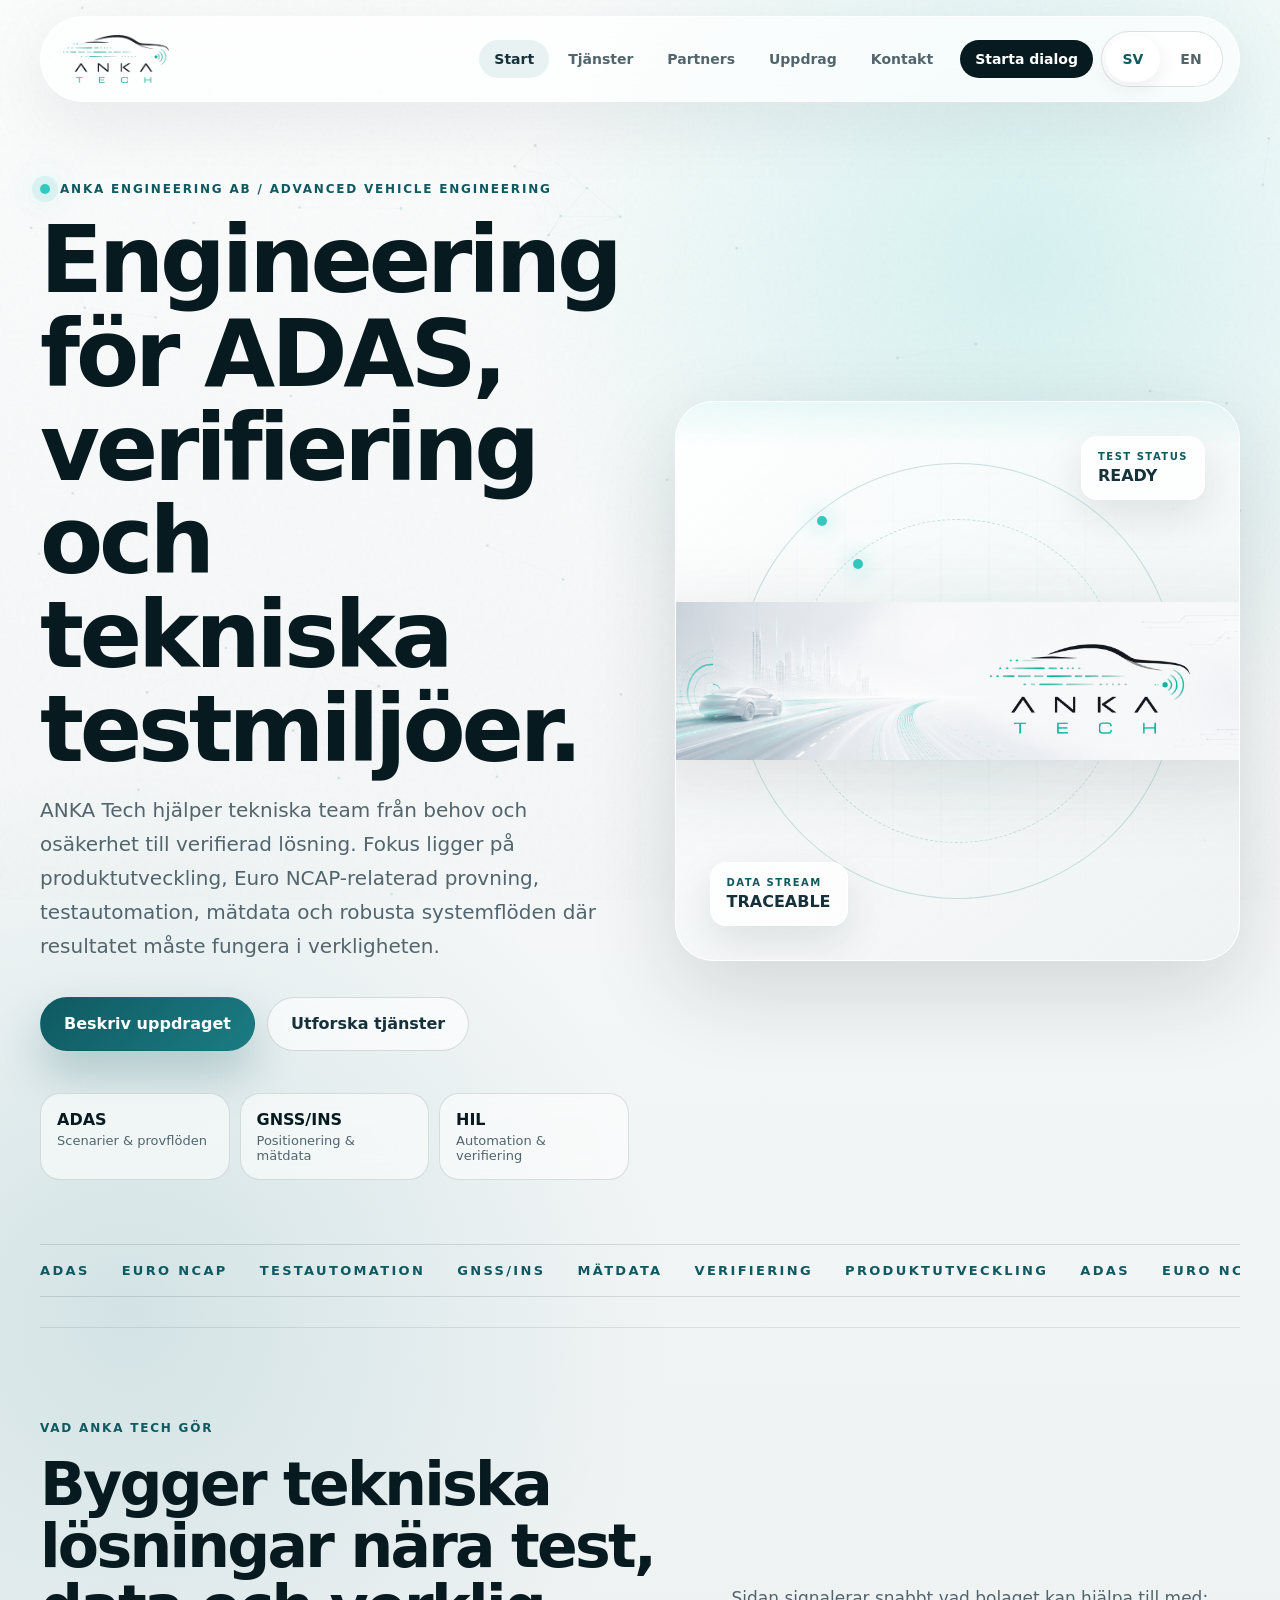
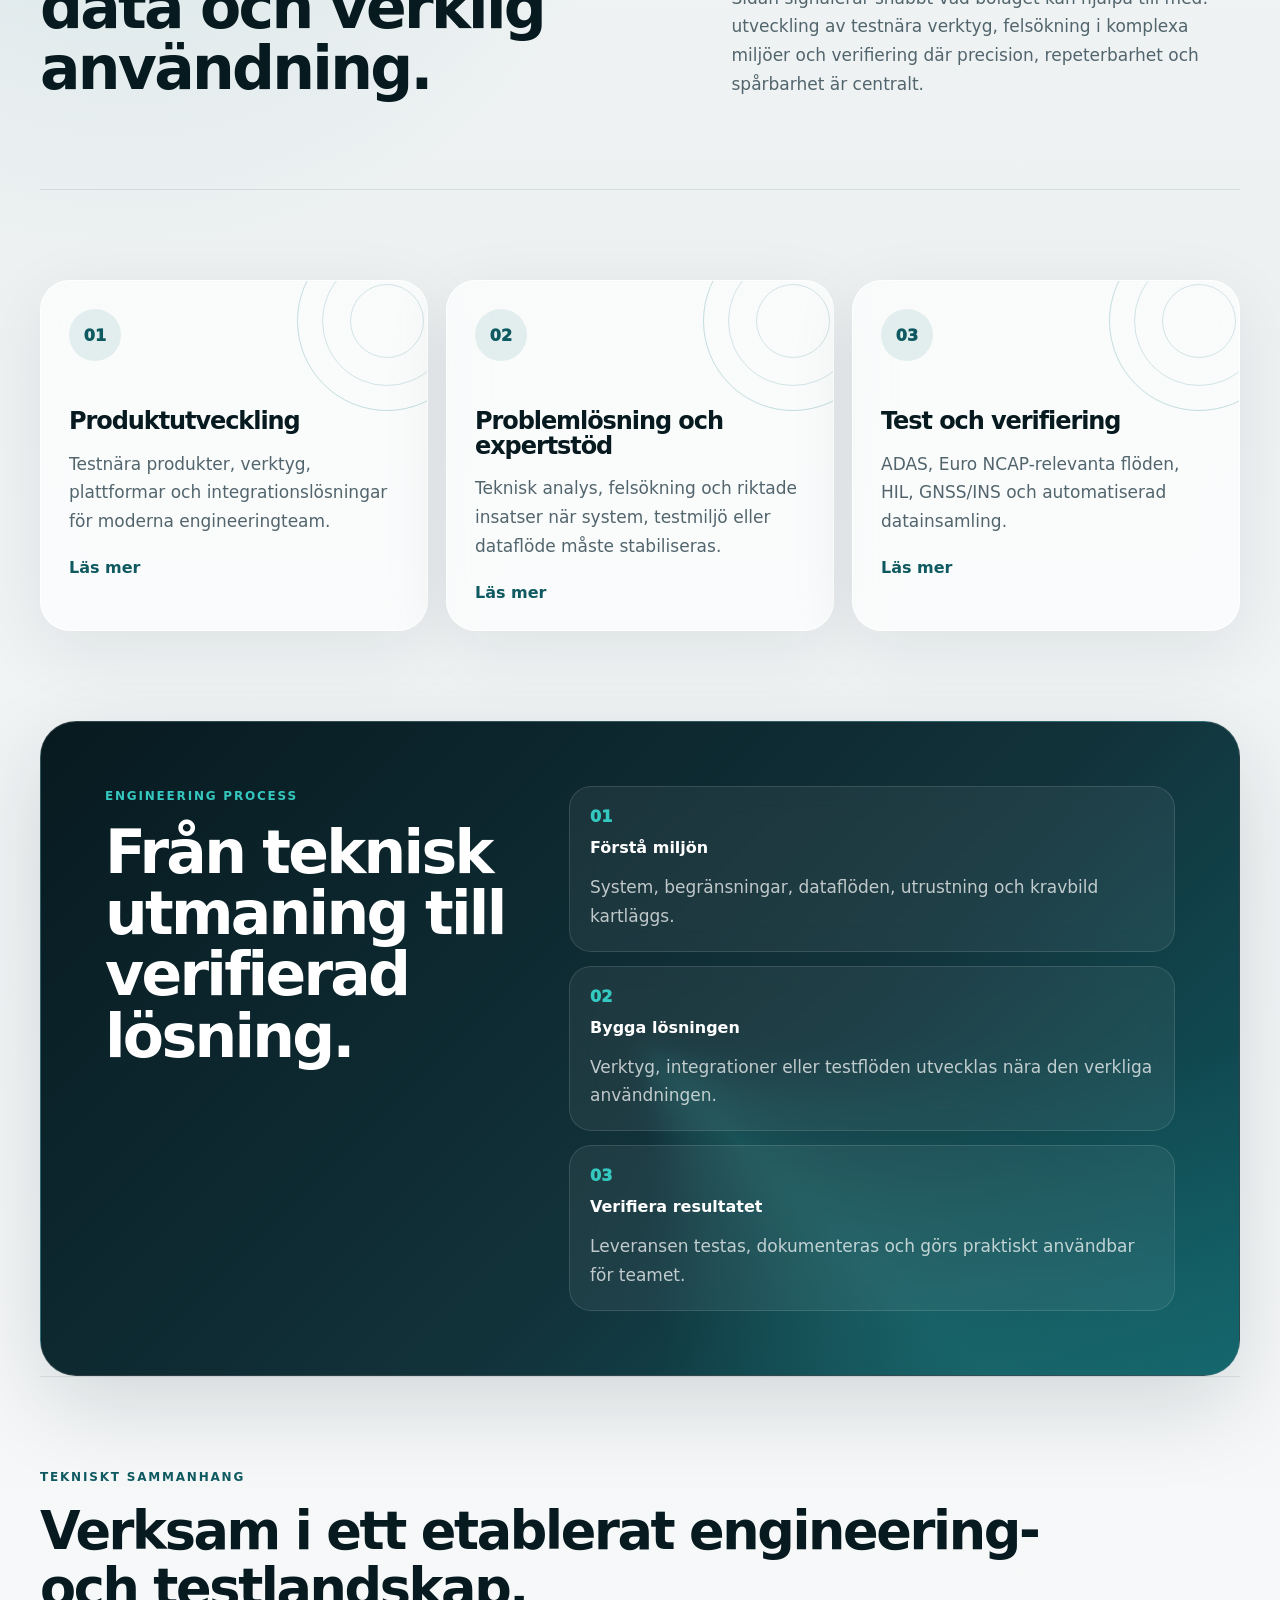
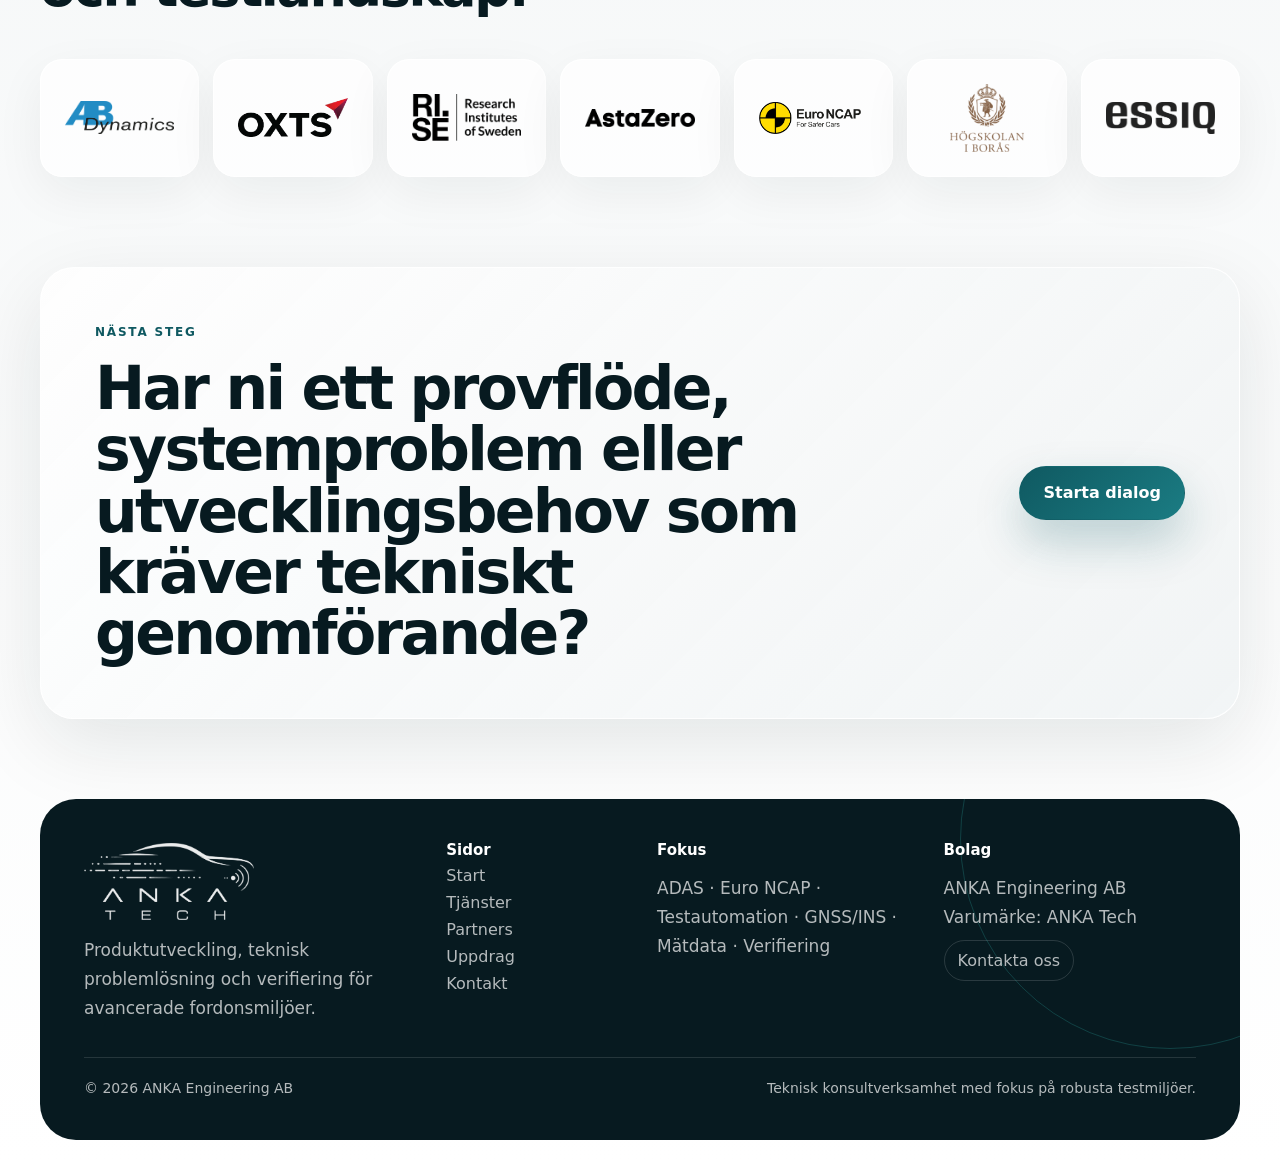
==== index.html @ 6c23ed36 "Add files via upload" ====
<!doctype html>
<html lang="sv">
<head>
  <meta charset="utf-8">
  <meta name="viewport" content="width=device-width, initial-scale=1">
  <title data-i18n-title="title.home">Start | ANKA Tech</title>
  <meta name="description" content="Modern teknisk webbplats för ANKA Tech inom ADAS, verifiering, testautomation och fordonsnära engineering.">
  <link rel="icon" href="anka-tech-mini-logo.png" type="image/png">
  <link rel="preload" href="anka-tech-wide.png" as="image">
  <link rel="stylesheet" href="styles.css">
</head>
<body>
<div class="noise" aria-hidden="true"></div>
<canvas id="tech-canvas" aria-hidden="true"></canvas>
<header class="site-header">
  <a class="brand" href="index.html" aria-label="ANKA Tech startsida">
    <img src="anka-tech-logo.png" alt="ANKA Tech">
  </a>
  <button class="menu-button" aria-label="Öppna meny" aria-expanded="false"><span></span><span></span><span></span></button>
  <nav class="site-nav" aria-label="Huvudmeny">
    <a class="nav-link active" href="index.html" data-i18n="nav.home">Start</a>
    <a class="nav-link " href="tjanster.html" data-i18n="nav.services">Tjänster</a>
    <a class="nav-link " href="partners.html" data-i18n="nav.partners">Partners</a>
    <a class="nav-link " href="uppdrag.html" data-i18n="nav.assignments">Uppdrag</a>
    <a class="nav-link " href="kontakt.html" data-i18n="nav.contact">Kontakt</a>
    <a class="nav-cta magnetic" href="kontakt.html" data-i18n="nav.cta">Starta dialog</a>
    <div class="lang-switch" aria-label="Language selector">
      <button class="lang-option" type="button" data-set-lang="sv" aria-label="Svenska">SV</button>
      <button class="lang-option" type="button" data-set-lang="en" aria-label="English">EN</button>
    </div>
  </nav>
</header>
<main>
<section class="hero">
  <div class="hero-copy reveal">
    <div class="kicker"><span></span><b data-i18n="home.kicker">ANKA Engineering AB / Advanced Vehicle Engineering</b></div>
    <h1 data-i18n="home.heroTitle">Engineering för ADAS, verifiering och tekniska testmiljöer.</h1>
    <p class="lead" data-i18n="home.heroLead">ANKA Tech hjälper tekniska team från behov och osäkerhet till verifierad lösning. Fokus ligger på produktutveckling, Euro NCAP-relaterad provning, testautomation, mätdata och robusta systemflöden där resultatet måste fungera i verkligheten.</p>
    <div class="hero-actions">
      <a class="button primary magnetic" href="kontakt.html" data-i18n="home.primaryCta">Beskriv uppdraget</a>
      <a class="button ghost" href="tjanster.html" data-i18n="home.secondaryCta">Utforska tjänster</a>
    </div>
    <div class="metric-strip">
      <div><strong>ADAS</strong><span data-i18n="home.metric1">Scenarier & provflöden</span></div>
      <div><strong>GNSS/INS</strong><span data-i18n="home.metric2">Positionering & mätdata</span></div>
      <div><strong>HIL</strong><span data-i18n="home.metric3">Automation & verifiering</span></div>
    </div>
  </div>
  <div class="hero-stage reveal delay-1">
    <div class="orbit orbit-a"></div>
    <div class="orbit orbit-b"></div>
    <div class="scanline"></div>
    <img src="anka-tech-wide.png" alt="ANKA Tech technical vehicle environment">
    <div class="hud-card hud-top"><span>TEST STATUS</span><strong>READY</strong></div>
    <div class="hud-card hud-bottom"><span>DATA STREAM</span><strong>TRACEABLE</strong></div>
  </div>
</section>

<section class="marquee" aria-label="Tekniska fokusområden">
  <div class="marquee-track">
    <span>ADAS</span><span>Euro NCAP</span><span>Testautomation</span><span>GNSS/INS</span><span>Mätdata</span><span>Verifiering</span><span>Produktutveckling</span>
    <span>ADAS</span><span>Euro NCAP</span><span>Testautomation</span><span>GNSS/INS</span><span>Mätdata</span><span>Verifiering</span><span>Produktutveckling</span>
  </div>
</section>

<section class="section intro-grid">
  <div class="section-copy reveal">
    <p class="eyebrow" data-i18n="home.whatEyebrow">Vad ANKA Tech gör</p>
    <h2 data-i18n="home.whatTitle">Bygger tekniska lösningar nära test, data och verklig användning.</h2>
  </div>
  <p class="reveal delay-1" data-i18n="home.whatText">Sidan signalerar snabbt vad bolaget kan hjälpa till med: utveckling av testnära verktyg, felsökning i komplexa miljöer och verifiering där precision, repeterbarhet och spårbarhet är centralt.</p>
</section>

<section class="section service-cards">
  <article class="tech-card reveal">
    <div class="card-signal"></div><span class="number">01</span>
    <h3 data-i18n="home.card1Title">Produktutveckling</h3>
    <p data-i18n="home.card1Text">Testnära produkter, verktyg, plattformar och integrationslösningar för moderna engineeringteam.</p>
    <a href="tjanster.html#produktutveckling" data-i18n="common.readMore">Läs mer</a>
  </article>
  <article class="tech-card reveal delay-1">
    <div class="card-signal"></div><span class="number">02</span>
    <h3 data-i18n="home.card2Title">Problemlösning och expertstöd</h3>
    <p data-i18n="home.card2Text">Teknisk analys, felsökning och riktade insatser när system, testmiljö eller dataflöde måste stabiliseras.</p>
    <a href="tjanster.html#expertstod" data-i18n="common.readMore">Läs mer</a>
  </article>
  <article class="tech-card reveal delay-2">
    <div class="card-signal"></div><span class="number">03</span>
    <h3 data-i18n="home.card3Title">Test och verifiering</h3>
    <p data-i18n="home.card3Text">ADAS, Euro NCAP-relevanta flöden, HIL, GNSS/INS och automatiserad datainsamling.</p>
    <a href="tjanster.html#verifiering" data-i18n="common.readMore">Läs mer</a>
  </article>
</section>

<section class="section dark-panel reveal">
  <div>
    <p class="eyebrow invert">Engineering process</p>
    <h2 data-i18n="home.processTitle">Från teknisk utmaning till verifierad lösning.</h2>
  </div>
  <div class="process">
    <div><span>01</span><strong data-i18n="home.process1Title">Förstå miljön</strong><p data-i18n="home.process1Text">System, begränsningar, dataflöden, utrustning och kravbild kartläggs.</p></div>
    <div><span>02</span><strong data-i18n="home.process2Title">Bygga lösningen</strong><p data-i18n="home.process2Text">Verktyg, integrationer eller testflöden utvecklas nära den verkliga användningen.</p></div>
    <div><span>03</span><strong data-i18n="home.process3Title">Verifiera resultatet</strong><p data-i18n="home.process3Text">Leveransen testas, dokumenteras och görs praktiskt användbar för teamet.</p></div>
  </div>
</section>

<section class="section proof">
  <div class="section-copy reveal">
    <p class="eyebrow" data-i18n="home.ecosystemEyebrow">Tekniskt sammanhang</p>
    <h2 data-i18n="home.ecosystemTitle">Verksam i ett etablerat engineering- och testlandskap.</h2>
  </div>
  <div class="logo-wall reveal delay-1">
    <img src="partner-ab-dynamics.png" alt="AB Dynamics"><img src="partner-oxts.webp" alt="OXTS"><img src="partner-rise.png" alt="RISE"><img src="partner-astazero.png" alt="AstaZero"><img src="partner-euroncap.png" alt="Euro NCAP"><img src="partner-hb.png" alt="Högskolan i Borås"><img src="partner-essiq.png" alt="ESSIQ">
  </div>
</section>

<section class="section cta-block reveal">
  <div>
    <p class="eyebrow" data-i18n="home.nextEyebrow">Nästa steg</p>
    <h2 data-i18n="home.nextTitle">Har ni ett provflöde, systemproblem eller utvecklingsbehov som kräver tekniskt genomförande?</h2>
  </div>
  <a class="button primary magnetic" href="kontakt.html" data-i18n="home.nextCta">Starta dialog</a>
</section>
</main>
<footer class="site-footer">
  <div class="footer-orbit" aria-hidden="true"></div>
  <div class="footer-grid">
    <div>
      <img class="footer-logo" src="anka-tech-logo.png" alt="ANKA Tech">
      <p data-i18n="footer.description">Produktutveckling, teknisk problemlösning och verifiering för avancerade fordonsmiljöer.</p>
    </div>
    <div>
      <h3 data-i18n="footer.pages">Sidor</h3>
      <a href="index.html" data-i18n="nav.home">Start</a>
      <a href="tjanster.html" data-i18n="nav.services">Tjänster</a>
      <a href="partners.html" data-i18n="nav.partners">Partners</a>
      <a href="uppdrag.html" data-i18n="nav.assignments">Uppdrag</a>
      <a href="kontakt.html" data-i18n="nav.contact">Kontakt</a>
    </div>
    <div>
      <h3 data-i18n="footer.focusTitle">Fokus</h3>
      <p>ADAS · Euro NCAP · Testautomation · GNSS/INS · Mätdata · Verifiering</p>
    </div>
    <div>
      <h3 data-i18n="footer.company">Bolag</h3>
      <p>ANKA Engineering AB<br><span data-i18n="footer.brand">Varumärke: ANKA Tech</span></p>
      <a class="footer-pill" href="kontakt.html" data-i18n="footer.contact">Kontakta oss</a>
    </div>
  </div>
  <div class="footer-bottom">
    <span>© <span id="year"></span> ANKA Engineering AB</span>
    <span data-i18n="footer.bottom">Teknisk konsultverksamhet med fokus på robusta testmiljöer.</span>
  </div>
</footer>
<script src="script.js"></script>
</body>
</html>
---- styles.css ----
:root{--ink:#17313B;--ink2:#071A20;--muted:#52656D;--accent:#1B7C83;--accent2:#35C8C0;--accent-dark:#0F5961;--bg:#EDF1F2;--warm:#F7F4EF;--line:rgba(23,49,59,.14);--glass:rgba(255,255,255,.72);--shadow:0 30px 90px rgba(7,26,32,.14);--max:1200px}*{box-sizing:border-box}html{scroll-behavior:smooth}body{margin:0;font-family:Inter,ui-sans-serif,system-ui,-apple-system,BlinkMacSystemFont,"Segoe UI",sans-serif;color:var(--ink);background:radial-gradient(circle at 80% 6%,rgba(53,200,192,.18),transparent 32rem),radial-gradient(circle at 10% 30%,rgba(27,124,131,.14),transparent 34rem),linear-gradient(180deg,#fbfcfc 0%,var(--bg) 42%,#fff 100%);overflow-x:hidden}.noise{pointer-events:none;position:fixed;inset:0;z-index:0;opacity:.055;background-image:url("data:image/svg+xml,%3Csvg viewBox='0 0 220 220' xmlns='http://www.w3.org/2000/svg'%3E%3Cfilter id='n'%3E%3CfeTurbulence type='fractalNoise' baseFrequency='.9' numOctaves='4' stitchTiles='stitch'/%3E%3C/filter%3E%3Crect width='220' height='220' filter='url(%23n)' opacity='.7'/%3E%3C/svg%3E")}#tech-canvas{position:fixed;inset:0;z-index:0;pointer-events:none;opacity:.45}a{color:inherit;text-decoration:none}img{display:block;max-width:100%}.site-header,main,.site-footer{position:relative;z-index:2}.site-header{position:sticky;top:16px;width:min(var(--max),calc(100% - 40px));margin:16px auto 0;min-height:78px;padding:14px 16px 14px 22px;border:1px solid rgba(255,255,255,.8);border-radius:999px;display:flex;align-items:center;justify-content:space-between;background:rgba(255,255,255,.68);backdrop-filter:blur(22px);box-shadow:0 20px 70px rgba(7,26,32,.08)}.brand img{width:168px}.site-nav{display:flex;align-items:center;gap:4px}.nav-link,.nav-cta,.lang-toggle{padding:11px 15px;border-radius:999px;font-size:14px;font-weight:720;color:var(--muted);transition:.25s ease;border:0;background:transparent;cursor:pointer}.nav-link:hover,.nav-link.active{background:rgba(27,124,131,.09);color:var(--ink)}.nav-cta{background:var(--ink2);color:#fff;margin-left:8px}.nav-cta:hover{background:var(--accent-dark);transform:translateY(-1px)}.lang-toggle{border:1px solid var(--line);background:rgba(255,255,255,.65);color:var(--ink);display:inline-flex;gap:4px;align-items:center}.lang-toggle span{font-weight:900;color:var(--accent-dark)}.lang-toggle small{font-size:12px;color:var(--muted)}.menu-button{display:none;background:transparent;border:0;padding:10px}.menu-button span{display:block;width:24px;height:2px;background:var(--ink);margin:5px 0;border-radius:2px}main{width:min(var(--max),calc(100% - 40px));margin:0 auto}.hero{min-height:820px;display:grid;grid-template-columns:1.02fr .98fr;gap:46px;align-items:center;padding:84px 0 54px}.kicker,.eyebrow{color:var(--accent-dark);font-size:12px;font-weight:860;letter-spacing:.15em;text-transform:uppercase}.kicker{display:flex;align-items:center;gap:10px;margin-bottom:18px}.kicker span{width:10px;height:10px;border-radius:50%;background:var(--accent2);box-shadow:0 0 0 8px rgba(53,200,192,.12),0 0 30px rgba(53,200,192,.8)}h1,h2,h3{margin:0;line-height:1.02;letter-spacing:-.045em;color:var(--ink2)}h1{font-size:clamp(46px,7.4vw,92px);max-width:980px}h2{font-size:clamp(32px,4.8vw,60px)}h3{font-size:24px}p{font-size:17px;line-height:1.7;color:var(--muted);margin:16px 0 0}.lead{font-size:20px;max-width:720px}.hero-actions{display:flex;gap:12px;flex-wrap:wrap;margin-top:34px}.button{display:inline-flex;align-items:center;justify-content:center;min-height:54px;padding:0 23px;border-radius:999px;border:1px solid transparent;font-weight:840;cursor:pointer;transition:.25s ease}.button.primary{background:linear-gradient(135deg,var(--accent-dark),var(--accent));color:#fff;box-shadow:0 22px 45px rgba(15,89,97,.25)}.button.primary:hover{transform:translateY(-2px);box-shadow:0 26px 54px rgba(15,89,97,.32)}.button.ghost{border-color:rgba(23,49,59,.16);background:rgba(255,255,255,.62);backdrop-filter:blur(12px)}.metric-strip{display:grid;grid-template-columns:repeat(3,1fr);gap:10px;margin-top:42px;max-width:760px}.metric-strip div{border:1px solid var(--line);border-radius:20px;padding:16px;background:rgba(255,255,255,.56);backdrop-filter:blur(14px)}.metric-strip strong{display:block;color:var(--ink2);font-size:16px}.metric-strip span{display:block;color:var(--muted);font-size:13px;margin-top:4px}.hero-stage{position:relative;min-height:560px;border-radius:38px;overflow:hidden;display:flex;align-items:center;justify-content:center;padding:38px;background:linear-gradient(145deg,rgba(255,255,255,.95),rgba(237,241,242,.7)),radial-gradient(circle at 50% 50%,rgba(53,200,192,.24),transparent 45%);border:1px solid rgba(255,255,255,.9);box-shadow:var(--shadow);transform-style:preserve-3d}.hero-stage:before{content:"";position:absolute;inset:0;opacity:.32;background:linear-gradient(90deg,transparent 0 24px,rgba(27,124,131,.16) 25px,transparent 26px),linear-gradient(0deg,transparent 0 24px,rgba(27,124,131,.11) 25px,transparent 26px);background-size:48px 48px;mask-image:radial-gradient(circle at 50% 50%,#000,transparent 72%)}.hero-stage img{position:relative;z-index:2;width:130%;max-width:none;filter:drop-shadow(0 20px 40px rgba(7,26,32,.12))}.orbit{position:absolute;inset:11%;border-radius:50%;border:1px solid rgba(27,124,131,.22);animation:spin 16s linear infinite}.orbit-b{inset:21%;animation-duration:10s;animation-direction:reverse;border-style:dashed}.orbit:after{content:"";position:absolute;top:12%;left:18%;width:10px;height:10px;border-radius:50%;background:var(--accent2);box-shadow:0 0 24px var(--accent2)}.scanline{position:absolute;left:0;right:0;top:-20%;height:28%;background:linear-gradient(180deg,transparent,rgba(53,200,192,.18),transparent);animation:scan 5.6s ease-in-out infinite;z-index:3}.hud-card{position:absolute;z-index:4;padding:14px 16px;border-radius:16px;background:rgba(255,255,255,.78);border:1px solid rgba(255,255,255,.9);backdrop-filter:blur(16px);box-shadow:0 15px 40px rgba(7,26,32,.1)}.hud-card span{display:block;font-size:10px;letter-spacing:.15em;font-weight:900;color:var(--accent-dark)}.hud-card strong{display:block;margin-top:4px}.hud-top{top:34px;right:34px}.hud-bottom{left:34px;bottom:34px}@keyframes spin{to{transform:rotate(360deg)}}@keyframes scan{0%,100%{transform:translateY(0);opacity:.05}50%{transform:translateY(560px);opacity:1}}.marquee{margin:10px 0 30px;padding:18px 0;border-top:1px solid var(--line);border-bottom:1px solid var(--line);overflow:hidden}.marquee-track{display:flex;gap:32px;white-space:nowrap;animation:marquee 24s linear infinite}.marquee span{font-size:13px;letter-spacing:.18em;font-weight:900;color:var(--accent-dark);text-transform:uppercase}@keyframes marquee{to{transform:translateX(-50%)}}.section{padding:90px 0;border-top:1px solid rgba(23,49,59,.10)}.intro-grid{display:grid;grid-template-columns:1.1fr .9fr;gap:70px;align-items:end}.eyebrow{margin:0 0 16px}.section-copy{max-width:800px}.service-cards{display:grid;grid-template-columns:repeat(3,1fr);gap:18px}.tech-card{position:relative;overflow:hidden;min-height:330px;padding:28px;border:1px solid rgba(255,255,255,.86);border-radius:30px;background:rgba(255,255,255,.68);backdrop-filter:blur(18px);box-shadow:0 18px 70px rgba(7,26,32,.08);transition:.35s ease}.tech-card:hover{transform:translateY(-8px);box-shadow:0 30px 90px rgba(7,26,32,.14)}.card-signal{position:absolute;right:-50px;top:-50px;width:180px;height:180px;border-radius:50%;border:1px solid rgba(27,124,131,.24)}.card-signal:before,.card-signal:after{content:"";position:absolute;inset:24px;border-radius:50%;border:1px solid rgba(27,124,131,.18)}.card-signal:after{inset:52px}.number,.service-index{display:inline-flex;align-items:center;justify-content:center;width:52px;height:52px;border-radius:50%;background:rgba(27,124,131,.1);color:var(--accent-dark);font-weight:950;margin-bottom:48px}.tech-card a{display:inline-flex;margin-top:22px;color:var(--accent-dark);font-weight:850}.dark-panel{position:relative;overflow:hidden;display:grid;grid-template-columns:.8fr 1.2fr;gap:60px;padding:64px;border-radius:36px;background:linear-gradient(135deg,var(--ink2),#12323a 58%,#0f5961);border:1px solid rgba(255,255,255,.14);box-shadow:var(--shadow)}.dark-panel:before{content:"";position:absolute;inset:-40%;background:conic-gradient(from 90deg,transparent,rgba(53,200,192,.2),transparent 24%);animation:spin 18s linear infinite}.dark-panel>*{position:relative;z-index:1}.dark-panel h2,.dark-panel h3,.dark-panel strong{color:#fff}.dark-panel p{color:rgba(255,255,255,.72)}.eyebrow.invert{color:var(--accent2)}.process{display:grid;gap:14px}.process div{padding:20px;border:1px solid rgba(255,255,255,.12);border-radius:22px;background:rgba(255,255,255,.06);backdrop-filter:blur(12px)}.process span{display:block;color:var(--accent2);font-weight:950;margin-bottom:12px}.logo-wall{display:grid;grid-template-columns:repeat(auto-fit,minmax(145px,1fr));gap:14px}.logo-wall img{width:100%;height:118px;object-fit:contain;padding:24px;border-radius:22px;border:1px solid rgba(255,255,255,.9);background:rgba(255,255,255,.7);box-shadow:0 16px 50px rgba(7,26,32,.06);transition:.25s ease}.logo-wall img:hover{transform:translateY(-4px);background:#fff}.logo-wall-large{grid-template-columns:repeat(auto-fit,minmax(240px,1fr))}.logo-wall-large img{height:178px;padding:36px}.cta-block{display:flex;align-items:center;justify-content:space-between;gap:26px;padding:54px;border-radius:34px;background:linear-gradient(135deg,rgba(255,255,255,.78),rgba(237,241,242,.7));border:1px solid rgba(255,255,255,.9);box-shadow:0 25px 80px rgba(7,26,32,.1)}.cta-block h2{max-width:840px}.page-hero{padding:96px 0 54px;max-width:970px}.page-hero h1{font-size:clamp(44px,6vw,82px)}.page-hero p{font-size:20px;max-width:820px}.service-stack{display:grid;gap:18px}.service-row{display:grid;grid-template-columns:92px 1fr;gap:34px;padding:38px;border-radius:30px;border:1px solid rgba(255,255,255,.86);background:rgba(255,255,255,.72);backdrop-filter:blur(18px);box-shadow:0 18px 70px rgba(7,26,32,.07)}.service-row ul{margin:22px 0 0;padding-left:20px;color:var(--muted)}.tag-cloud{display:flex;flex-wrap:wrap;gap:12px;align-content:start}.tag-cloud span{padding:12px 16px;border-radius:999px;border:1px solid rgba(255,255,255,.18);background:rgba(255,255,255,.08);color:#fff;font-weight:840}.contact-layout{display:grid;grid-template-columns:1.25fr .75fr;gap:24px;align-items:start}.contact-form,.aside-card{padding:30px;border-radius:30px;border:1px solid rgba(255,255,255,.88);background:rgba(255,255,255,.74);backdrop-filter:blur(18px);box-shadow:0 18px 70px rgba(7,26,32,.08)}.contact-form label{display:grid;gap:8px;font-weight:820;margin-bottom:18px}.form-grid{display:grid;grid-template-columns:1fr 1fr;gap:0 16px}input,select,textarea{width:100%;border:1px solid rgba(23,49,59,.16);border-radius:16px;padding:14px 15px;font:inherit;color:var(--ink);background:rgba(255,255,255,.82)}input:focus,select:focus,textarea:focus{outline:3px solid rgba(53,200,192,.18);border-color:var(--accent)}textarea{resize:vertical}.consent{display:flex!important;gap:12px;align-items:flex-start;font-weight:560!important;color:var(--muted)}.consent input{width:auto;margin-top:5px}.form-note{font-size:14px}.form-note code{background:var(--bg);padding:2px 6px;border-radius:8px}.contact-aside{display:grid;gap:18px}.aside-card ul{color:var(--muted);padding-left:20px}.mini-radar{width:92px;height:92px;border-radius:50%;margin-bottom:22px;background:repeating-radial-gradient(circle,rgba(27,124,131,.18) 0 2px,transparent 3px 14px);position:relative}.mini-radar:after{content:"";position:absolute;inset:43px 0 43px 46px;background:var(--accent2);transform-origin:left;animation:spin 3s linear infinite}.site-footer{width:min(var(--max),calc(100% - 40px));margin:80px auto 24px;padding:44px;border-radius:36px;overflow:hidden;background:var(--ink2);color:#fff;position:relative;z-index:2}.footer-orbit{position:absolute;right:-140px;top:-170px;width:420px;height:420px;border-radius:50%;border:1px solid rgba(53,200,192,.22);animation:spin 22s linear infinite}.footer-grid{position:relative;z-index:1;display:grid;grid-template-columns:1.3fr .7fr 1fr 1fr;gap:34px}.footer-logo{width:170px;filter:brightness(0) invert(1);opacity:.92}.site-footer h3{font-size:15px;color:#fff;letter-spacing:0}.site-footer p,.site-footer a,.footer-bottom{color:rgba(255,255,255,.7)}.site-footer a{display:block;margin-top:8px}.footer-pill{display:inline-block!important;padding:10px 13px;border:1px solid rgba(255,255,255,.14);border-radius:999px}.footer-bottom{position:relative;z-index:1;display:flex;justify-content:space-between;gap:16px;margin-top:34px;padding-top:22px;border-top:1px solid rgba(255,255,255,.12);font-size:14px}.reveal{opacity:0;transform:translateY(28px);transition:opacity .8s ease,transform .8s ease}.reveal.visible{opacity:1;transform:translateY(0)}.delay-1{transition-delay:.12s}.delay-2{transition-delay:.24s}@media (prefers-reduced-motion:reduce){*,*:before,*:after{animation:none!important;transition:none!important}.reveal{opacity:1;transform:none}}@media (max-width:980px){.site-header{border-radius:28px;align-items:flex-start}.menu-button{display:block}.site-nav{position:absolute;left:16px;right:16px;top:76px;display:none;flex-direction:column;align-items:stretch;padding:12px;background:#fff;border:1px solid var(--line);border-radius:22px;box-shadow:var(--shadow)}.site-nav.open{display:flex}.nav-cta{margin-left:0;text-align:center}.hero,.intro-grid,.dark-panel,.contact-layout{grid-template-columns:1fr}.hero{min-height:auto;padding-top:64px}.service-cards,.footer-grid{grid-template-columns:1fr 1fr}.cta-block{display:block}.cta-block .button{margin-top:24px}}@media (max-width:640px){main,.site-header,.site-footer{width:calc(100% - 24px)}.brand img{width:138px}h1{font-size:42px}.page-hero h1{font-size:42px}h2{font-size:32px}.lead,.page-hero p{font-size:17px}.hero-stage{min-height:360px;border-radius:28px;padding:20px}.metric-strip,.service-cards,.footer-grid,.form-grid{grid-template-columns:1fr}.section{padding:60px 0}.dark-panel,.cta-block,.contact-form,.aside-card{padding:26px;border-radius:28px}.service-row{grid-template-columns:1fr;padding:26px}.footer-bottom{display:block}.hud-top{top:18px;right:18px}.hud-bottom{left:18px;bottom:18px}.site-nav{top:72px}}


.brand img{max-height:46px;object-fit:contain}
.site-header{overflow:visible}
@media (max-width:640px){.brand img{max-height:42px}}

/* Header behavior fix: above all content, clickable, hides on scroll down and returns on scroll up */
.site-header{
  position:fixed !important;
  top:16px !important;
  left:50% !important;
  transform:translateX(-50%) !important;
  z-index:9999 !important;
  width:min(var(--max), calc(100% - 40px)) !important;
  margin:0 !important;
  transition:transform .34s ease, opacity .25s ease, box-shadow .25s ease, background .25s ease !important;
  pointer-events:auto !important;
}
.site-header.header-hidden{
  transform:translate(-50%, -125%) !important;
  opacity:0 !important;
}
.site-header.header-visible{
  transform:translate(-50%, 0) !important;
  opacity:1 !important;
}
.site-header.header-scrolled{
  background:rgba(255,255,255,.86) !important;
  box-shadow:0 18px 60px rgba(7,26,32,.14) !important;
}
.site-nav,
.site-nav a,
.nav-link,
.nav-cta,
.lang-toggle,
.menu-button{
  pointer-events:auto !important;
}
.brand img{
  max-height:48px !important;
  width:auto !important;
  object-fit:contain !important;
}
main{
  padding-top:98px;
}
#tech-canvas,
.noise{
  pointer-events:none !important;
}
@media (max-width:980px){
  .site-header{width:calc(100% - 24px) !important}
  .site-nav{
    z-index:10000 !important;
  }
}
@media (max-width:640px){
  main{padding-top:90px}
  .brand img{max-height:42px !important}
}


/* UI fixes: better language switch + clear spacing above logo wall */
.lang-switch{
  display:inline-flex;
  align-items:center;
  gap:4px;
  padding:4px;
  border:1px solid var(--line);
  border-radius:999px;
  background:rgba(255,255,255,.72);
  backdrop-filter:blur(12px);
  margin-left:4px;
}
.lang-option{
  min-width:54px;
  height:46px;
  padding:0 14px;
  border:0;
  border-radius:999px;
  background:transparent;
  color:var(--muted);
  font:inherit;
  font-size:14px;
  font-weight:800;
  cursor:pointer;
  transition:.22s ease;
}
.lang-option:hover{
  color:var(--ink2);
  background:rgba(27,124,131,.08);
}
.lang-option.active{
  background:var(--white, #fff);
  color:var(--accent-dark);
  box-shadow:0 6px 20px rgba(7,26,32,.08);
}
.proof .section-copy{
  max-width:1080px;
  margin-bottom:42px;
}
.proof h2{
  line-height:1.08;
  max-width:1200px;
  font-size:clamp(30px,4.1vw,58px);
}
.proof .logo-wall{
  position:relative;
  z-index:1;
  margin-top:8px;
}
@media (max-width:980px){
  .lang-switch{margin-top:8px; justify-content:center}
  .proof .section-copy{margin-bottom:28px}
}
@media (max-width:640px){
  .lang-option{min-width:48px;height:42px;padding:0 12px;font-size:13px}
  .proof h2{font-size:32px;line-height:1.12}
  .proof .section-copy{margin-bottom:22px}
}
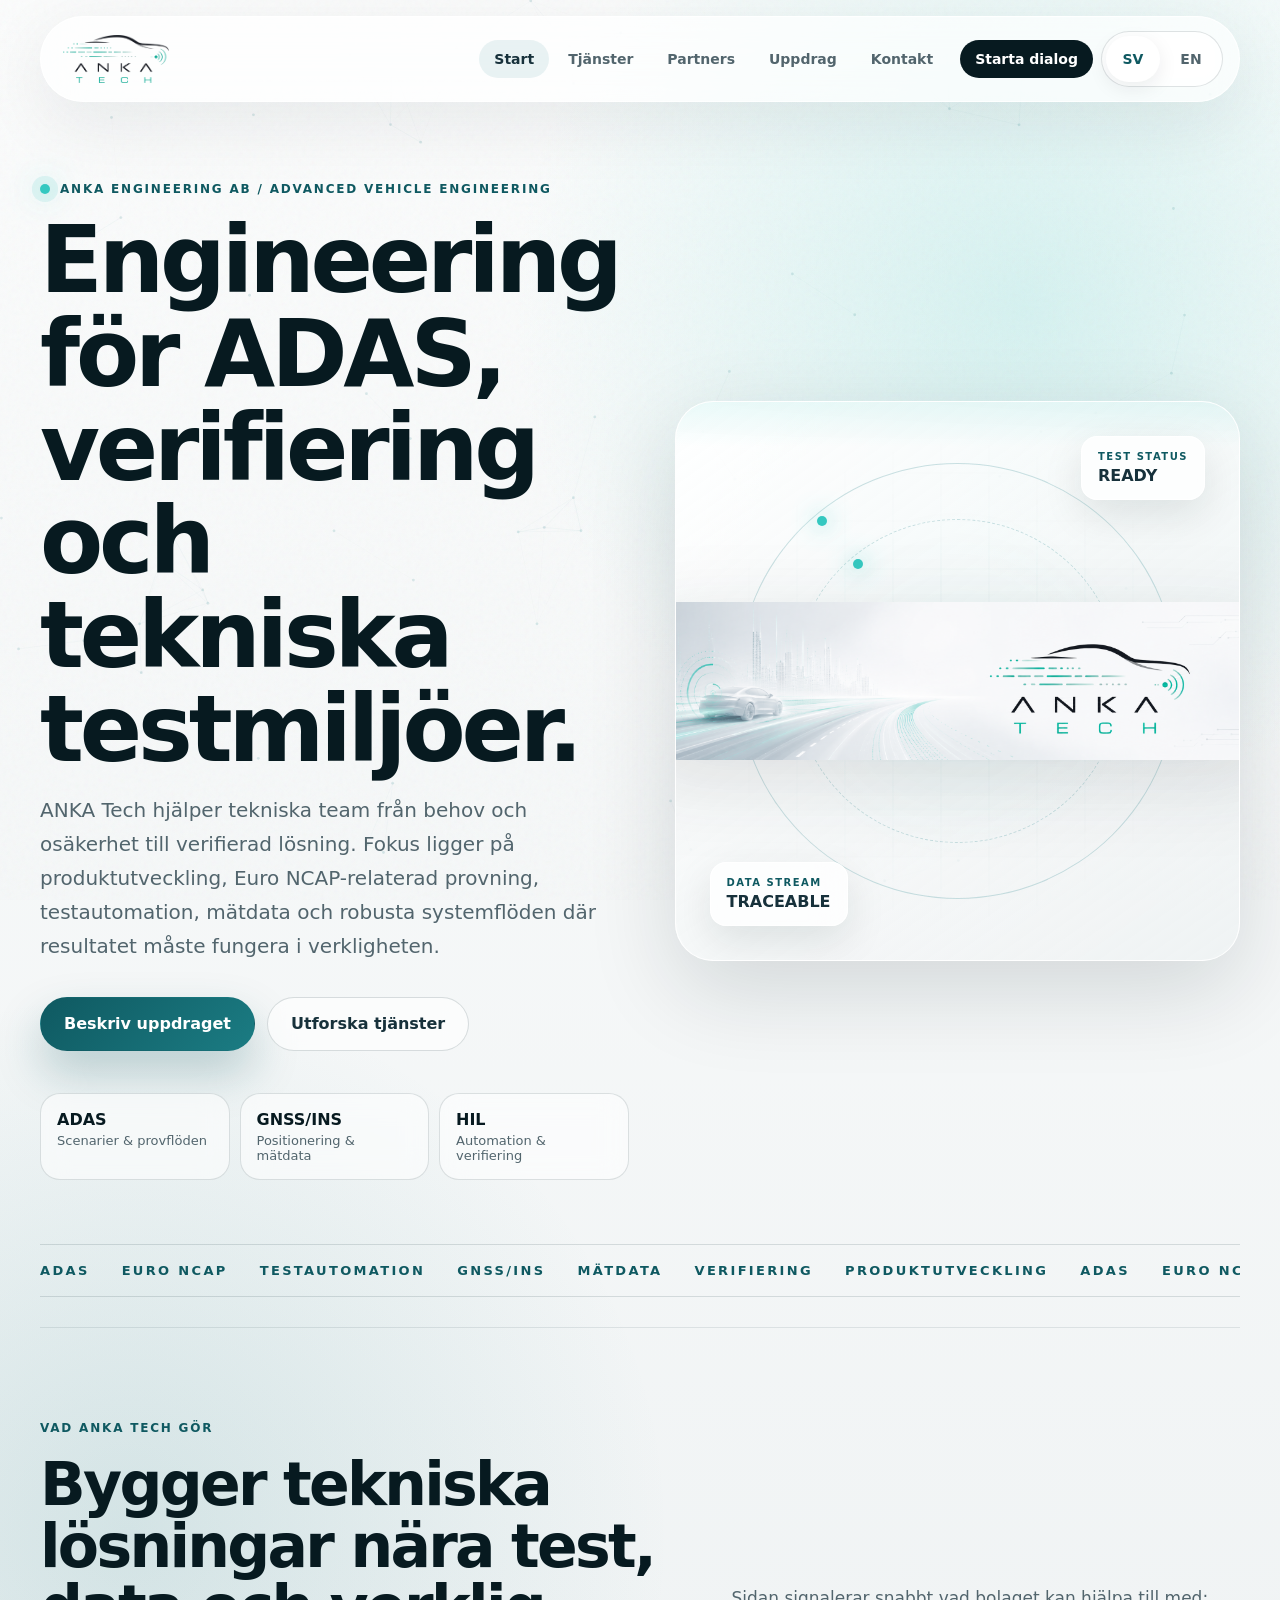
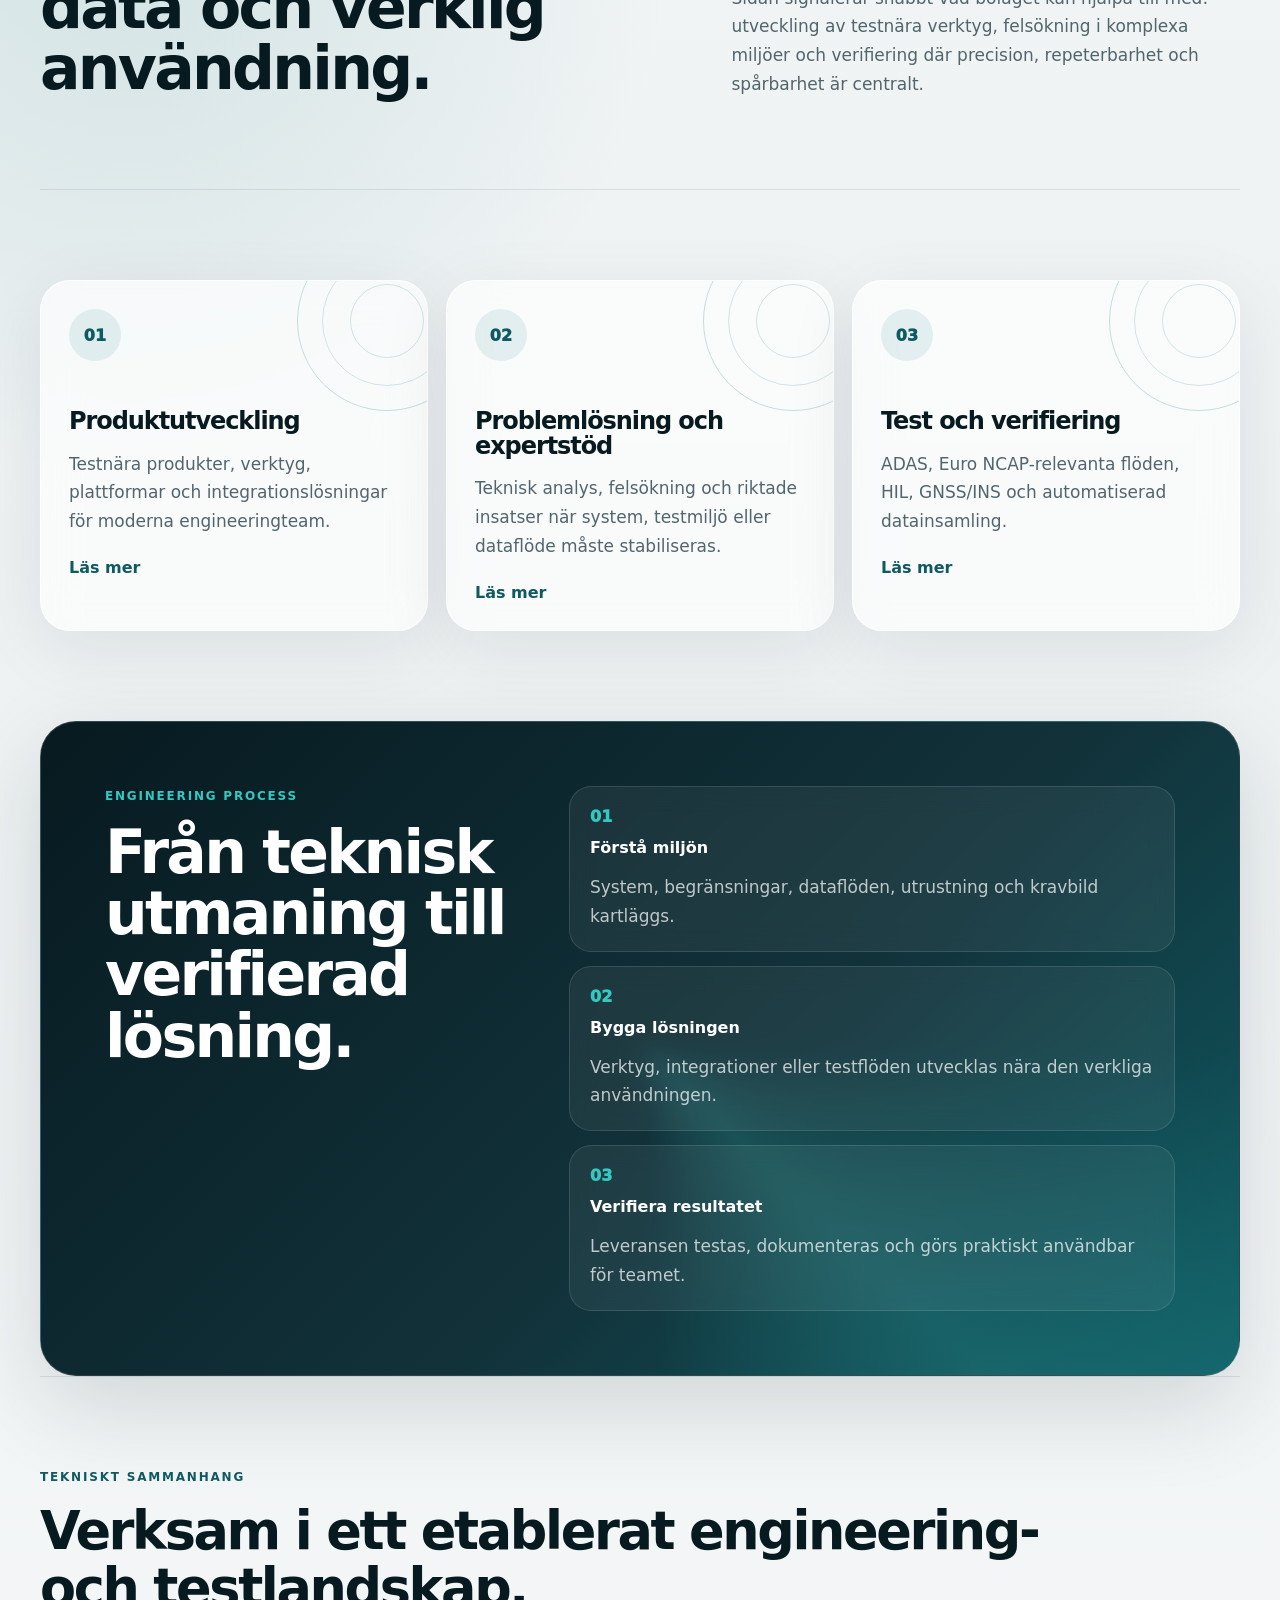
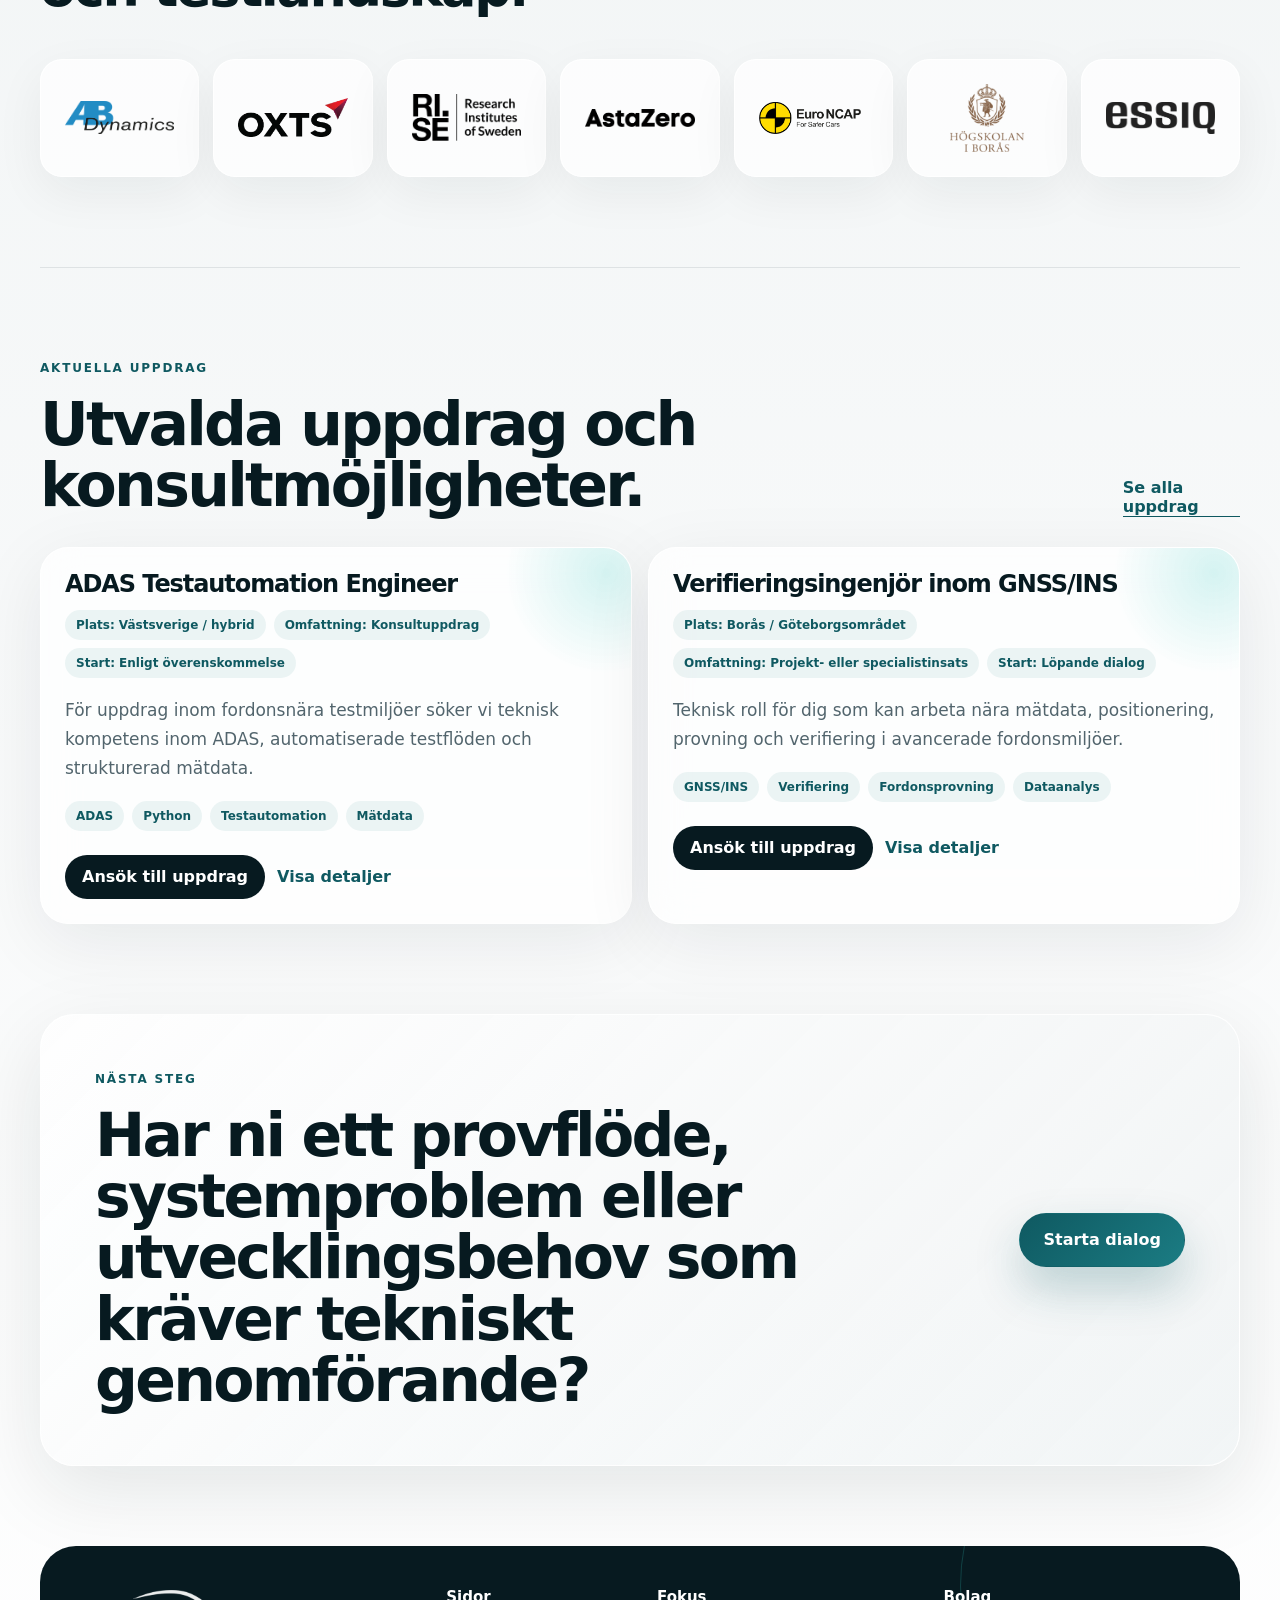
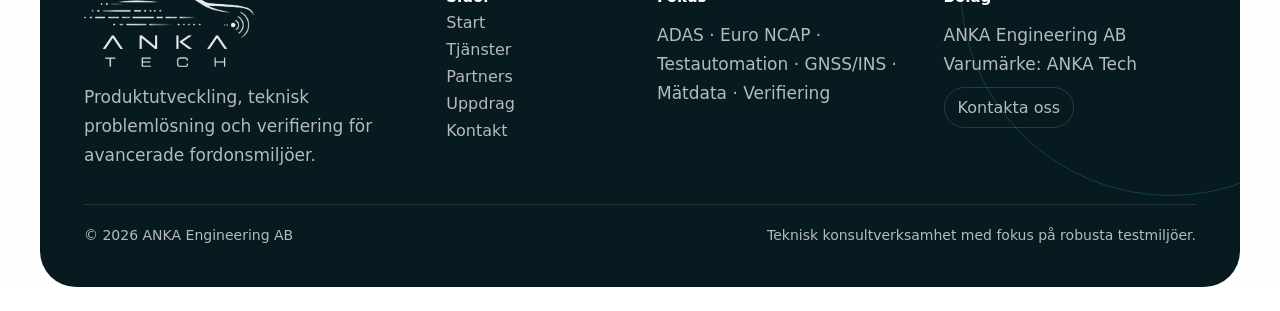
==== commit 812c2eee: "Add files via upload" ====
--- a/index.html
+++ b/index.html
@@ -114,6 +114,18 @@
   </div>
 </section>
 
+
+<section class="section assignment-preview reveal">
+  <div class="section-copy assignment-preview-head">
+    <div>
+      <p class="eyebrow" data-i18n="assignmentsHome.eyebrow">Aktuella uppdrag</p>
+      <h2 data-i18n="assignmentsHome.title">Utvalda uppdrag och konsultmöjligheter.</h2>
+    </div>
+    <a class="text-link" href="uppdrag.html" data-i18n="assignmentsHome.link">Se alla uppdrag</a>
+  </div>
+  <div class="assignment-mini-grid" data-featured-assignments></div>
+</section>
+
 <section class="section cta-block reveal">
   <div>
     <p class="eyebrow" data-i18n="home.nextEyebrow">Nästa steg</p>
@@ -152,6 +164,7 @@
     <span data-i18n="footer.bottom">Teknisk konsultverksamhet med fokus på robusta testmiljöer.</span>
   </div>
 </footer>
+<script src="assignments-data.js"></script>
 <script src="script.js"></script>
 </body>
 </html>
--- a/styles.css
+++ b/styles.css
@@ -119,3 +119,216 @@
   .proof h2{font-size:32px;line-height:1.12}
   .proof .section-copy{margin-bottom:22px}
 }
+
+
+
+/* Assignment board */
+.text-link{
+  display:inline-flex;
+  align-items:center;
+  gap:8px;
+  color:var(--accent-dark);
+  font-weight:850;
+  border-bottom:1px solid currentColor;
+}
+.assignment-preview-head,
+.assignment-board-head{
+  display:flex;
+  align-items:flex-end;
+  justify-content:space-between;
+  gap:28px;
+  max-width:none;
+  margin-bottom:30px;
+}
+.assignment-mini-grid{
+  display:grid;
+  grid-template-columns:repeat(2, minmax(0, 1fr));
+  gap:16px;
+}
+.assignment-mini-card,
+.assignment-card{
+  position:relative;
+  overflow:hidden;
+  border:1px solid rgba(255,255,255,.88);
+  background:rgba(255,255,255,.72);
+  backdrop-filter:blur(18px);
+  border-radius:28px;
+  box-shadow:0 18px 70px rgba(7,26,32,.08);
+}
+.assignment-mini-card{
+  padding:24px;
+  min-height:210px;
+}
+.assignment-card{
+  padding:30px;
+}
+.assignment-mini-card:before,
+.assignment-card:before{
+  content:"";
+  position:absolute;
+  right:-80px;
+  top:-80px;
+  width:210px;
+  height:210px;
+  border-radius:50%;
+  background:radial-gradient(circle, rgba(53,200,192,.20), transparent 68%);
+}
+.assignment-meta{
+  display:flex;
+  flex-wrap:wrap;
+  gap:8px;
+  margin:14px 0 18px;
+}
+.assignment-meta span,
+.assignment-tags span{
+  display:inline-flex;
+  align-items:center;
+  min-height:30px;
+  padding:0 11px;
+  border-radius:999px;
+  background:rgba(27,124,131,.08);
+  color:var(--accent-dark);
+  font-size:12px;
+  font-weight:850;
+}
+.assignment-tags{
+  display:flex;
+  flex-wrap:wrap;
+  gap:8px;
+  margin-top:18px;
+}
+.assignment-actions{
+  display:flex;
+  flex-wrap:wrap;
+  align-items:center;
+  gap:12px;
+  margin-top:24px;
+}
+.assignment-list{
+  display:grid;
+  gap:18px;
+}
+.assignment-card h3,
+.assignment-mini-card h3{
+  position:relative;
+  z-index:1;
+}
+.assignment-card p,
+.assignment-mini-card p,
+.assignment-meta,
+.assignment-tags,
+.assignment-actions{
+  position:relative;
+  z-index:1;
+}
+.assignment-apply-link{
+  display:inline-flex;
+  align-items:center;
+  justify-content:center;
+  min-height:44px;
+  padding:0 17px;
+  border-radius:999px;
+  background:var(--ink2);
+  color:#fff;
+  font-weight:850;
+}
+.assignment-secondary-link{
+  color:var(--accent-dark);
+  font-weight:850;
+}
+.application-panel{
+  display:grid;
+  grid-template-columns:.72fr 1.28fr;
+  gap:28px;
+  align-items:start;
+}
+.application-copy{
+  position:sticky;
+  top:120px;
+  padding:30px;
+  border-radius:30px;
+  border:1px solid rgba(255,255,255,.88);
+  background:rgba(255,255,255,.68);
+  backdrop-filter:blur(18px);
+  box-shadow:0 18px 70px rgba(7,26,32,.07);
+}
+.spontaneous-card{
+  display:grid;
+  grid-template-columns:.82fr 1.18fr;
+  gap:34px;
+  align-items:start;
+  padding:36px;
+  border-radius:34px;
+  color:#fff;
+  background:
+    radial-gradient(circle at 90% 12%, rgba(53,200,192,.32), transparent 28rem),
+    linear-gradient(135deg,var(--ink2),#12323a 58%,#0f5961);
+  box-shadow:var(--shadow);
+  overflow:hidden;
+  position:relative;
+}
+.spontaneous-card h2,
+.spontaneous-card h3{
+  color:#fff;
+}
+.spontaneous-card p{
+  color:rgba(255,255,255,.74);
+}
+.spontaneous-card .eyebrow{
+  color:var(--accent2);
+}
+.spontaneous-form{
+  position:relative;
+  z-index:1;
+  padding:28px;
+  border-radius:28px;
+  background:rgba(255,255,255,.08);
+  border:1px solid rgba(255,255,255,.14);
+  backdrop-filter:blur(16px);
+}
+.spontaneous-form label{
+  display:grid;
+  gap:8px;
+  color:#fff;
+  font-weight:820;
+  margin-bottom:18px;
+}
+.spontaneous-form input,
+.spontaneous-form textarea{
+  background:rgba(255,255,255,.92);
+}
+.spontaneous-form .consent{
+  color:rgba(255,255,255,.76)!important;
+}
+.assignment-empty{
+  padding:28px;
+  border-radius:26px;
+  background:rgba(255,255,255,.7);
+  border:1px solid rgba(255,255,255,.88);
+}
+@media (max-width:980px){
+  .assignment-preview-head,
+  .assignment-board-head,
+  .application-panel,
+  .spontaneous-card{
+    display:grid;
+    grid-template-columns:1fr;
+  }
+  .application-copy{
+    position:relative;
+    top:auto;
+  }
+}
+@media (max-width:640px){
+  .assignment-mini-grid{
+    grid-template-columns:1fr;
+  }
+  .assignment-card,
+  .assignment-mini-card,
+  .spontaneous-card{
+    padding:24px;
+  }
+  .spontaneous-form{
+    padding:22px;
+  }
+}
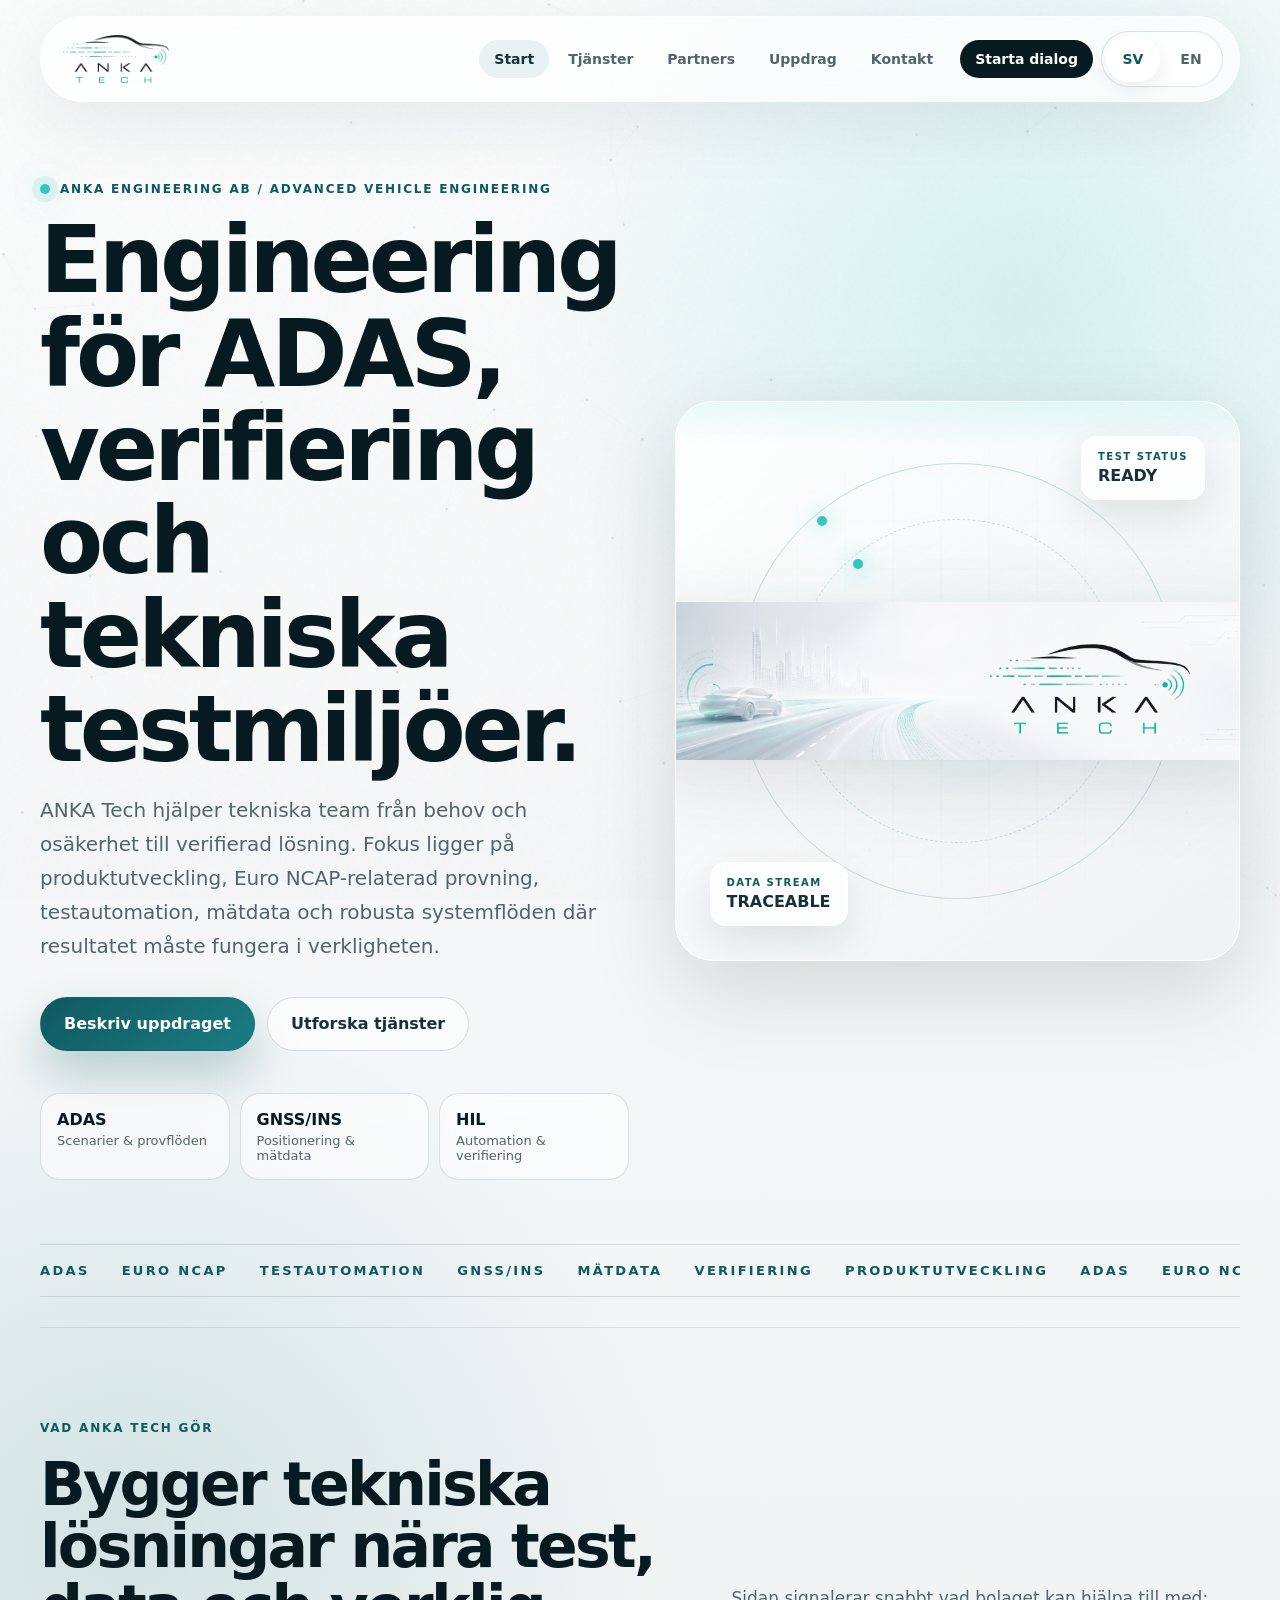
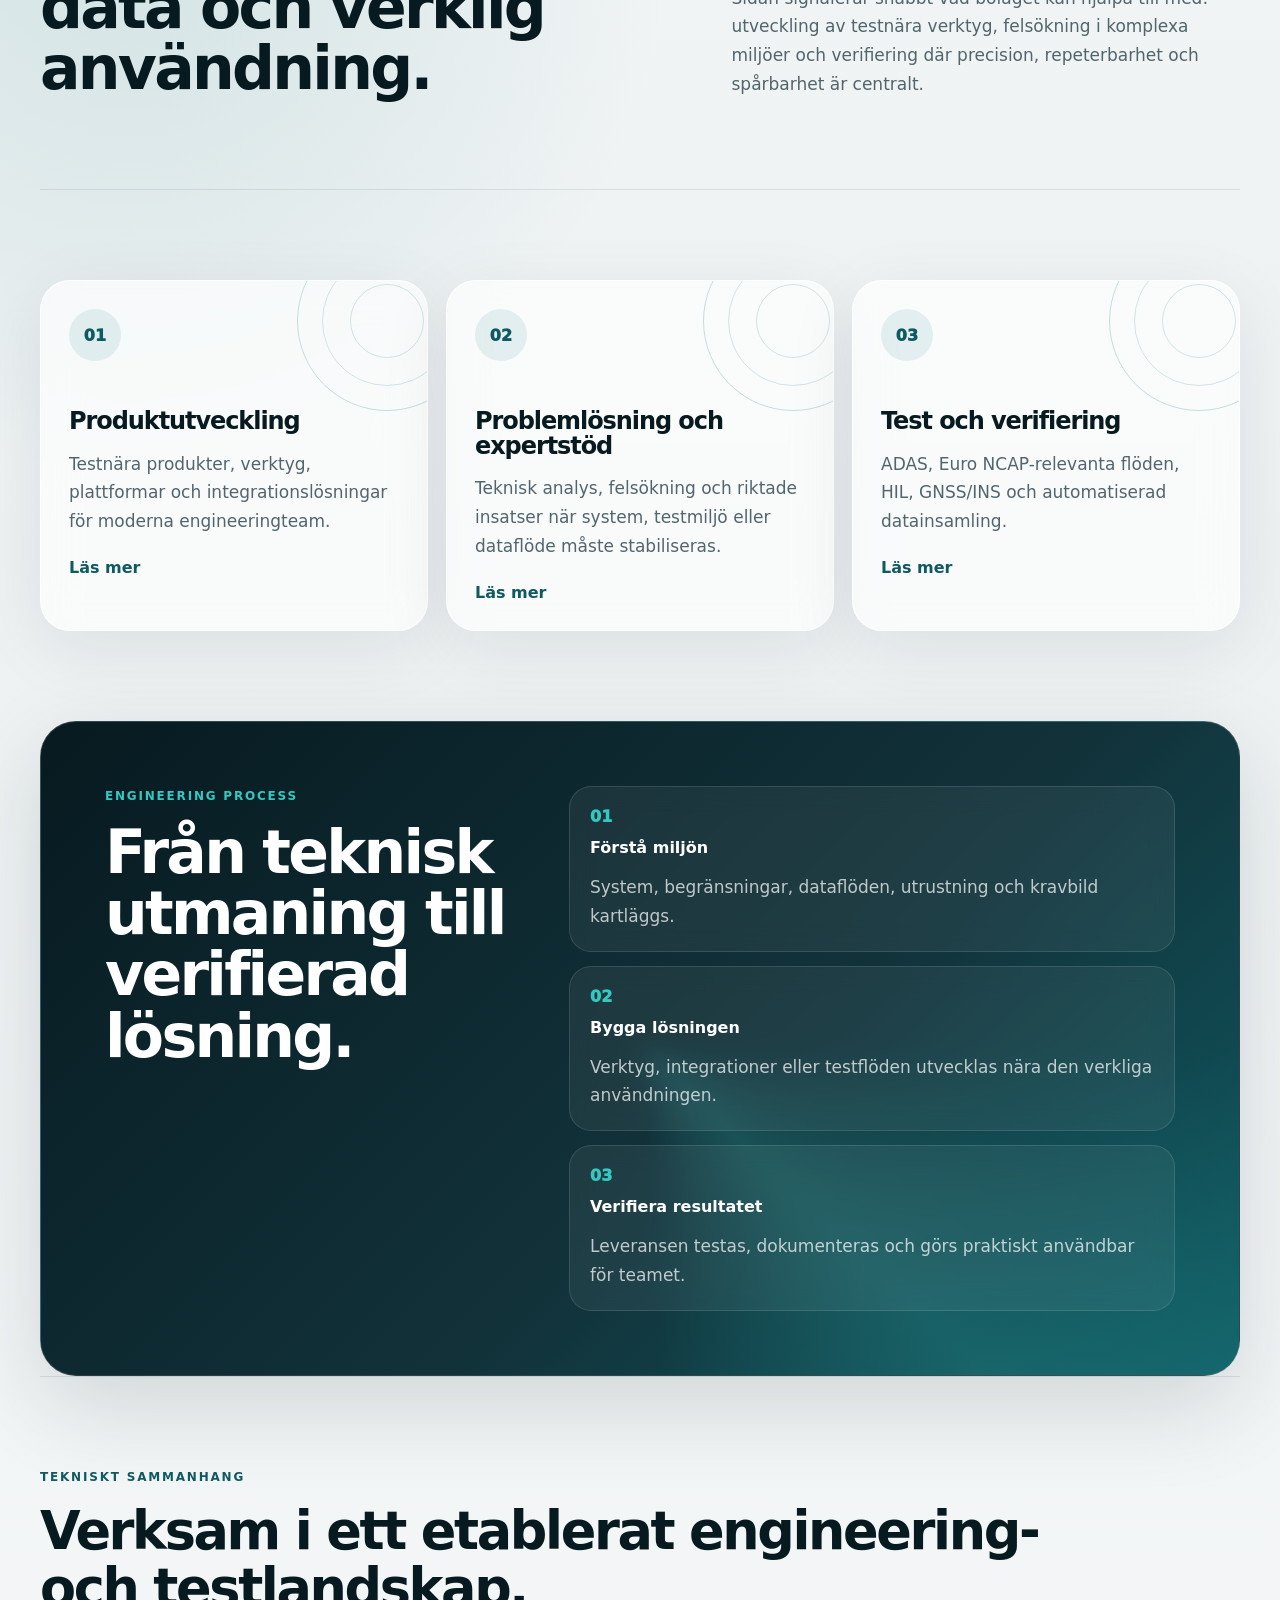
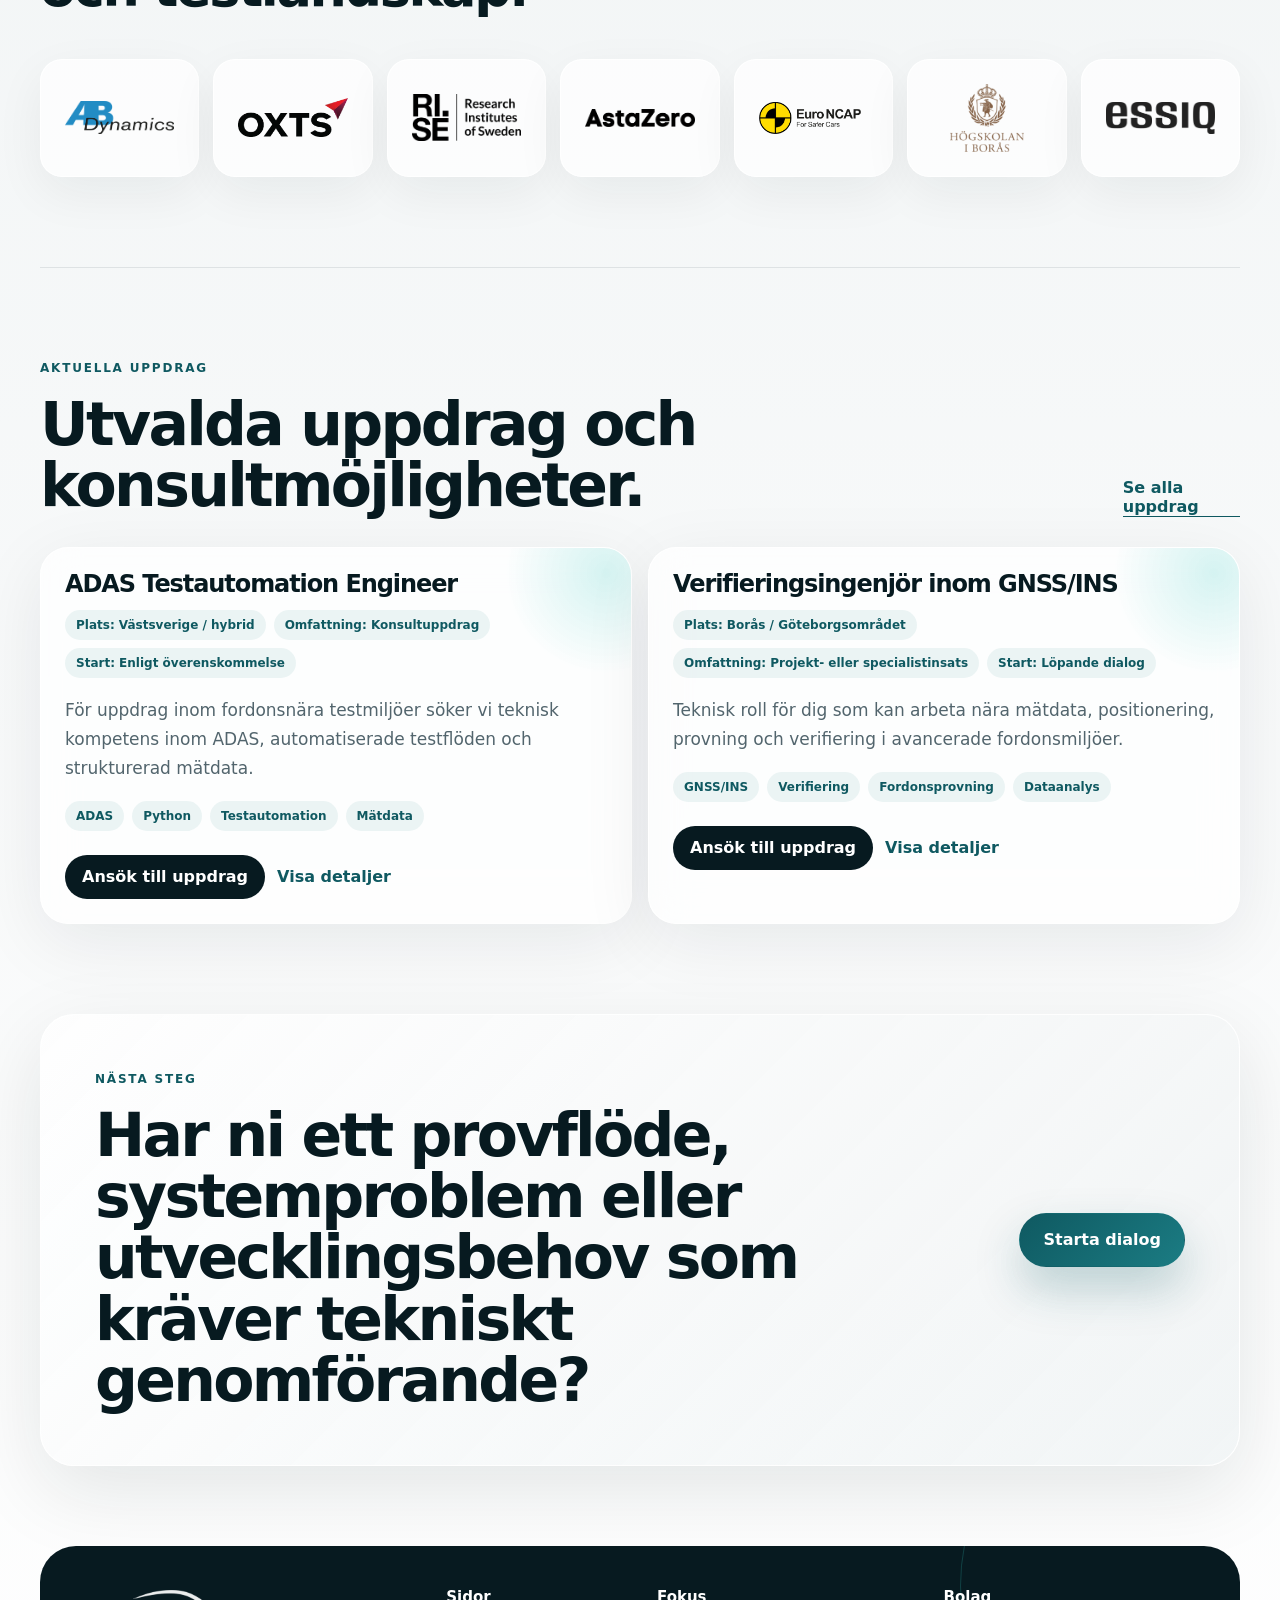
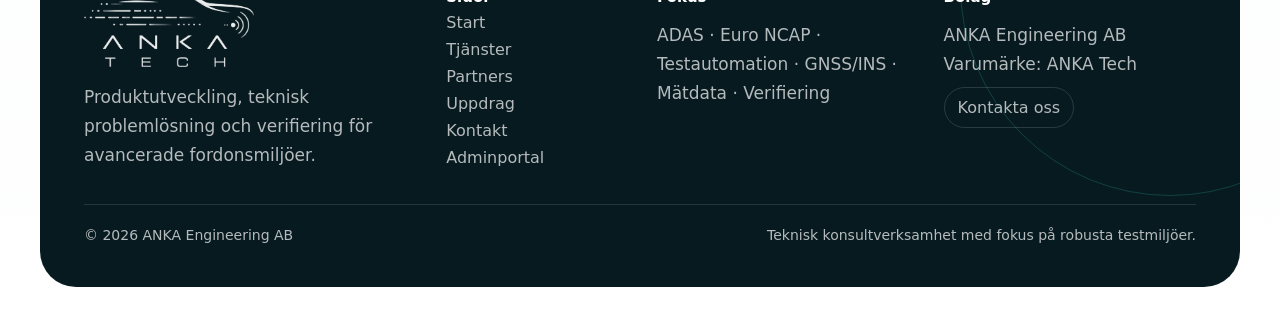
==== commit fbdb7af9: "Add files via upload" ====
--- a/index.html
+++ b/index.html
@@ -148,6 +148,7 @@
       <a href="partners.html" data-i18n="nav.partners">Partners</a>
       <a href="uppdrag.html" data-i18n="nav.assignments">Uppdrag</a>
       <a href="kontakt.html" data-i18n="nav.contact">Kontakt</a>
+      <a href="admin.html">Adminportal</a>
     </div>
     <div>
       <h3 data-i18n="footer.focusTitle">Fokus</h3>
--- a/styles.css
+++ b/styles.css
@@ -332,3 +332,26 @@
     padding:22px;
   }
 }
+
+
+
+/* Admin portal */
+.admin-grid{
+  display:grid;
+  grid-template-columns:repeat(2, minmax(0, 1fr));
+  gap:20px;
+}
+.admin-card{
+  padding:34px;
+  border-radius:30px;
+  border:1px solid rgba(255,255,255,.88);
+  background:rgba(255,255,255,.72);
+  backdrop-filter:blur(18px);
+  box-shadow:0 18px 70px rgba(7,26,32,.08);
+}
+.admin-card .button{
+  margin-top:24px;
+}
+@media (max-width:760px){
+  .admin-grid{grid-template-columns:1fr}
+}
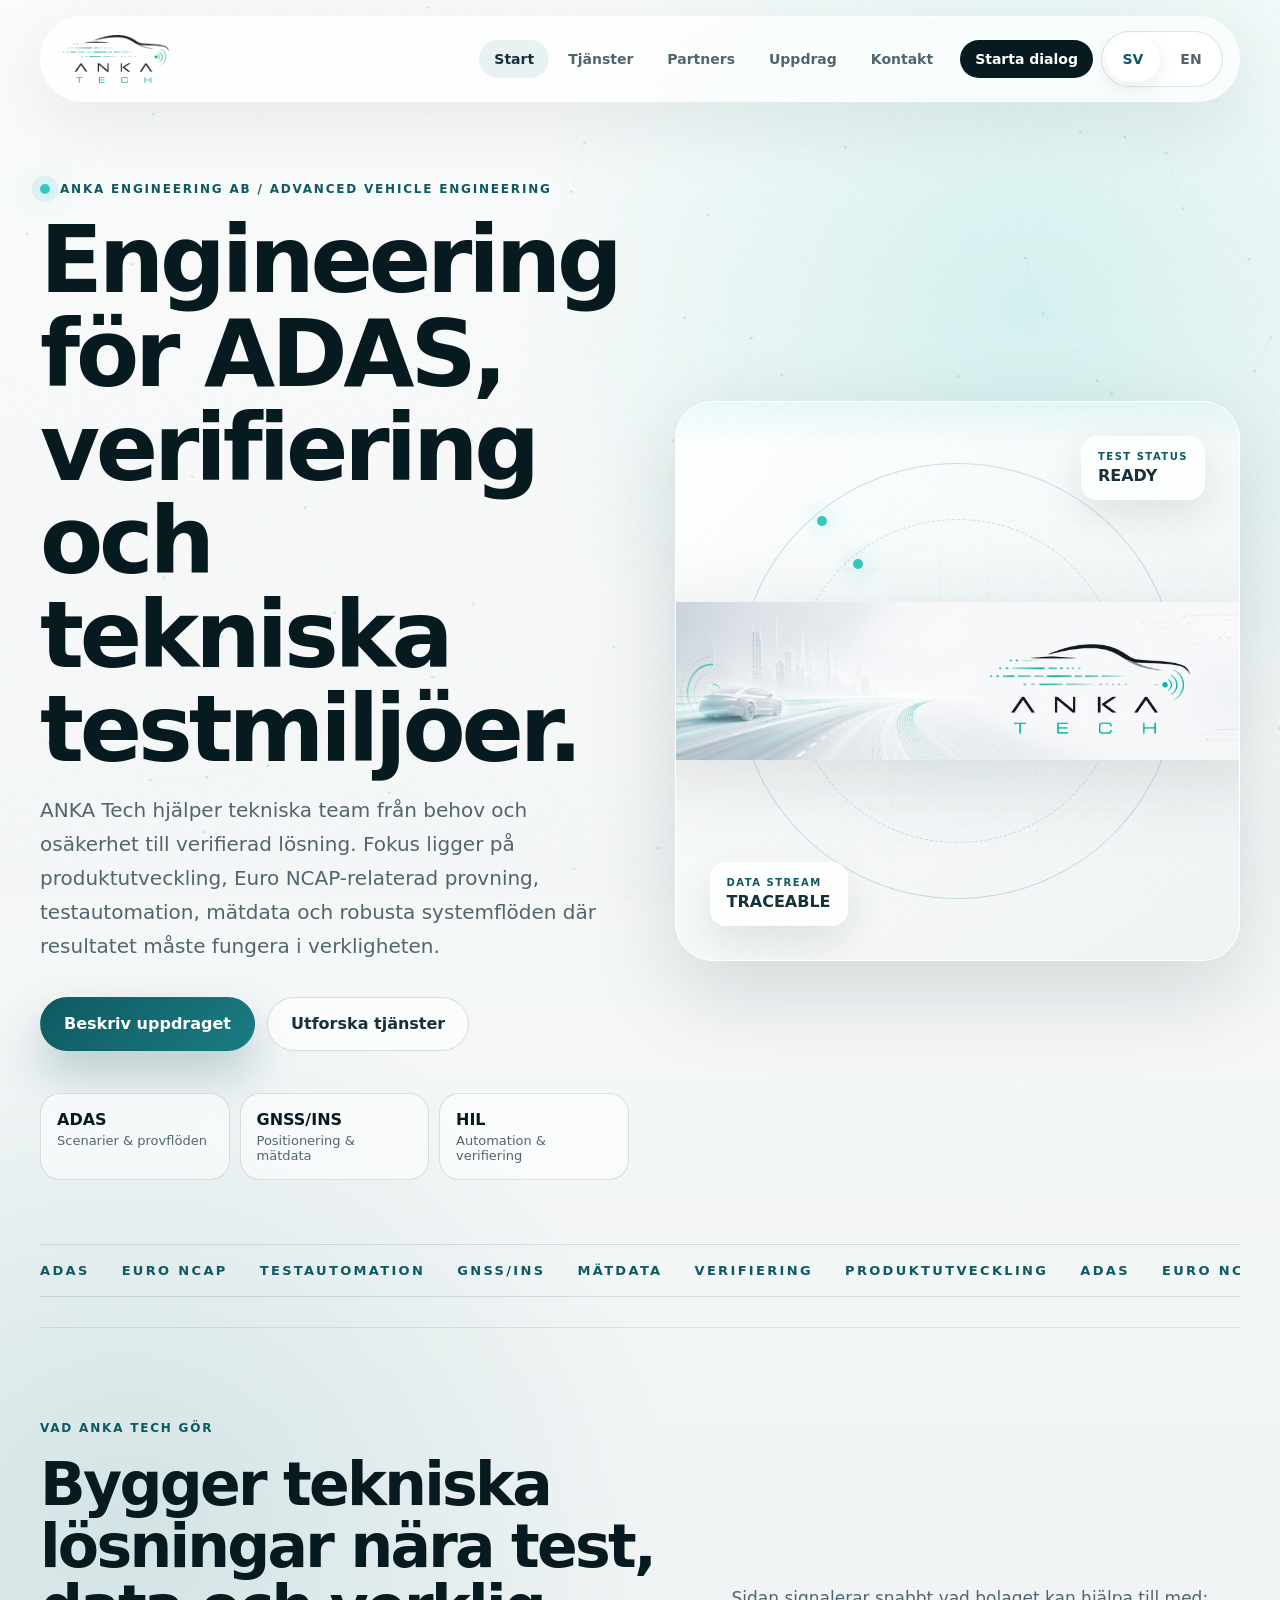
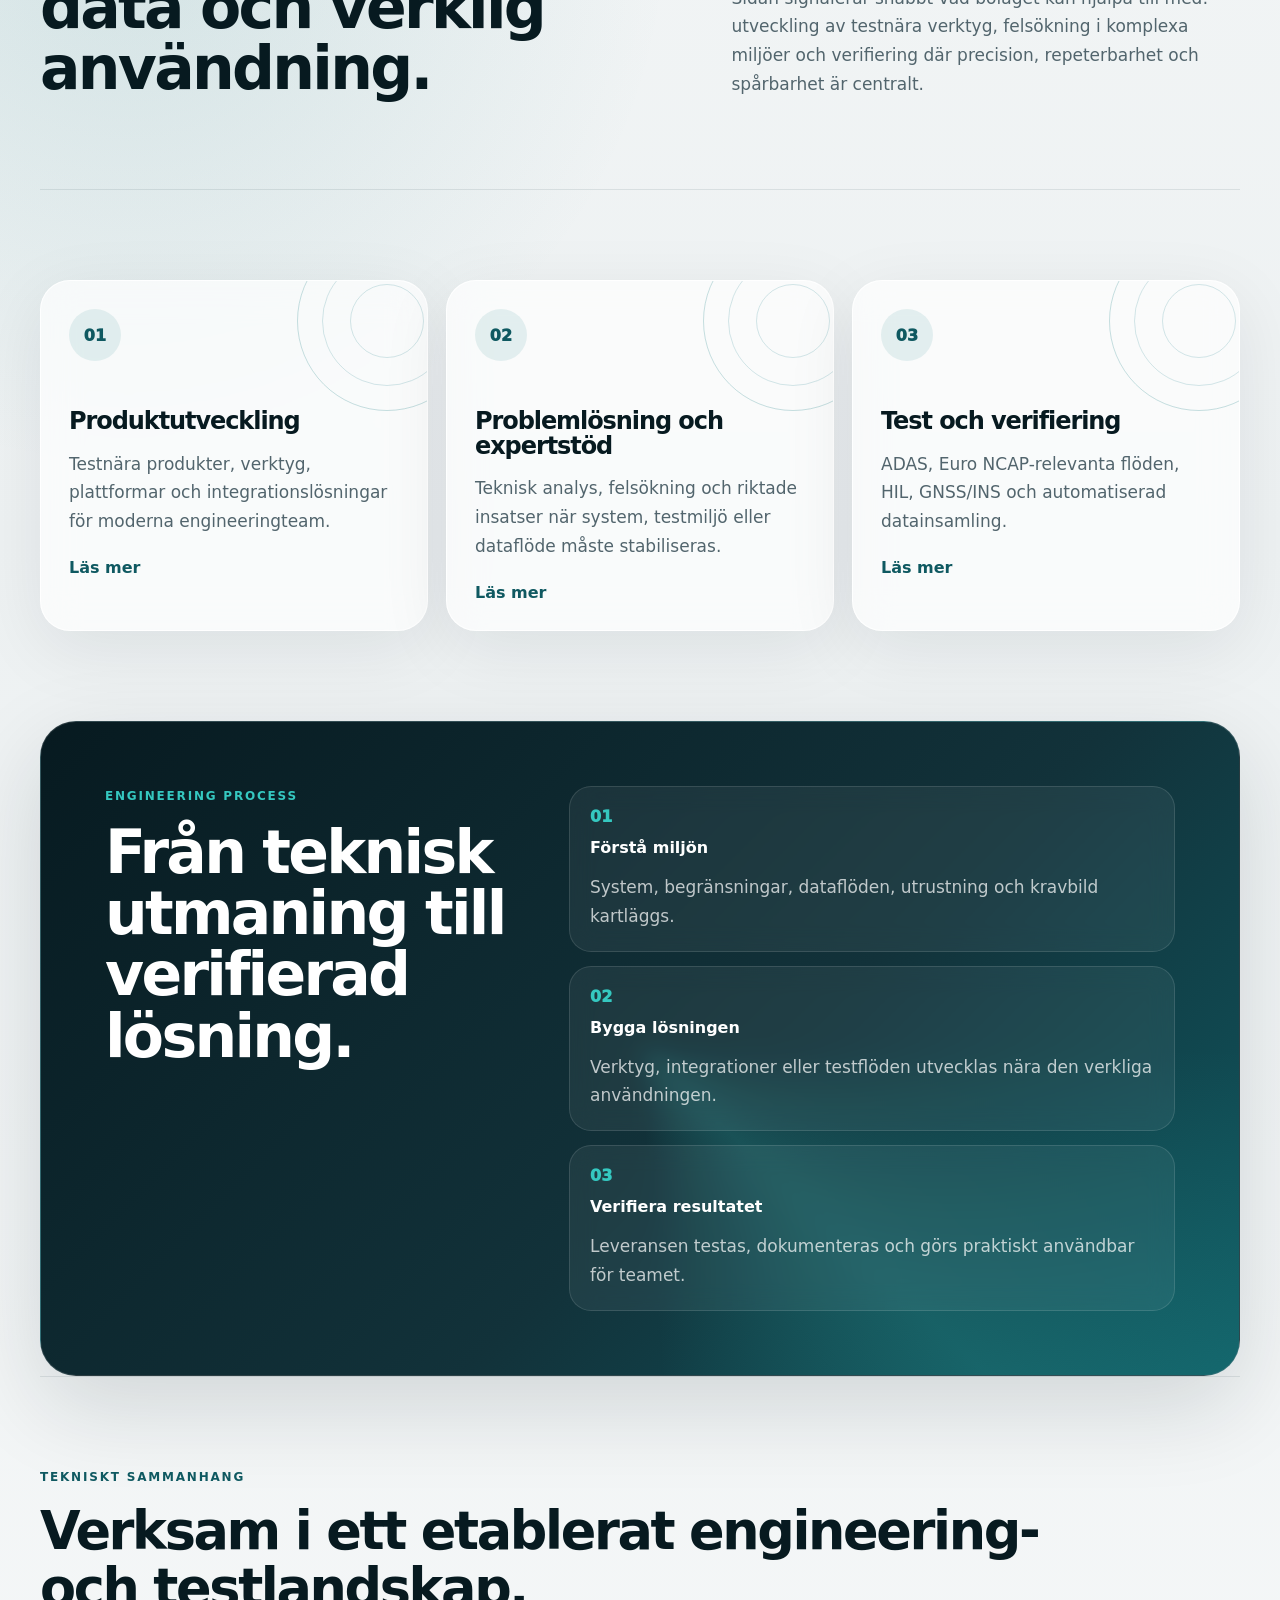
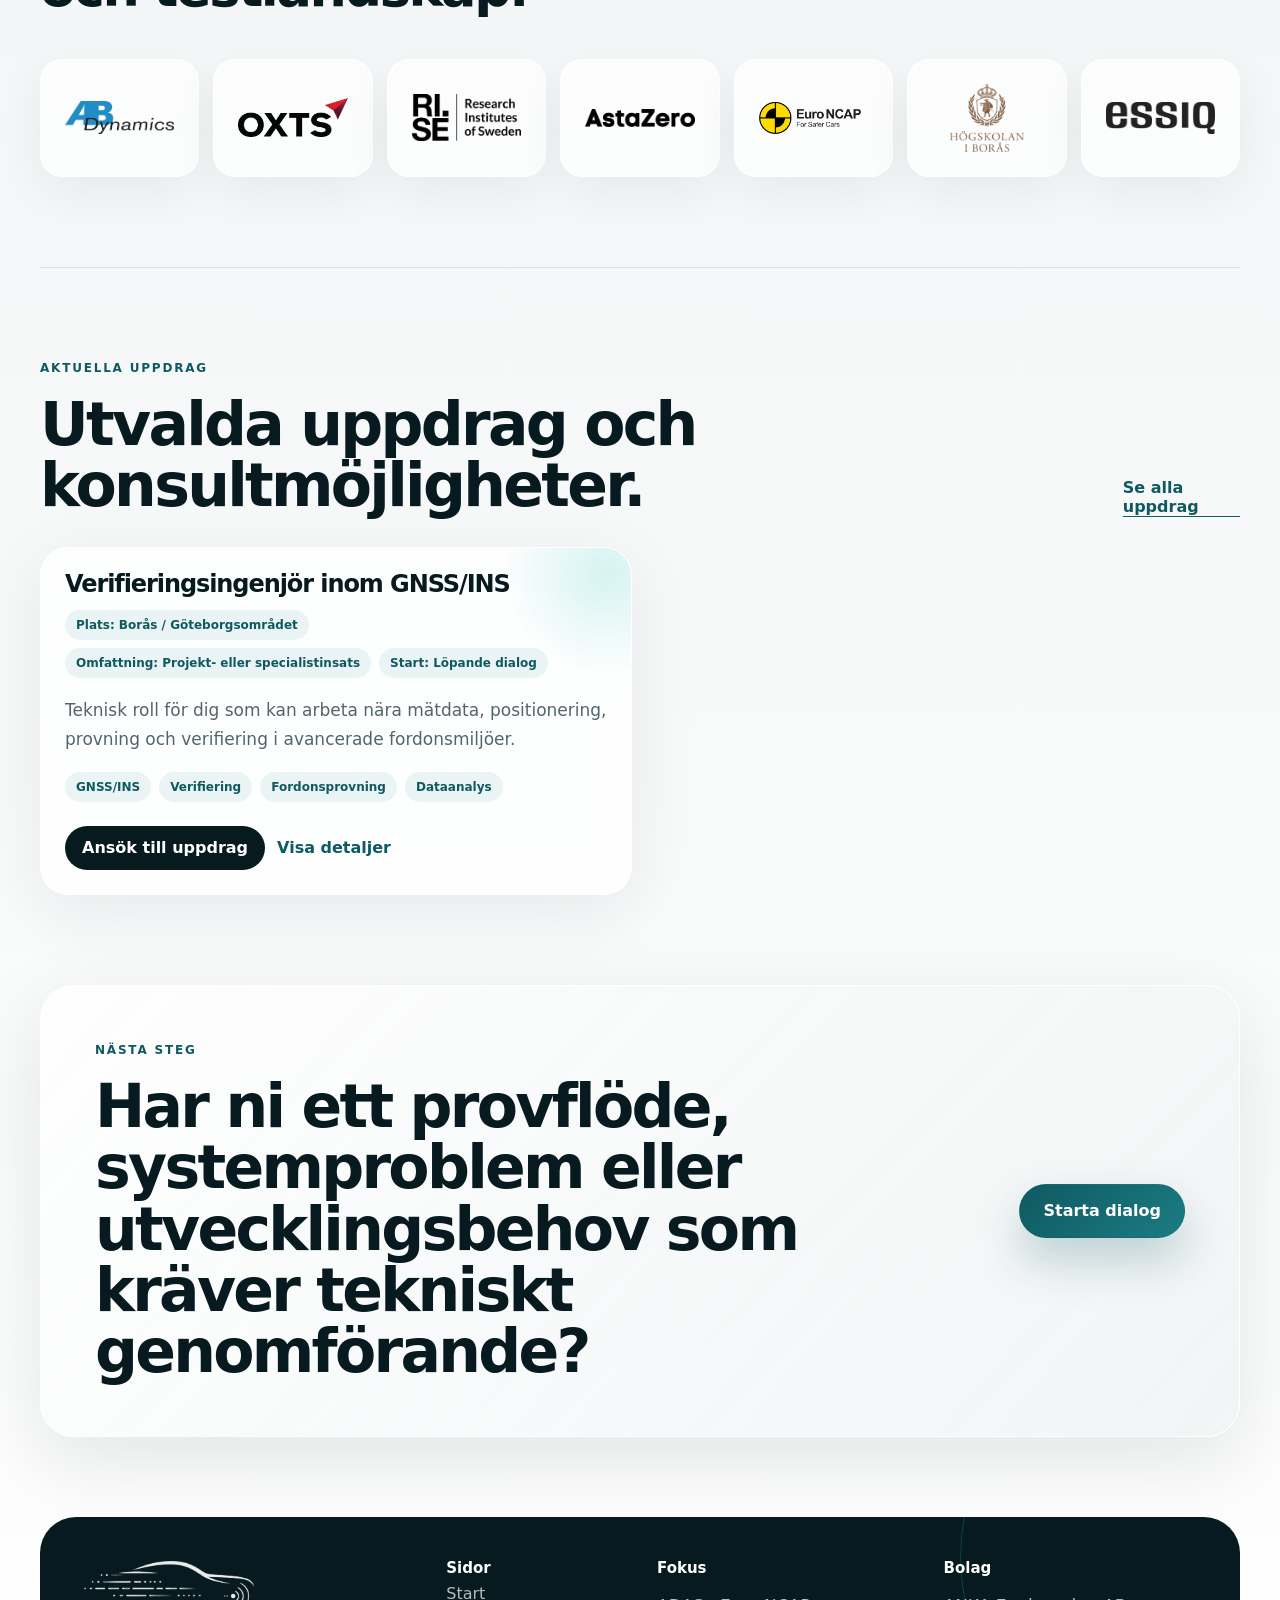
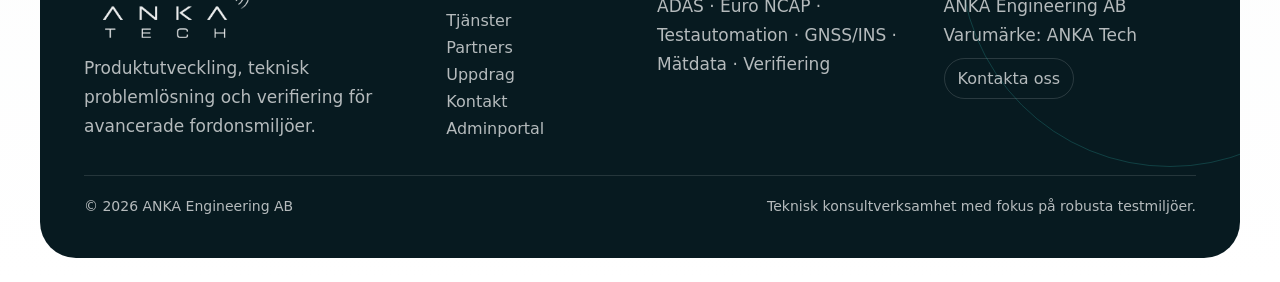
==== commit d32d8a55: "Add files via upload" ====
--- a/index.html
+++ b/index.html
@@ -5,8 +5,8 @@
   <meta name="viewport" content="width=device-width, initial-scale=1">
   <title data-i18n-title="title.home">Start | ANKA Tech</title>
   <meta name="description" content="Modern teknisk webbplats för ANKA Tech inom ADAS, verifiering, testautomation och fordonsnära engineering.">
-  <link rel="icon" href="anka-tech-mini-logo.png" type="image/png">
-  <link rel="preload" href="anka-tech-wide.png" as="image">
+  <link rel="icon" href="assets/brand/anka-tech-mini-logo.png" type="image/png">
+  <link rel="preload" href="assets/brand/anka-tech-wide.png" as="image">
   <link rel="stylesheet" href="styles.css">
 </head>
 <body>
@@ -14,7 +14,7 @@
 <canvas id="tech-canvas" aria-hidden="true"></canvas>
 <header class="site-header">
   <a class="brand" href="index.html" aria-label="ANKA Tech startsida">
-    <img src="anka-tech-logo.png" alt="ANKA Tech">
+    <img src="assets/brand/anka-tech-logo.png" alt="ANKA Tech">
   </a>
   <button class="menu-button" aria-label="Öppna meny" aria-expanded="false"><span></span><span></span><span></span></button>
   <nav class="site-nav" aria-label="Huvudmeny">
@@ -50,7 +50,7 @@
     <div class="orbit orbit-a"></div>
     <div class="orbit orbit-b"></div>
     <div class="scanline"></div>
-    <img src="anka-tech-wide.png" alt="ANKA Tech technical vehicle environment">
+    <img src="assets/brand/anka-tech-wide.png" alt="ANKA Tech technical vehicle environment">
     <div class="hud-card hud-top"><span>TEST STATUS</span><strong>READY</strong></div>
     <div class="hud-card hud-bottom"><span>DATA STREAM</span><strong>TRACEABLE</strong></div>
   </div>
@@ -110,7 +110,7 @@
     <h2 data-i18n="home.ecosystemTitle">Verksam i ett etablerat engineering- och testlandskap.</h2>
   </div>
   <div class="logo-wall reveal delay-1">
-    <img src="partner-ab-dynamics.png" alt="AB Dynamics"><img src="partner-oxts.webp" alt="OXTS"><img src="partner-rise.png" alt="RISE"><img src="partner-astazero.png" alt="AstaZero"><img src="partner-euroncap.png" alt="Euro NCAP"><img src="partner-hb.png" alt="Högskolan i Borås"><img src="partner-essiq.png" alt="ESSIQ">
+    <img src="assets/partners/partner-ab-dynamics.png" alt="AB Dynamics"><img src="assets/partners/partner-oxts.webp" alt="OXTS"><img src="assets/partners/partner-rise.png" alt="RISE"><img src="assets/partners/partner-astazero.png" alt="AstaZero"><img src="assets/partners/partner-euroncap.png" alt="Euro NCAP"><img src="assets/partners/partner-hb.png" alt="Högskolan i Borås"><img src="assets/partners/partner-essiq.png" alt="ESSIQ">
   </div>
 </section>
 
@@ -138,7 +138,7 @@
   <div class="footer-orbit" aria-hidden="true"></div>
   <div class="footer-grid">
     <div>
-      <img class="footer-logo" src="anka-tech-logo.png" alt="ANKA Tech">
+      <img class="footer-logo" src="assets/brand/anka-tech-logo.png" alt="ANKA Tech">
       <p data-i18n="footer.description">Produktutveckling, teknisk problemlösning och verifiering för avancerade fordonsmiljöer.</p>
     </div>
     <div>
@@ -167,5 +167,14 @@
 </footer>
 <script src="assignments-data.js"></script>
 <script src="script.js"></script>
+<!-- Vercel Speed Insights for static HTML -->
+<script>
+  window.si =
+    window.si ||
+    function () {
+      (window.siq = window.siq || []).push(arguments);
+    };
+</script>
+<script defer src="/_vercel/speed-insights/script.js"></script>
 </body>
 </html>
--- a/styles.css
+++ b/styles.css
@@ -355,3 +355,50 @@
 @media (max-width:760px){
   .admin-grid{grid-template-columns:1fr}
 }
+
+
+
+/* Partner / technical context page improvements */
+.ecosystem-note{
+  display:grid;
+  grid-template-columns:.9fr 1.1fr;
+  gap:38px;
+  align-items:start;
+  padding:40px;
+  border-radius:30px;
+  background:rgba(255,255,255,.68);
+  border:1px solid rgba(255,255,255,.88);
+  box-shadow:0 18px 70px rgba(7,26,32,.07);
+}
+.logo-section{
+  border-top:0;
+  padding-top:40px;
+}
+.experience-grid{
+  display:grid;
+  grid-template-columns:repeat(3, minmax(0, 1fr));
+  gap:18px;
+}
+.experience-grid article{
+  min-height:285px;
+  padding:28px;
+  border-radius:30px;
+  border:1px solid rgba(255,255,255,.88);
+  background:rgba(255,255,255,.72);
+  backdrop-filter:blur(18px);
+  box-shadow:0 18px 70px rgba(7,26,32,.07);
+}
+.experience-grid .number{
+  margin-bottom:36px;
+}
+@media (max-width:980px){
+  .ecosystem-note,
+  .experience-grid{
+    grid-template-columns:1fr;
+  }
+}
+@media (max-width:640px){
+  .ecosystem-note{
+    padding:24px;
+  }
+}
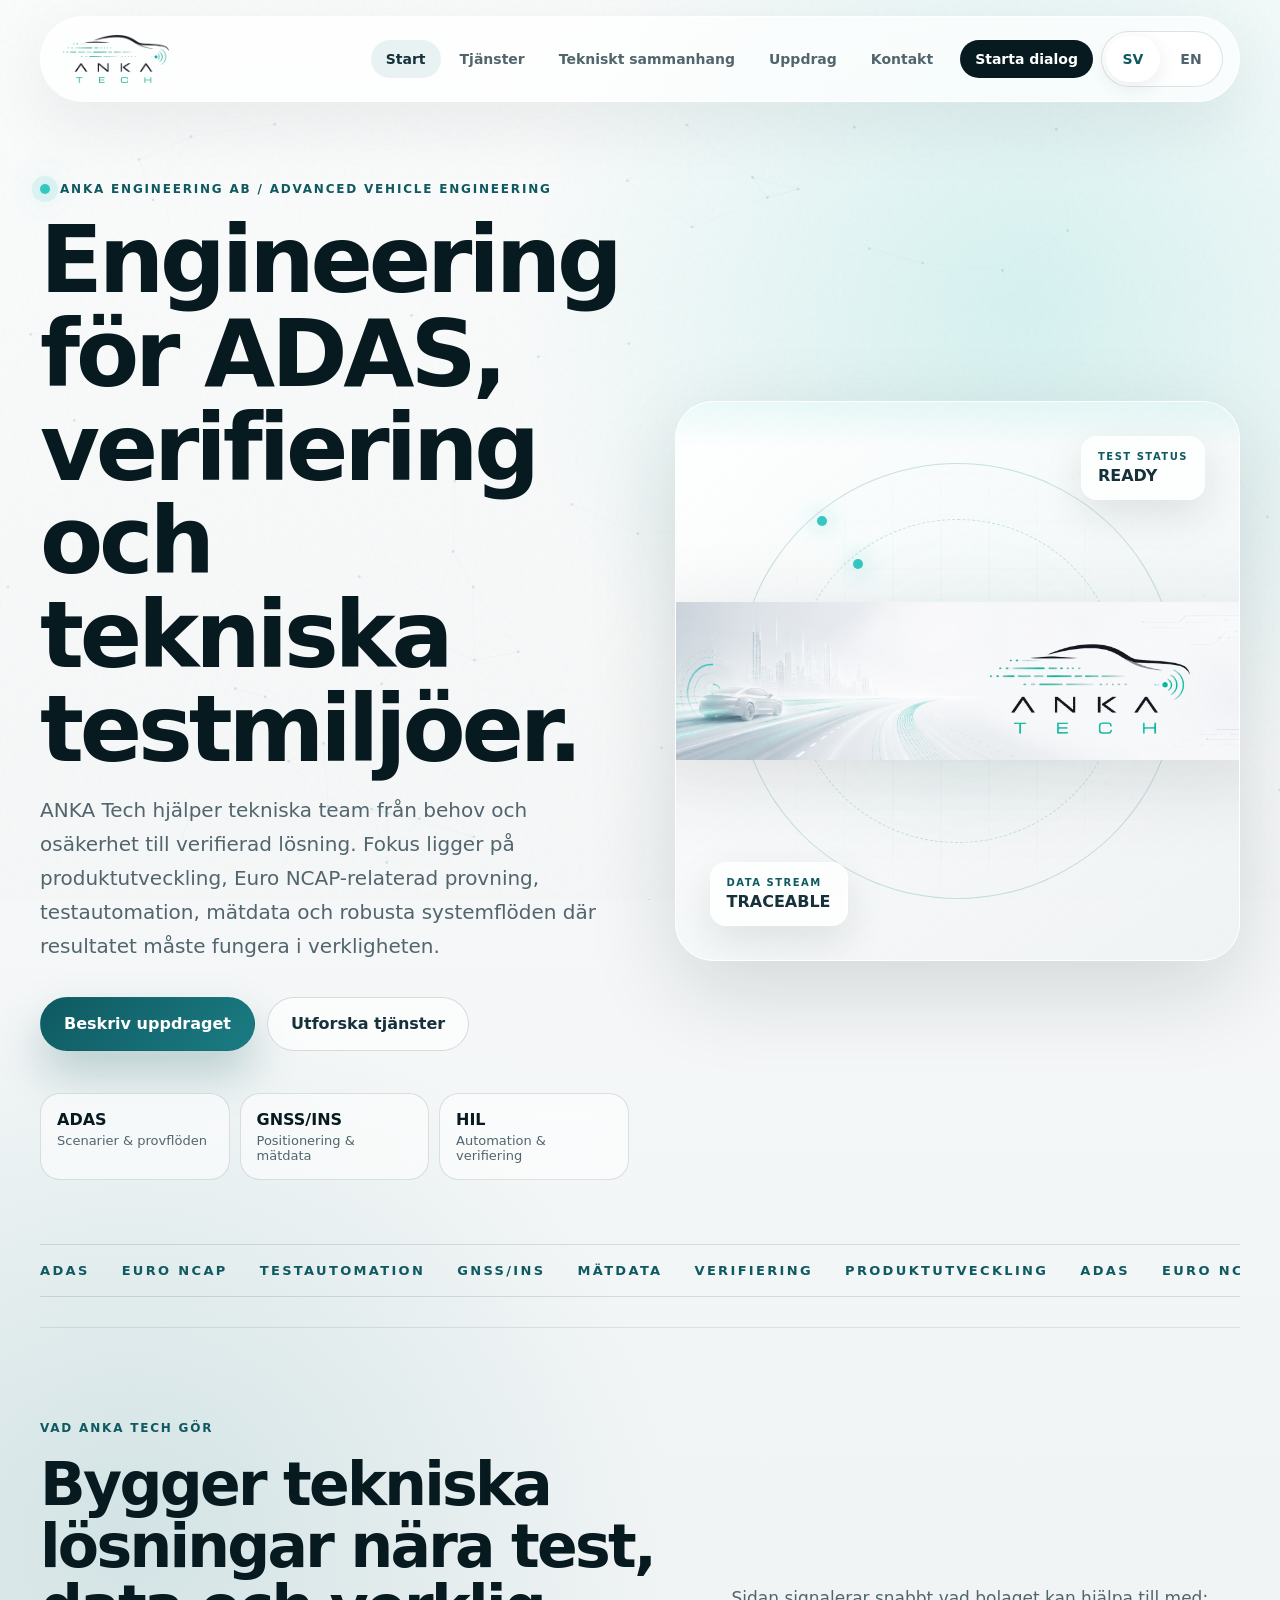
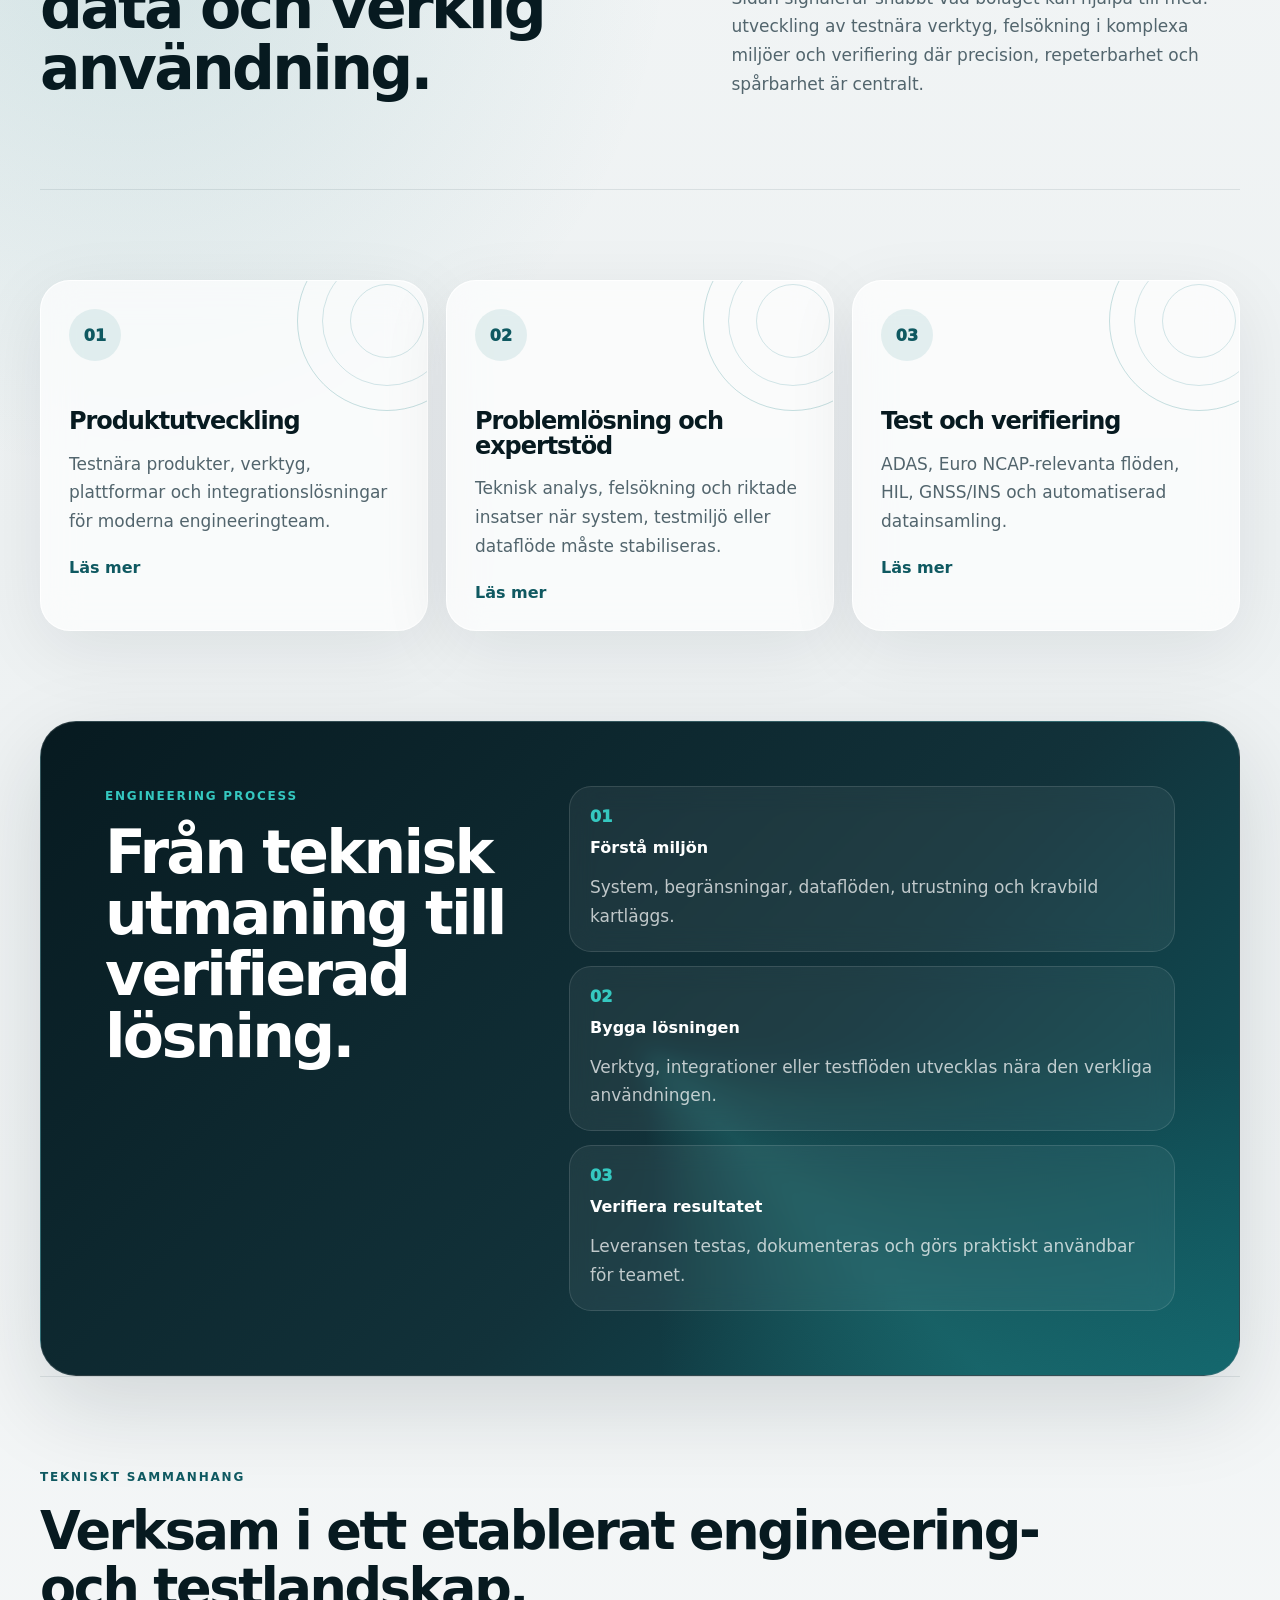
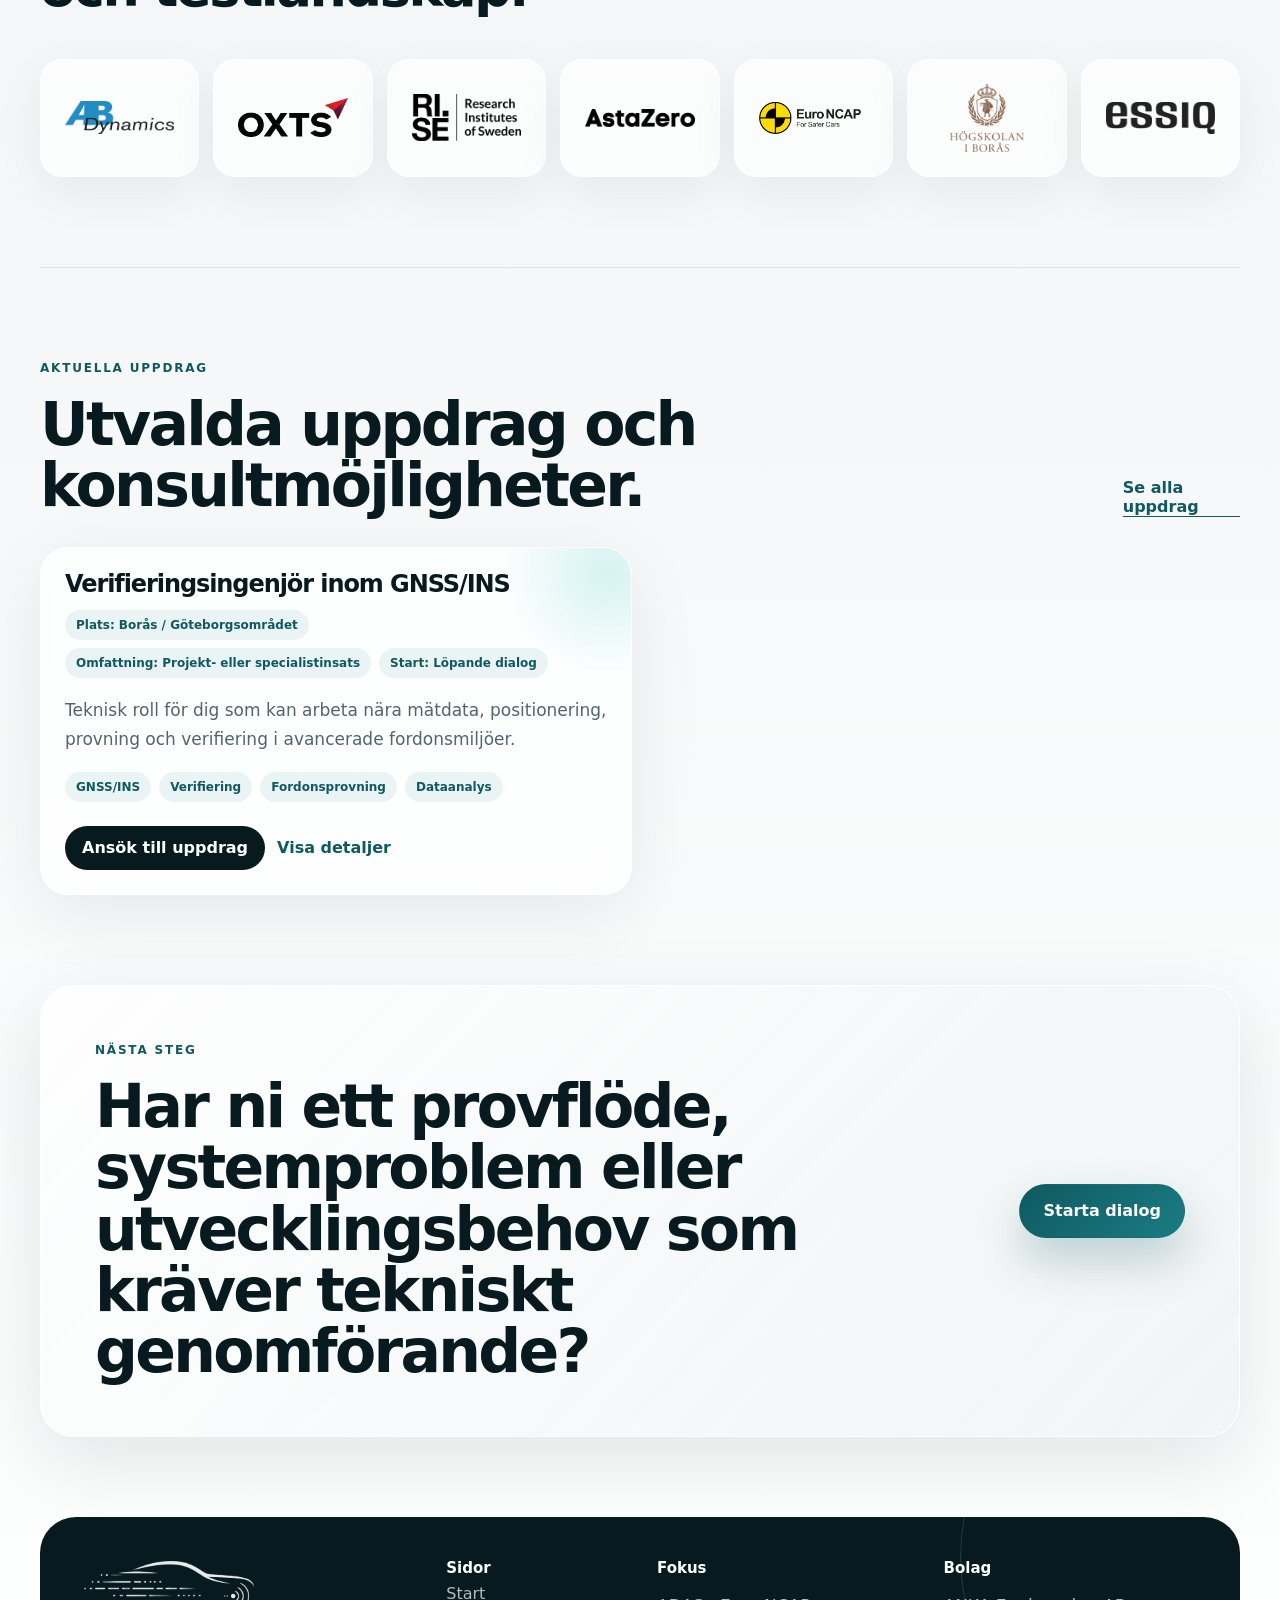
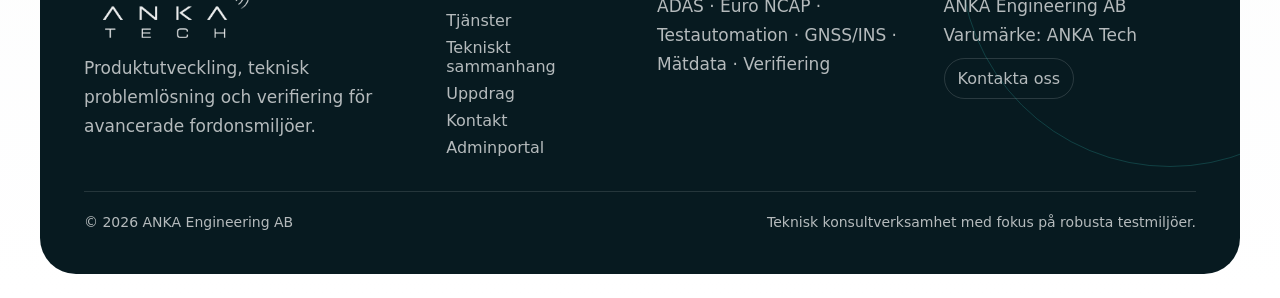
==== commit 445ac718: "Add files via upload" ====
--- a/index.html
+++ b/index.html
@@ -20,7 +20,7 @@
   <nav class="site-nav" aria-label="Huvudmeny">
     <a class="nav-link active" href="index.html" data-i18n="nav.home">Start</a>
     <a class="nav-link " href="tjanster.html" data-i18n="nav.services">Tjänster</a>
-    <a class="nav-link " href="partners.html" data-i18n="nav.partners">Partners</a>
+    <a class="nav-link " href="partners.html" data-i18n="nav.partners">Tekniskt sammanhang</a>
     <a class="nav-link " href="uppdrag.html" data-i18n="nav.assignments">Uppdrag</a>
     <a class="nav-link " href="kontakt.html" data-i18n="nav.contact">Kontakt</a>
     <a class="nav-cta magnetic" href="kontakt.html" data-i18n="nav.cta">Starta dialog</a>
@@ -145,7 +145,7 @@
       <h3 data-i18n="footer.pages">Sidor</h3>
       <a href="index.html" data-i18n="nav.home">Start</a>
       <a href="tjanster.html" data-i18n="nav.services">Tjänster</a>
-      <a href="partners.html" data-i18n="nav.partners">Partners</a>
+      <a href="partners.html" data-i18n="nav.partners">Tekniskt sammanhang</a>
       <a href="uppdrag.html" data-i18n="nav.assignments">Uppdrag</a>
       <a href="kontakt.html" data-i18n="nav.contact">Kontakt</a>
       <a href="admin.html">Adminportal</a>
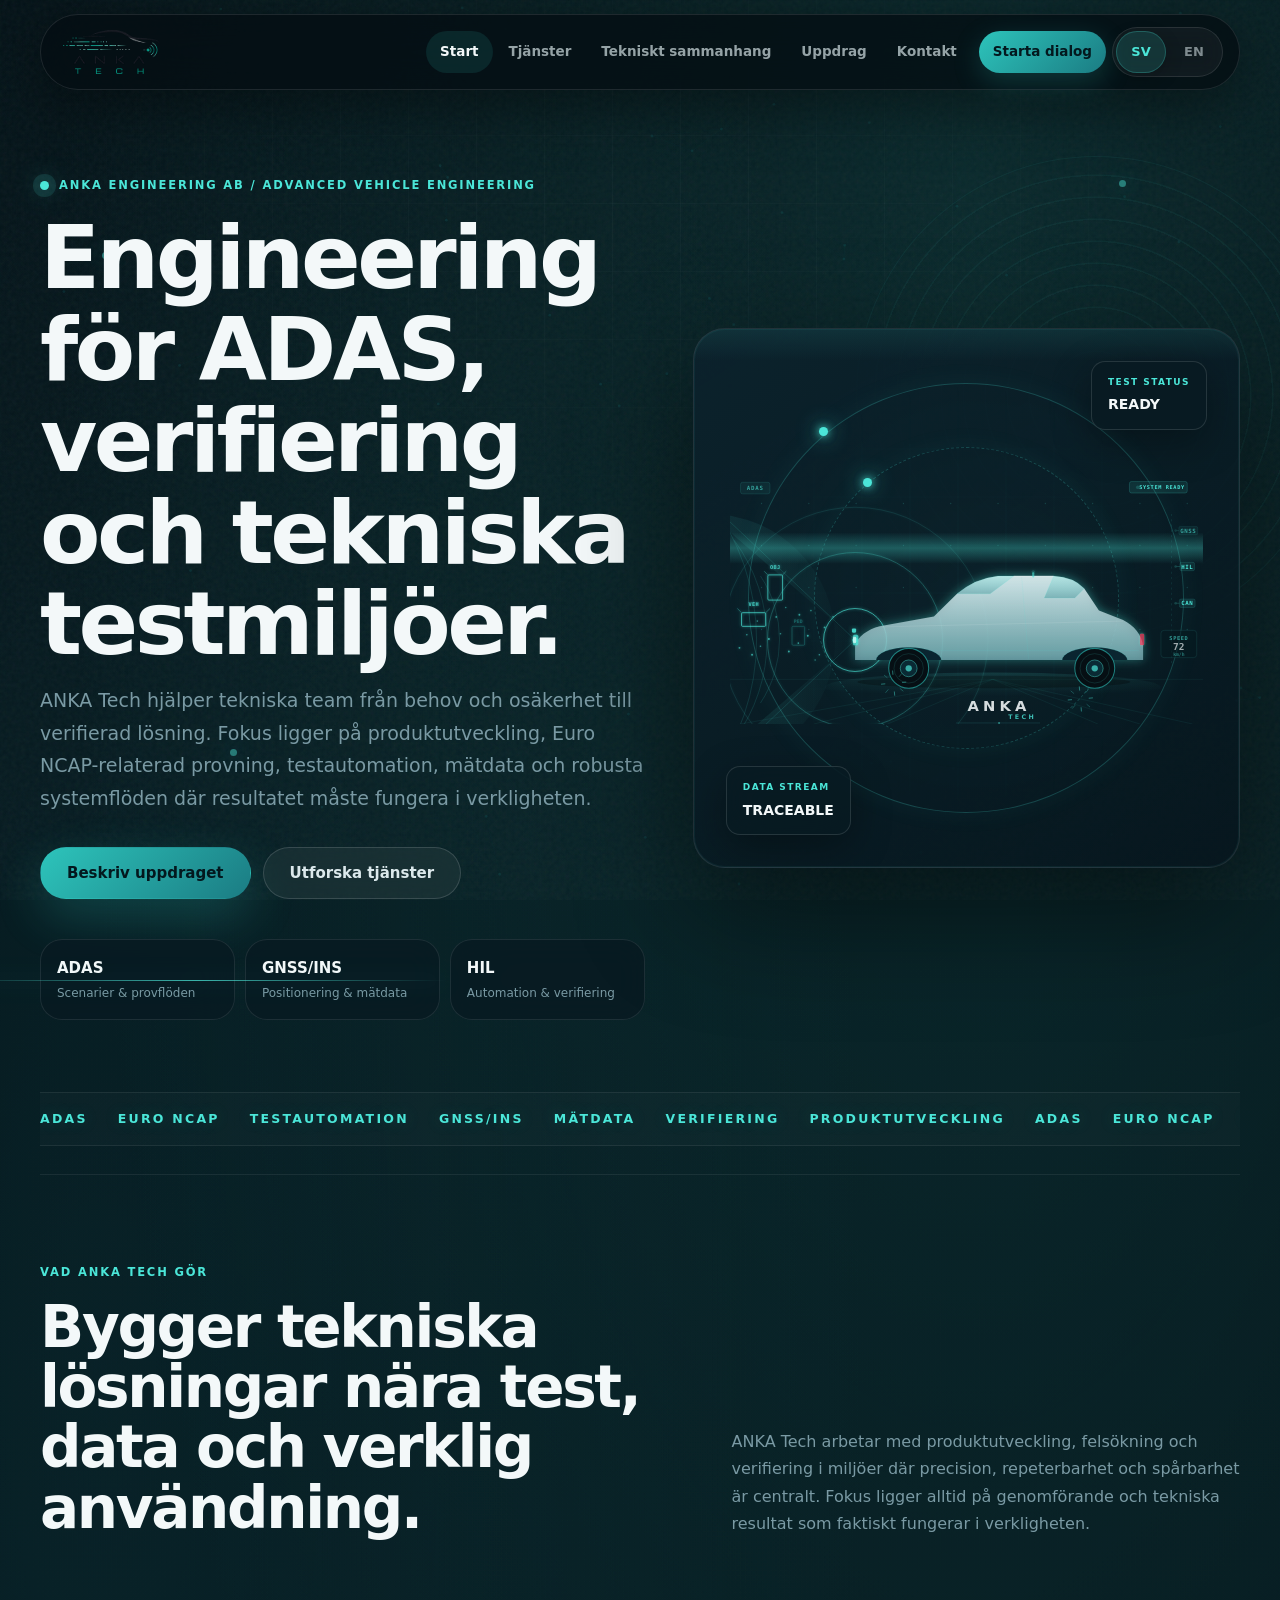
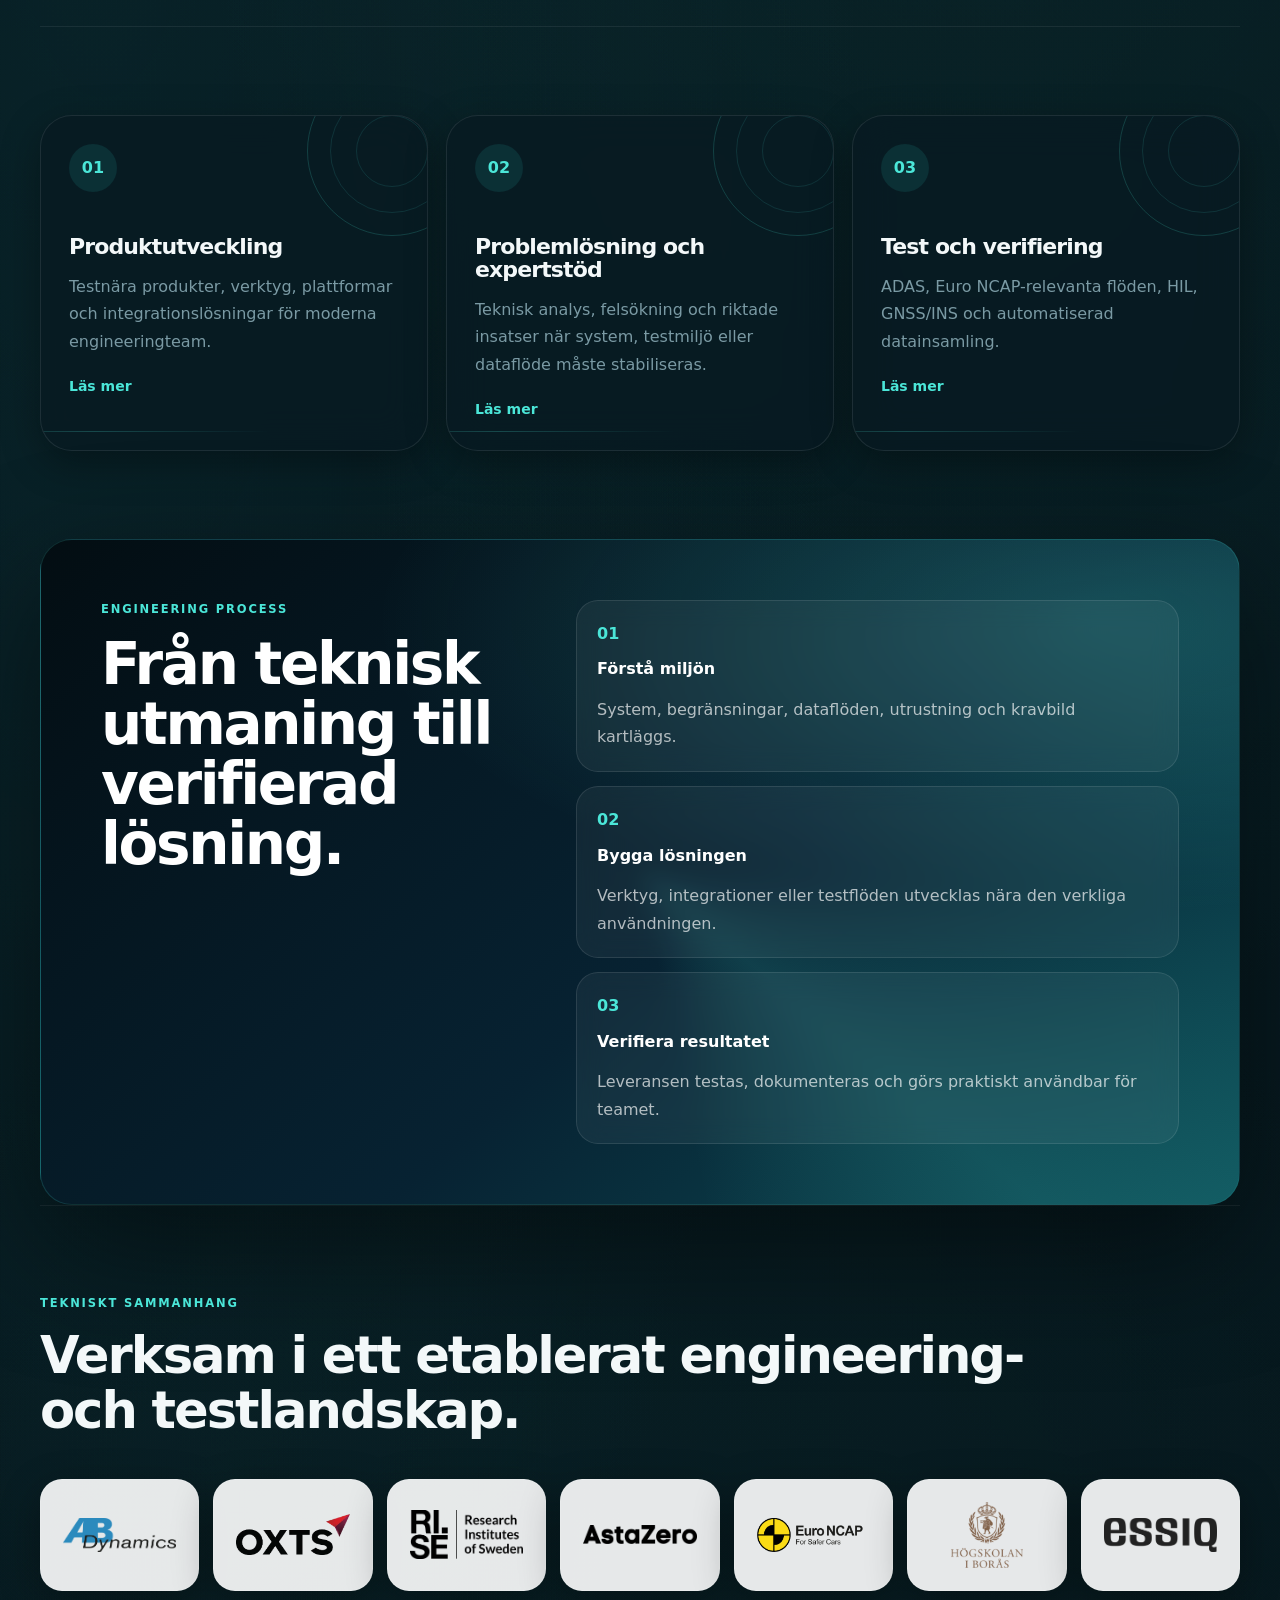
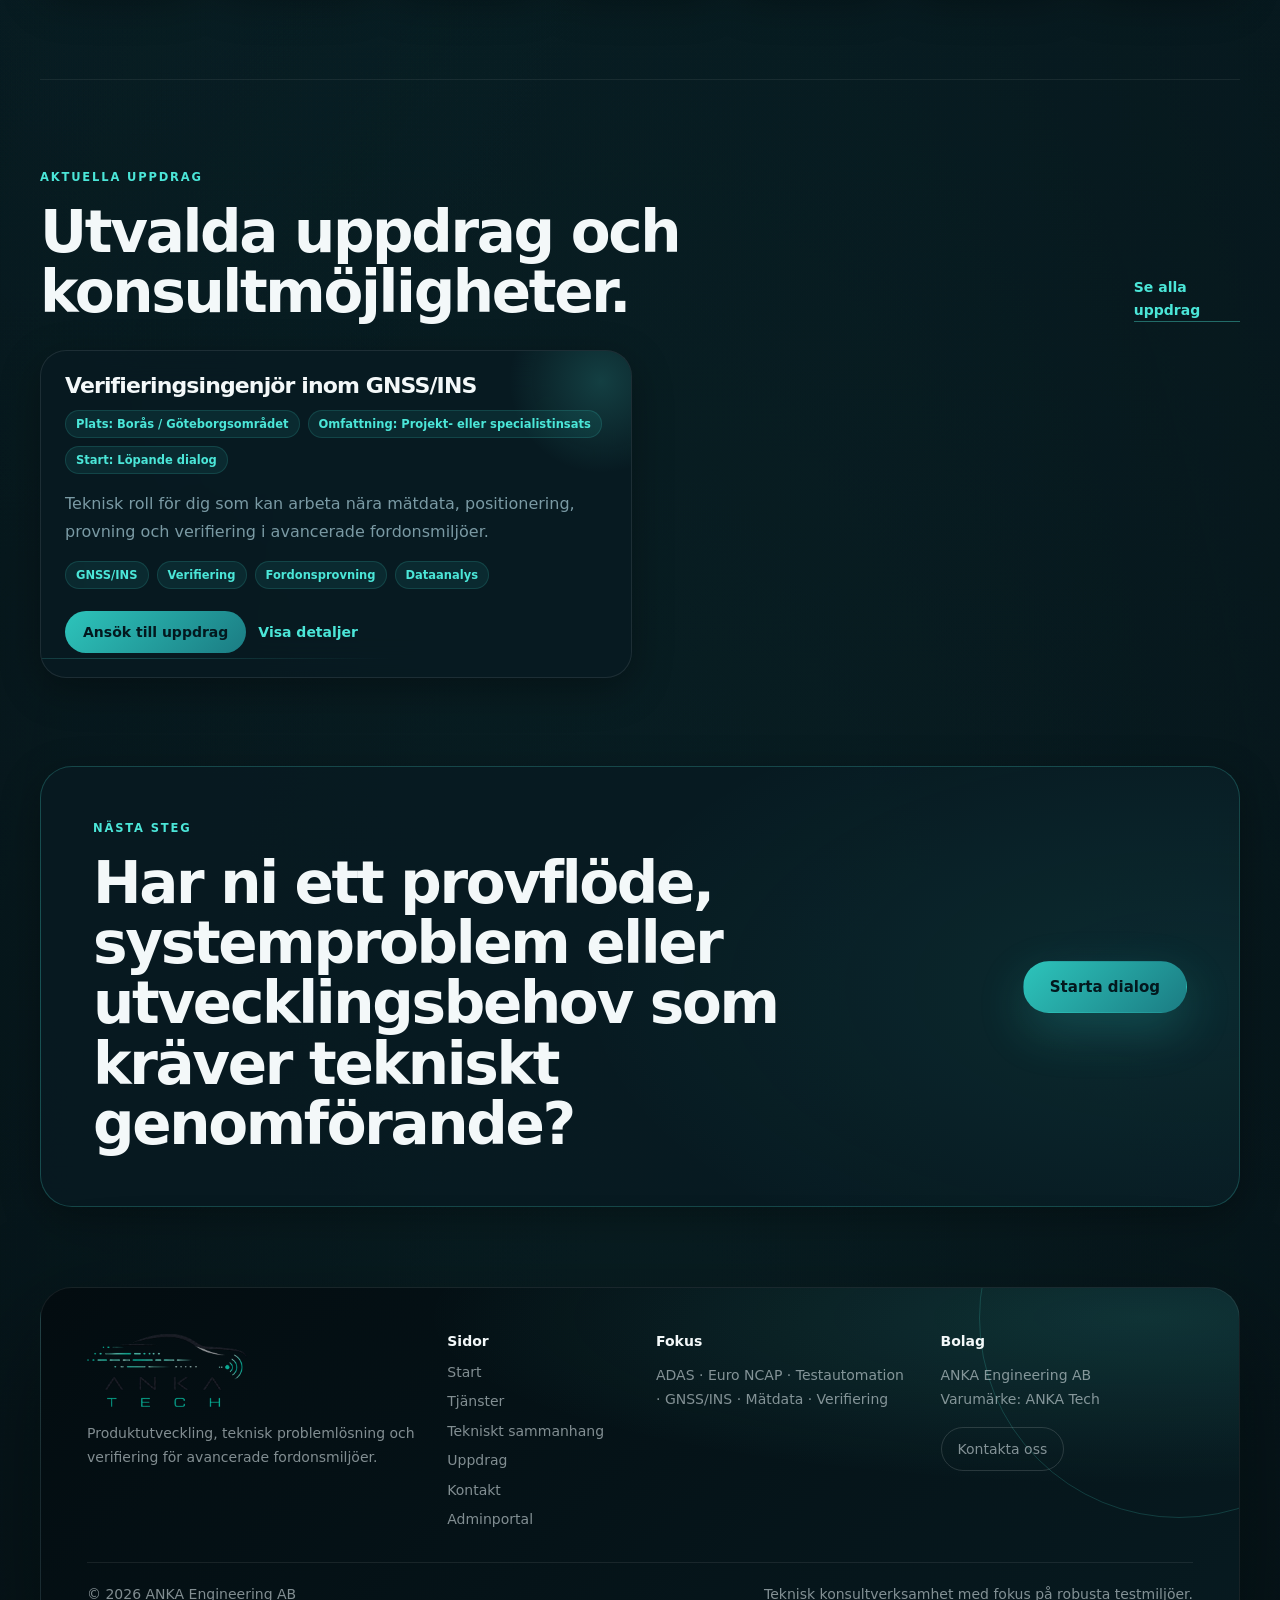
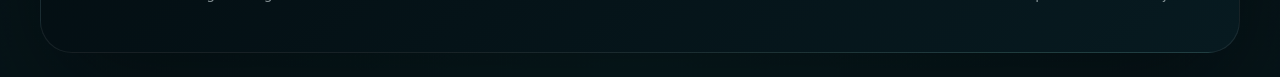
==== commit 02d05d23: "Add files via upload" ====
--- a/index.html
+++ b/index.html
@@ -50,7 +50,7 @@
     <div class="orbit orbit-a"></div>
     <div class="orbit orbit-b"></div>
     <div class="scanline"></div>
-    <img src="assets/brand/anka-tech-wide.png" alt="ANKA Tech technical vehicle environment">
+    <img src="assets/brand/anka-hero-animated.svg" alt="ANKA Tech ADAS engineering visualization" style="width:100%;max-width:none;filter:none">
     <div class="hud-card hud-top"><span>TEST STATUS</span><strong>READY</strong></div>
     <div class="hud-card hud-bottom"><span>DATA STREAM</span><strong>TRACEABLE</strong></div>
   </div>
--- a/styles.css
+++ b/styles.css
@@ -1,404 +1,1477 @@
-:root{--ink:#17313B;--ink2:#071A20;--muted:#52656D;--accent:#1B7C83;--accent2:#35C8C0;--accent-dark:#0F5961;--bg:#EDF1F2;--warm:#F7F4EF;--line:rgba(23,49,59,.14);--glass:rgba(255,255,255,.72);--shadow:0 30px 90px rgba(7,26,32,.14);--max:1200px}*{box-sizing:border-box}html{scroll-behavior:smooth}body{margin:0;font-family:Inter,ui-sans-serif,system-ui,-apple-system,BlinkMacSystemFont,"Segoe UI",sans-serif;color:var(--ink);background:radial-gradient(circle at 80% 6%,rgba(53,200,192,.18),transparent 32rem),radial-gradient(circle at 10% 30%,rgba(27,124,131,.14),transparent 34rem),linear-gradient(180deg,#fbfcfc 0%,var(--bg) 42%,#fff 100%);overflow-x:hidden}.noise{pointer-events:none;position:fixed;inset:0;z-index:0;opacity:.055;background-image:url("data:image/svg+xml,%3Csvg viewBox='0 0 220 220' xmlns='http://www.w3.org/2000/svg'%3E%3Cfilter id='n'%3E%3CfeTurbulence type='fractalNoise' baseFrequency='.9' numOctaves='4' stitchTiles='stitch'/%3E%3C/filter%3E%3Crect width='220' height='220' filter='url(%23n)' opacity='.7'/%3E%3C/svg%3E")}#tech-canvas{position:fixed;inset:0;z-index:0;pointer-events:none;opacity:.45}a{color:inherit;text-decoration:none}img{display:block;max-width:100%}.site-header,main,.site-footer{position:relative;z-index:2}.site-header{position:sticky;top:16px;width:min(var(--max),calc(100% - 40px));margin:16px auto 0;min-height:78px;padding:14px 16px 14px 22px;border:1px solid rgba(255,255,255,.8);border-radius:999px;display:flex;align-items:center;justify-content:space-between;background:rgba(255,255,255,.68);backdrop-filter:blur(22px);box-shadow:0 20px 70px rgba(7,26,32,.08)}.brand img{width:168px}.site-nav{display:flex;align-items:center;gap:4px}.nav-link,.nav-cta,.lang-toggle{padding:11px 15px;border-radius:999px;font-size:14px;font-weight:720;color:var(--muted);transition:.25s ease;border:0;background:transparent;cursor:pointer}.nav-link:hover,.nav-link.active{background:rgba(27,124,131,.09);color:var(--ink)}.nav-cta{background:var(--ink2);color:#fff;margin-left:8px}.nav-cta:hover{background:var(--accent-dark);transform:translateY(-1px)}.lang-toggle{border:1px solid var(--line);background:rgba(255,255,255,.65);color:var(--ink);display:inline-flex;gap:4px;align-items:center}.lang-toggle span{font-weight:900;color:var(--accent-dark)}.lang-toggle small{font-size:12px;color:var(--muted)}.menu-button{display:none;background:transparent;border:0;padding:10px}.menu-button span{display:block;width:24px;height:2px;background:var(--ink);margin:5px 0;border-radius:2px}main{width:min(var(--max),calc(100% - 40px));margin:0 auto}.hero{min-height:820px;display:grid;grid-template-columns:1.02fr .98fr;gap:46px;align-items:center;padding:84px 0 54px}.kicker,.eyebrow{color:var(--accent-dark);font-size:12px;font-weight:860;letter-spacing:.15em;text-transform:uppercase}.kicker{display:flex;align-items:center;gap:10px;margin-bottom:18px}.kicker span{width:10px;height:10px;border-radius:50%;background:var(--accent2);box-shadow:0 0 0 8px rgba(53,200,192,.12),0 0 30px rgba(53,200,192,.8)}h1,h2,h3{margin:0;line-height:1.02;letter-spacing:-.045em;color:var(--ink2)}h1{font-size:clamp(46px,7.4vw,92px);max-width:980px}h2{font-size:clamp(32px,4.8vw,60px)}h3{font-size:24px}p{font-size:17px;line-height:1.7;color:var(--muted);margin:16px 0 0}.lead{font-size:20px;max-width:720px}.hero-actions{display:flex;gap:12px;flex-wrap:wrap;margin-top:34px}.button{display:inline-flex;align-items:center;justify-content:center;min-height:54px;padding:0 23px;border-radius:999px;border:1px solid transparent;font-weight:840;cursor:pointer;transition:.25s ease}.button.primary{background:linear-gradient(135deg,var(--accent-dark),var(--accent));color:#fff;box-shadow:0 22px 45px rgba(15,89,97,.25)}.button.primary:hover{transform:translateY(-2px);box-shadow:0 26px 54px rgba(15,89,97,.32)}.button.ghost{border-color:rgba(23,49,59,.16);background:rgba(255,255,255,.62);backdrop-filter:blur(12px)}.metric-strip{display:grid;grid-template-columns:repeat(3,1fr);gap:10px;margin-top:42px;max-width:760px}.metric-strip div{border:1px solid var(--line);border-radius:20px;padding:16px;background:rgba(255,255,255,.56);backdrop-filter:blur(14px)}.metric-strip strong{display:block;color:var(--ink2);font-size:16px}.metric-strip span{display:block;color:var(--muted);font-size:13px;margin-top:4px}.hero-stage{position:relative;min-height:560px;border-radius:38px;overflow:hidden;display:flex;align-items:center;justify-content:center;padding:38px;background:linear-gradient(145deg,rgba(255,255,255,.95),rgba(237,241,242,.7)),radial-gradient(circle at 50% 50%,rgba(53,200,192,.24),transparent 45%);border:1px solid rgba(255,255,255,.9);box-shadow:var(--shadow);transform-style:preserve-3d}.hero-stage:before{content:"";position:absolute;inset:0;opacity:.32;background:linear-gradient(90deg,transparent 0 24px,rgba(27,124,131,.16) 25px,transparent 26px),linear-gradient(0deg,transparent 0 24px,rgba(27,124,131,.11) 25px,transparent 26px);background-size:48px 48px;mask-image:radial-gradient(circle at 50% 50%,#000,transparent 72%)}.hero-stage img{position:relative;z-index:2;width:130%;max-width:none;filter:drop-shadow(0 20px 40px rgba(7,26,32,.12))}.orbit{position:absolute;inset:11%;border-radius:50%;border:1px solid rgba(27,124,131,.22);animation:spin 16s linear infinite}.orbit-b{inset:21%;animation-duration:10s;animation-direction:reverse;border-style:dashed}.orbit:after{content:"";position:absolute;top:12%;left:18%;width:10px;height:10px;border-radius:50%;background:var(--accent2);box-shadow:0 0 24px var(--accent2)}.scanline{position:absolute;left:0;right:0;top:-20%;height:28%;background:linear-gradient(180deg,transparent,rgba(53,200,192,.18),transparent);animation:scan 5.6s ease-in-out infinite;z-index:3}.hud-card{position:absolute;z-index:4;padding:14px 16px;border-radius:16px;background:rgba(255,255,255,.78);border:1px solid rgba(255,255,255,.9);backdrop-filter:blur(16px);box-shadow:0 15px 40px rgba(7,26,32,.1)}.hud-card span{display:block;font-size:10px;letter-spacing:.15em;font-weight:900;color:var(--accent-dark)}.hud-card strong{display:block;margin-top:4px}.hud-top{top:34px;right:34px}.hud-bottom{left:34px;bottom:34px}@keyframes spin{to{transform:rotate(360deg)}}@keyframes scan{0%,100%{transform:translateY(0);opacity:.05}50%{transform:translateY(560px);opacity:1}}.marquee{margin:10px 0 30px;padding:18px 0;border-top:1px solid var(--line);border-bottom:1px solid var(--line);overflow:hidden}.marquee-track{display:flex;gap:32px;white-space:nowrap;animation:marquee 24s linear infinite}.marquee span{font-size:13px;letter-spacing:.18em;font-weight:900;color:var(--accent-dark);text-transform:uppercase}@keyframes marquee{to{transform:translateX(-50%)}}.section{padding:90px 0;border-top:1px solid rgba(23,49,59,.10)}.intro-grid{display:grid;grid-template-columns:1.1fr .9fr;gap:70px;align-items:end}.eyebrow{margin:0 0 16px}.section-copy{max-width:800px}.service-cards{display:grid;grid-template-columns:repeat(3,1fr);gap:18px}.tech-card{position:relative;overflow:hidden;min-height:330px;padding:28px;border:1px solid rgba(255,255,255,.86);border-radius:30px;background:rgba(255,255,255,.68);backdrop-filter:blur(18px);box-shadow:0 18px 70px rgba(7,26,32,.08);transition:.35s ease}.tech-card:hover{transform:translateY(-8px);box-shadow:0 30px 90px rgba(7,26,32,.14)}.card-signal{position:absolute;right:-50px;top:-50px;width:180px;height:180px;border-radius:50%;border:1px solid rgba(27,124,131,.24)}.card-signal:before,.card-signal:after{content:"";position:absolute;inset:24px;border-radius:50%;border:1px solid rgba(27,124,131,.18)}.card-signal:after{inset:52px}.number,.service-index{display:inline-flex;align-items:center;justify-content:center;width:52px;height:52px;border-radius:50%;background:rgba(27,124,131,.1);color:var(--accent-dark);font-weight:950;margin-bottom:48px}.tech-card a{display:inline-flex;margin-top:22px;color:var(--accent-dark);font-weight:850}.dark-panel{position:relative;overflow:hidden;display:grid;grid-template-columns:.8fr 1.2fr;gap:60px;padding:64px;border-radius:36px;background:linear-gradient(135deg,var(--ink2),#12323a 58%,#0f5961);border:1px solid rgba(255,255,255,.14);box-shadow:var(--shadow)}.dark-panel:before{content:"";position:absolute;inset:-40%;background:conic-gradient(from 90deg,transparent,rgba(53,200,192,.2),transparent 24%);animation:spin 18s linear infinite}.dark-panel>*{position:relative;z-index:1}.dark-panel h2,.dark-panel h3,.dark-panel strong{color:#fff}.dark-panel p{color:rgba(255,255,255,.72)}.eyebrow.invert{color:var(--accent2)}.process{display:grid;gap:14px}.process div{padding:20px;border:1px solid rgba(255,255,255,.12);border-radius:22px;background:rgba(255,255,255,.06);backdrop-filter:blur(12px)}.process span{display:block;color:var(--accent2);font-weight:950;margin-bottom:12px}.logo-wall{display:grid;grid-template-columns:repeat(auto-fit,minmax(145px,1fr));gap:14px}.logo-wall img{width:100%;height:118px;object-fit:contain;padding:24px;border-radius:22px;border:1px solid rgba(255,255,255,.9);background:rgba(255,255,255,.7);box-shadow:0 16px 50px rgba(7,26,32,.06);transition:.25s ease}.logo-wall img:hover{transform:translateY(-4px);background:#fff}.logo-wall-large{grid-template-columns:repeat(auto-fit,minmax(240px,1fr))}.logo-wall-large img{height:178px;padding:36px}.cta-block{display:flex;align-items:center;justify-content:space-between;gap:26px;padding:54px;border-radius:34px;background:linear-gradient(135deg,rgba(255,255,255,.78),rgba(237,241,242,.7));border:1px solid rgba(255,255,255,.9);box-shadow:0 25px 80px rgba(7,26,32,.1)}.cta-block h2{max-width:840px}.page-hero{padding:96px 0 54px;max-width:970px}.page-hero h1{font-size:clamp(44px,6vw,82px)}.page-hero p{font-size:20px;max-width:820px}.service-stack{display:grid;gap:18px}.service-row{display:grid;grid-template-columns:92px 1fr;gap:34px;padding:38px;border-radius:30px;border:1px solid rgba(255,255,255,.86);background:rgba(255,255,255,.72);backdrop-filter:blur(18px);box-shadow:0 18px 70px rgba(7,26,32,.07)}.service-row ul{margin:22px 0 0;padding-left:20px;color:var(--muted)}.tag-cloud{display:flex;flex-wrap:wrap;gap:12px;align-content:start}.tag-cloud span{padding:12px 16px;border-radius:999px;border:1px solid rgba(255,255,255,.18);background:rgba(255,255,255,.08);color:#fff;font-weight:840}.contact-layout{display:grid;grid-template-columns:1.25fr .75fr;gap:24px;align-items:start}.contact-form,.aside-card{padding:30px;border-radius:30px;border:1px solid rgba(255,255,255,.88);background:rgba(255,255,255,.74);backdrop-filter:blur(18px);box-shadow:0 18px 70px rgba(7,26,32,.08)}.contact-form label{display:grid;gap:8px;font-weight:820;margin-bottom:18px}.form-grid{display:grid;grid-template-columns:1fr 1fr;gap:0 16px}input,select,textarea{width:100%;border:1px solid rgba(23,49,59,.16);border-radius:16px;padding:14px 15px;font:inherit;color:var(--ink);background:rgba(255,255,255,.82)}input:focus,select:focus,textarea:focus{outline:3px solid rgba(53,200,192,.18);border-color:var(--accent)}textarea{resize:vertical}.consent{display:flex!important;gap:12px;align-items:flex-start;font-weight:560!important;color:var(--muted)}.consent input{width:auto;margin-top:5px}.form-note{font-size:14px}.form-note code{background:var(--bg);padding:2px 6px;border-radius:8px}.contact-aside{display:grid;gap:18px}.aside-card ul{color:var(--muted);padding-left:20px}.mini-radar{width:92px;height:92px;border-radius:50%;margin-bottom:22px;background:repeating-radial-gradient(circle,rgba(27,124,131,.18) 0 2px,transparent 3px 14px);position:relative}.mini-radar:after{content:"";position:absolute;inset:43px 0 43px 46px;background:var(--accent2);transform-origin:left;animation:spin 3s linear infinite}.site-footer{width:min(var(--max),calc(100% - 40px));margin:80px auto 24px;padding:44px;border-radius:36px;overflow:hidden;background:var(--ink2);color:#fff;position:relative;z-index:2}.footer-orbit{position:absolute;right:-140px;top:-170px;width:420px;height:420px;border-radius:50%;border:1px solid rgba(53,200,192,.22);animation:spin 22s linear infinite}.footer-grid{position:relative;z-index:1;display:grid;grid-template-columns:1.3fr .7fr 1fr 1fr;gap:34px}.footer-logo{width:170px;filter:brightness(0) invert(1);opacity:.92}.site-footer h3{font-size:15px;color:#fff;letter-spacing:0}.site-footer p,.site-footer a,.footer-bottom{color:rgba(255,255,255,.7)}.site-footer a{display:block;margin-top:8px}.footer-pill{display:inline-block!important;padding:10px 13px;border:1px solid rgba(255,255,255,.14);border-radius:999px}.footer-bottom{position:relative;z-index:1;display:flex;justify-content:space-between;gap:16px;margin-top:34px;padding-top:22px;border-top:1px solid rgba(255,255,255,.12);font-size:14px}.reveal{opacity:0;transform:translateY(28px);transition:opacity .8s ease,transform .8s ease}.reveal.visible{opacity:1;transform:translateY(0)}.delay-1{transition-delay:.12s}.delay-2{transition-delay:.24s}@media (prefers-reduced-motion:reduce){*,*:before,*:after{animation:none!important;transition:none!important}.reveal{opacity:1;transform:none}}@media (max-width:980px){.site-header{border-radius:28px;align-items:flex-start}.menu-button{display:block}.site-nav{position:absolute;left:16px;right:16px;top:76px;display:none;flex-direction:column;align-items:stretch;padding:12px;background:#fff;border:1px solid var(--line);border-radius:22px;box-shadow:var(--shadow)}.site-nav.open{display:flex}.nav-cta{margin-left:0;text-align:center}.hero,.intro-grid,.dark-panel,.contact-layout{grid-template-columns:1fr}.hero{min-height:auto;padding-top:64px}.service-cards,.footer-grid{grid-template-columns:1fr 1fr}.cta-block{display:block}.cta-block .button{margin-top:24px}}@media (max-width:640px){main,.site-header,.site-footer{width:calc(100% - 24px)}.brand img{width:138px}h1{font-size:42px}.page-hero h1{font-size:42px}h2{font-size:32px}.lead,.page-hero p{font-size:17px}.hero-stage{min-height:360px;border-radius:28px;padding:20px}.metric-strip,.service-cards,.footer-grid,.form-grid{grid-template-columns:1fr}.section{padding:60px 0}.dark-panel,.cta-block,.contact-form,.aside-card{padding:26px;border-radius:28px}.service-row{grid-template-columns:1fr;padding:26px}.footer-bottom{display:block}.hud-top{top:18px;right:18px}.hud-bottom{left:18px;bottom:18px}.site-nav{top:72px}}
-
-
-.brand img{max-height:46px;object-fit:contain}
-.site-header{overflow:visible}
-@media (max-width:640px){.brand img{max-height:42px}}
-
-/* Header behavior fix: above all content, clickable, hides on scroll down and returns on scroll up */
-.site-header{
-  position:fixed !important;
-  top:16px !important;
-  left:50% !important;
-  transform:translateX(-50%) !important;
-  z-index:9999 !important;
-  width:min(var(--max), calc(100% - 40px)) !important;
-  margin:0 !important;
-  transition:transform .34s ease, opacity .25s ease, box-shadow .25s ease, background .25s ease !important;
-  pointer-events:auto !important;
-}
-.site-header.header-hidden{
-  transform:translate(-50%, -125%) !important;
-  opacity:0 !important;
-}
-.site-header.header-visible{
-  transform:translate(-50%, 0) !important;
-  opacity:1 !important;
-}
-.site-header.header-scrolled{
-  background:rgba(255,255,255,.86) !important;
-  box-shadow:0 18px 60px rgba(7,26,32,.14) !important;
-}
-.site-nav,
-.site-nav a,
-.nav-link,
-.nav-cta,
-.lang-toggle,
-.menu-button{
-  pointer-events:auto !important;
-}
-.brand img{
-  max-height:48px !important;
-  width:auto !important;
-  object-fit:contain !important;
-}
-main{
-  padding-top:98px;
-}
-#tech-canvas,
-.noise{
-  pointer-events:none !important;
-}
-@media (max-width:980px){
-  .site-header{width:calc(100% - 24px) !important}
-  .site-nav{
-    z-index:10000 !important;
+/* ─── RESET & BASE ───────────────────────────────────────────── */
+:root {
+  --bg:           #050F14;
+  --bg2:          #071A20;
+  --bg3:          #0A2530;
+  --surface:      rgba(8, 26, 34, 0.78);
+  --surface2:     rgba(12, 32, 42, 0.85);
+  --border:       rgba(255, 255, 255, 0.09);
+  --border-glow:  rgba(75, 230, 216, 0.22);
+  --ink:          #DCE9EC;
+  --ink2:         #F3F8F9;
+  --muted:        #7A9AA4;
+  --accent:       #2DC4BB;
+  --accent2:      #4BE6D8;
+  --accent-dark:  #1B7C83;
+  --shadow:       0 28px 90px rgba(0, 0, 0, 0.48);
+  --shadow-sm:    0 12px 40px rgba(0, 0, 0, 0.32);
+  --max:          1200px;
+  --radius-lg:    32px;
+  --radius-md:    22px;
+  --radius-sm:    14px;
+  --radius-pill:  999px;
+}
+
+*, *::before, *::after { box-sizing: border-box; }
+
+html { scroll-behavior: smooth; }
+
+body {
+  margin: 0;
+  font-family: Inter, ui-sans-serif, system-ui, -apple-system, BlinkMacSystemFont, "Segoe UI", sans-serif;
+  font-size: 16px;
+  line-height: 1.6;
+  color: var(--ink);
+  background:
+    radial-gradient(ellipse 72% 52% at 76% 4%,  rgba(45, 196, 187, 0.15), transparent),
+    radial-gradient(ellipse 60% 50% at 8%  28%,  rgba(27, 124, 131, 0.13), transparent),
+    radial-gradient(ellipse 80% 60% at 50% 100%, rgba(45, 196, 187, 0.08), transparent),
+    linear-gradient(180deg, #040D12 0%, #071A20 50%, #050F14 100%);
+  overflow-x: hidden;
+}
+
+/* Subtle grid overlay */
+body::before {
+  content: "";
+  position: fixed;
+  inset: 0;
+  pointer-events: none;
+  z-index: 0;
+  background:
+    linear-gradient(90deg, rgba(255,255,255,.028) 1px, transparent 1px),
+    linear-gradient(0deg,  rgba(255,255,255,.022) 1px, transparent 1px);
+  background-size: 68px 68px;
+  mask-image: radial-gradient(ellipse 80% 60% at 50% 24%, #000 0%, transparent 70%);
+}
+
+a { color: inherit; text-decoration: none; }
+img { display: block; max-width: 100%; }
+
+/* ─── NOISE & CANVAS ─────────────────────────────────────────── */
+.noise {
+  pointer-events: none;
+  position: fixed;
+  inset: 0;
+  z-index: 0;
+  opacity: .065;
+  background-image: url("data:image/svg+xml,%3Csvg viewBox='0 0 220 220' xmlns='http://www.w3.org/2000/svg'%3E%3Cfilter id='n'%3E%3CfeTurbulence type='fractalNoise' baseFrequency='.9' numOctaves='4' stitchTiles='stitch'/%3E%3C/filter%3E%3Crect width='220' height='220' filter='url(%23n)' opacity='.7'/%3E%3C/svg%3E");
+}
+
+#tech-canvas {
+  position: fixed;
+  inset: 0;
+  z-index: 0;
+  pointer-events: none;
+  opacity: .55;
+}
+
+/* ─── LAYER STACKING ─────────────────────────────────────────── */
+.site-header, main, .site-footer { position: relative; z-index: 2; }
+
+/* ─── HEADER ─────────────────────────────────────────────────── */
+.site-header {
+  position: fixed !important;
+  top: 14px !important;
+  left: 50% !important;
+  transform: translateX(-50%) !important;
+  z-index: 9999 !important;
+  width: min(var(--max), calc(100% - 40px)) !important;
+  margin: 0 !important;
+  min-height: 72px;
+  padding: 12px 16px 12px 22px;
+  display: flex;
+  align-items: center;
+  justify-content: space-between;
+  border-radius: var(--radius-pill);
+  border: 1px solid rgba(255, 255, 255, 0.10);
+  background: rgba(5, 14, 18, 0.78);
+  backdrop-filter: blur(24px);
+  box-shadow: 0 16px 60px rgba(0, 0, 0, 0.40);
+  transition: transform .34s ease, opacity .25s ease, background .25s ease, box-shadow .25s ease !important;
+  pointer-events: auto !important;
+  overflow: visible;
+}
+
+.site-header.header-hidden {
+  transform: translate(-50%, -125%) !important;
+  opacity: 0 !important;
+}
+
+.site-header.header-visible {
+  transform: translate(-50%, 0) !important;
+  opacity: 1 !important;
+}
+
+.site-header.header-scrolled {
+  background: rgba(4, 12, 16, 0.92) !important;
+  box-shadow: 0 20px 72px rgba(0, 0, 0, 0.52) !important;
+  border-color: rgba(75, 230, 216, 0.08) !important;
+}
+
+.brand img {
+  height: 44px !important;
+  width: auto !important;
+  object-fit: contain !important;
+}
+
+.site-nav {
+  display: flex;
+  align-items: center;
+  gap: 2px;
+  pointer-events: auto !important;
+}
+
+.nav-link, .nav-cta {
+  padding: 10px 14px;
+  border-radius: var(--radius-pill);
+  font-size: 13.5px;
+  font-weight: 700;
+  color: rgba(220, 233, 236, 0.68);
+  transition: .22s ease;
+  border: 0;
+  background: transparent;
+  cursor: pointer;
+  pointer-events: auto !important;
+}
+
+.nav-link:hover, .nav-link.active {
+  background: rgba(45, 196, 187, 0.12);
+  color: var(--ink2);
+}
+
+.nav-cta {
+  background: linear-gradient(135deg, #2DC4BB, #1B7C83);
+  color: #03181E;
+  font-weight: 800;
+  margin-left: 6px;
+  box-shadow: 0 8px 28px rgba(45, 196, 187, 0.22);
+}
+
+.nav-cta:hover {
+  background: linear-gradient(135deg, #4BE6D8, #2DC4BB);
+  transform: translateY(-1px);
+  box-shadow: 0 12px 36px rgba(75, 230, 216, 0.28);
+}
+
+/* Language switch */
+.lang-switch {
+  display: inline-flex;
+  align-items: center;
+  gap: 3px;
+  padding: 3px;
+  border: 1px solid rgba(255, 255, 255, 0.10);
+  border-radius: var(--radius-pill);
+  background: rgba(255, 255, 255, 0.05);
+  backdrop-filter: blur(12px);
+  margin-left: 4px;
+  pointer-events: auto !important;
+}
+
+.lang-option {
+  min-width: 50px;
+  height: 42px;
+  padding: 0 13px;
+  border: 0;
+  border-radius: var(--radius-pill);
+  background: transparent;
+  color: rgba(220, 233, 236, 0.55);
+  font: inherit;
+  font-size: 13px;
+  font-weight: 750;
+  cursor: pointer;
+  transition: .2s ease;
+  pointer-events: auto !important;
+}
+
+.lang-option:hover {
+  color: var(--ink2);
+  background: rgba(45, 196, 187, 0.10);
+}
+
+.lang-option.active {
+  background: rgba(45, 196, 187, 0.16);
+  color: var(--accent2);
+  box-shadow: inset 0 0 0 1px rgba(75, 230, 216, 0.24), 0 6px 18px rgba(0, 0, 0, 0.20);
+}
+
+.menu-button {
+  display: none;
+  background: transparent;
+  border: 0;
+  padding: 10px;
+  cursor: pointer;
+  pointer-events: auto !important;
+}
+
+.menu-button span {
+  display: block;
+  width: 22px;
+  height: 2px;
+  background: var(--ink);
+  margin: 5px 0;
+  border-radius: 2px;
+}
+
+/* ─── TYPOGRAPHY ─────────────────────────────────────────────── */
+h1, h2, h3 {
+  margin: 0;
+  line-height: 1.04;
+  letter-spacing: -.04em;
+  color: var(--ink2);
+}
+
+h1 { font-size: clamp(44px, 7vw, 88px); }
+h2 { font-size: clamp(30px, 4.6vw, 58px); }
+h3 { font-size: 22px; }
+
+p {
+  font-size: 16px;
+  line-height: 1.72;
+  color: var(--muted);
+  margin: 14px 0 0;
+}
+
+.lead { font-size: 19px; max-width: 680px; }
+
+.eyebrow, .kicker {
+  color: var(--accent2);
+  font-size: 11.5px;
+  font-weight: 800;
+  letter-spacing: .16em;
+  text-transform: uppercase;
+}
+
+.kicker {
+  display: flex;
+  align-items: center;
+  gap: 10px;
+  margin-bottom: 18px;
+}
+
+.kicker span {
+  width: 9px;
+  height: 9px;
+  border-radius: 50%;
+  background: var(--accent2);
+  box-shadow: 0 0 0 7px rgba(75, 230, 216, 0.12), 0 0 24px rgba(75, 230, 216, 0.65);
+  flex-shrink: 0;
+}
+
+.eyebrow { margin: 0 0 14px; }
+
+/* ─── LAYOUT ─────────────────────────────────────────────────── */
+main {
+  width: min(var(--max), calc(100% - 40px));
+  margin: 0 auto;
+  padding-top: 96px;
+}
+
+/* ─── BUTTONS ────────────────────────────────────────────────── */
+.button {
+  display: inline-flex;
+  align-items: center;
+  justify-content: center;
+  min-height: 52px;
+  padding: 0 26px;
+  border-radius: var(--radius-pill);
+  border: 1px solid transparent;
+  font: inherit;
+  font-weight: 800;
+  font-size: 15px;
+  cursor: pointer;
+  transition: .24s ease;
+  text-decoration: none;
+}
+
+.button.primary {
+  background: linear-gradient(135deg, #2DC4BB, #1B7C83);
+  color: #03181E;
+  box-shadow: 0 18px 48px rgba(45, 196, 187, 0.24);
+}
+
+.button.primary:hover {
+  background: linear-gradient(135deg, #4BE6D8, #2DC4BB);
+  transform: translateY(-2px);
+  box-shadow: 0 24px 60px rgba(75, 230, 216, 0.30);
+}
+
+.button.ghost {
+  border-color: rgba(255, 255, 255, 0.14);
+  background: rgba(255, 255, 255, 0.05);
+  color: var(--ink);
+  backdrop-filter: blur(12px);
+}
+
+.button.ghost:hover {
+  border-color: rgba(75, 230, 216, 0.32);
+  background: rgba(75, 230, 216, 0.08);
+  color: var(--ink2);
+}
+
+/* ─── HERO ───────────────────────────────────────────────────── */
+.hero {
+  min-height: 820px;
+  display: grid;
+  grid-template-columns: 1.05fr .95fr;
+  gap: 48px;
+  align-items: center;
+  padding: 80px 0 60px;
+  position: relative;
+}
+
+/* Radar decoration */
+.hero::before {
+  content: "";
+  position: absolute;
+  inset: 60px -8% auto auto;
+  width: 480px;
+  height: 480px;
+  border-radius: 50%;
+  border: 1px solid rgba(75, 230, 216, 0.12);
+  background: repeating-radial-gradient(circle, rgba(75, 230, 216, 0.10) 0 1px, transparent 2px 22px);
+  animation: radarFloat 14s ease-in-out infinite;
+  pointer-events: none;
+  opacity: .5;
+}
+
+/* Sweep line */
+.hero::after {
+  content: "";
+  position: absolute;
+  left: -8%;
+  bottom: 10%;
+  width: 42%;
+  height: 1px;
+  background: linear-gradient(90deg, transparent, rgba(75, 230, 216, 0.75), transparent);
+  box-shadow: 0 0 26px rgba(75, 230, 216, 0.45);
+  animation: signalSweep 5.5s ease-in-out infinite;
+  pointer-events: none;
+}
+
+.hero-actions {
+  display: flex;
+  gap: 12px;
+  flex-wrap: wrap;
+  margin-top: 32px;
+}
+
+.metric-strip {
+  display: grid;
+  grid-template-columns: repeat(3, 1fr);
+  gap: 10px;
+  margin-top: 40px;
+  max-width: 720px;
+}
+
+.metric-strip div {
+  border: 1px solid var(--border);
+  border-radius: var(--radius-md);
+  padding: 16px;
+  background: var(--surface);
+  backdrop-filter: blur(16px);
+  transition: .24s ease;
+}
+
+.metric-strip div:hover {
+  border-color: var(--border-glow);
+  background: var(--surface2);
+  transform: translateY(-3px);
+}
+
+.metric-strip strong {
+  display: block;
+  color: var(--ink2);
+  font-size: 15px;
+  font-weight: 800;
+}
+
+.metric-strip span {
+  display: block;
+  color: var(--muted);
+  font-size: 12px;
+  margin-top: 4px;
+}
+
+/* Hero stage */
+.hero-stage {
+  position: relative;
+  min-height: 540px;
+  border-radius: var(--radius-lg);
+  overflow: hidden;
+  display: flex;
+  align-items: center;
+  justify-content: center;
+  padding: 36px;
+  background:
+    linear-gradient(148deg, rgba(12, 34, 44, 0.96), rgba(6, 20, 28, 0.82)),
+    radial-gradient(circle at 52% 48%, rgba(45, 196, 187, 0.22), transparent 55%);
+  border: 1px solid rgba(255, 255, 255, 0.10);
+  box-shadow: 0 42px 120px rgba(0, 0, 0, 0.48), inset 0 0 0 1px rgba(75, 230, 216, 0.06);
+  transform-style: preserve-3d;
+}
+
+.hero-stage::before {
+  content: "";
+  position: absolute;
+  inset: 0;
+  opacity: .24;
+  background:
+    linear-gradient(90deg, transparent 0 23px, rgba(75, 230, 216, 0.16) 24px, transparent 25px),
+    linear-gradient(0deg,  transparent 0 23px, rgba(75, 230, 216, 0.12) 24px, transparent 25px);
+  background-size: 48px 48px;
+  mask-image: radial-gradient(circle at 50% 50%, #000, transparent 70%);
+}
+
+.hero-stage img {
+  position: relative;
+  z-index: 2;
+  width: 128%;
+  max-width: none;
+  filter: drop-shadow(0 22px 48px rgba(0, 0, 0, 0.38)) brightness(.96) contrast(1.04);
+}
+
+.orbit {
+  position: absolute;
+  inset: 10%;
+  border-radius: 50%;
+  border: 1px solid rgba(75, 230, 216, 0.22);
+  animation: spin 18s linear infinite;
+  box-shadow: 0 0 28px rgba(75, 230, 216, 0.05);
+}
+
+.orbit-b {
+  inset: 22%;
+  animation-duration: 11s;
+  animation-direction: reverse;
+  border-style: dashed;
+}
+
+.orbit::after {
+  content: "";
+  position: absolute;
+  top: 10%;
+  left: 16%;
+  width: 9px;
+  height: 9px;
+  border-radius: 50%;
+  background: var(--accent2);
+  box-shadow: 0 0 22px var(--accent2), 0 0 8px var(--accent2);
+}
+
+.scanline {
+  position: absolute;
+  left: 0;
+  right: 0;
+  top: -20%;
+  height: 26%;
+  background: linear-gradient(180deg, transparent, rgba(75, 230, 216, 0.18), transparent);
+  animation: scan 5.8s ease-in-out infinite;
+  z-index: 3;
+}
+
+.hud-card {
+  position: absolute;
+  z-index: 4;
+  padding: 13px 16px;
+  border-radius: var(--radius-sm);
+  background: var(--surface);
+  border: 1px solid rgba(255, 255, 255, 0.12);
+  backdrop-filter: blur(18px);
+  box-shadow: var(--shadow-sm);
+}
+
+.hud-card span {
+  display: block;
+  font-size: 9px;
+  letter-spacing: .16em;
+  font-weight: 900;
+  color: var(--accent2);
+}
+
+.hud-card strong {
+  display: block;
+  margin-top: 4px;
+  color: var(--ink2);
+  font-size: 14px;
+}
+
+.hud-top    { top:    32px; right:  32px; }
+.hud-bottom { bottom: 32px; left:   32px; }
+
+/* ─── MARQUEE ────────────────────────────────────────────────── */
+.marquee {
+  margin: 12px 0 28px;
+  padding: 16px 0;
+  border-top:    1px solid rgba(255, 255, 255, 0.07);
+  border-bottom: 1px solid rgba(255, 255, 255, 0.07);
+  overflow: hidden;
+  background: rgba(255, 255, 255, 0.02);
+}
+
+.marquee-track {
+  display: flex;
+  gap: 30px;
+  white-space: nowrap;
+  animation: marquee 26s linear infinite;
+}
+
+.marquee span {
+  font-size: 12.5px;
+  letter-spacing: .18em;
+  font-weight: 900;
+  color: var(--accent2);
+  text-transform: uppercase;
+  text-shadow: 0 0 16px rgba(75, 230, 216, 0.22);
+}
+
+/* ─── SECTIONS ───────────────────────────────────────────────── */
+.section {
+  padding: 88px 0;
+  border-top: 1px solid rgba(255, 255, 255, 0.07);
+}
+
+.section-copy { max-width: 800px; }
+
+.intro-grid {
+  display: grid;
+  grid-template-columns: 1.1fr .9fr;
+  gap: 70px;
+  align-items: end;
+}
+
+/* ─── SERVICE CARDS ──────────────────────────────────────────── */
+.service-cards {
+  display: grid;
+  grid-template-columns: repeat(3, 1fr);
+  gap: 18px;
+}
+
+.tech-card {
+  position: relative;
+  overflow: hidden;
+  min-height: 320px;
+  padding: 28px;
+  border: 1px solid var(--border);
+  border-radius: var(--radius-lg);
+  background: var(--surface);
+  backdrop-filter: blur(20px);
+  box-shadow: var(--shadow-sm);
+  transition: .32s ease;
+  transform-style: preserve-3d;
+}
+
+.tech-card:hover {
+  transform: translateY(-8px) scale(1.01);
+  border-color: var(--border-glow);
+  box-shadow: 0 36px 110px rgba(0, 0, 0, 0.42), 0 0 50px rgba(45, 196, 187, 0.07);
+}
+
+.tech-card::after {
+  content: "";
+  position: absolute;
+  inset: auto 18px 18px 18px;
+  height: 1px;
+  background: linear-gradient(90deg, transparent, rgba(75, 230, 216, 0.50), transparent);
+  opacity: .45;
+  transform: translateX(-40%);
+  animation: cardLine 4.8s ease-in-out infinite;
+  pointer-events: none;
+}
+
+.card-signal {
+  position: absolute;
+  right: -50px;
+  top:   -50px;
+  width:  170px;
+  height: 170px;
+  border-radius: 50%;
+  border: 1px solid rgba(75, 230, 216, 0.18);
+}
+
+.card-signal::before, .card-signal::after {
+  content: "";
+  position: absolute;
+  inset: 22px;
+  border-radius: 50%;
+  border: 1px solid rgba(75, 230, 216, 0.12);
+}
+
+.card-signal::after { inset: 48px; }
+
+.number, .service-index {
+  display: inline-flex;
+  align-items: center;
+  justify-content: center;
+  width: 48px;
+  height: 48px;
+  border-radius: 50%;
+  background: rgba(45, 196, 187, 0.12);
+  color: var(--accent2);
+  font-weight: 900;
+  margin-bottom: 44px;
+}
+
+.tech-card a {
+  display: inline-flex;
+  margin-top: 20px;
+  color: var(--accent2);
+  font-weight: 800;
+  font-size: 14px;
+  transition: .2s ease;
+}
+
+.tech-card a:hover { color: #fff; }
+
+/* ─── DARK PANEL (PROCESS) ───────────────────────────────────── */
+.dark-panel {
+  position: relative;
+  overflow: hidden;
+  display: grid;
+  grid-template-columns: .82fr 1.18fr;
+  gap: 56px;
+  padding: 60px;
+  border-radius: var(--radius-lg);
+  background:
+    radial-gradient(ellipse 60% 44% at 88% 12%, rgba(75, 230, 216, 0.22), transparent),
+    linear-gradient(138deg, #030D12, #072232 56%, #0D4F58);
+  border: 1px solid rgba(75, 230, 216, 0.16);
+  box-shadow: 0 44px 130px rgba(0, 0, 0, 0.48);
+}
+
+.dark-panel::before {
+  content: "";
+  position: absolute;
+  inset: -40%;
+  background: conic-gradient(from 90deg, transparent, rgba(75, 230, 216, 0.18), transparent 22%);
+  animation: spin 20s linear infinite;
+  opacity: .7;
+}
+
+.dark-panel > * { position: relative; z-index: 1; }
+
+.dark-panel h2, .dark-panel h3, .dark-panel strong { color: #fff; }
+.dark-panel p { color: rgba(255, 255, 255, 0.68); }
+.eyebrow.invert { color: var(--accent2); }
+
+.process { display: grid; gap: 14px; }
+
+.process div {
+  padding: 20px;
+  border: 1px solid rgba(255, 255, 255, 0.10);
+  border-radius: var(--radius-md);
+  background: rgba(255, 255, 255, 0.05);
+  backdrop-filter: blur(12px);
+  transition: .22s ease;
+}
+
+.process div:hover {
+  background: rgba(75, 230, 216, 0.07);
+  border-color: rgba(75, 230, 216, 0.18);
+}
+
+.process span {
+  display: block;
+  color: var(--accent2);
+  font-weight: 900;
+  margin-bottom: 10px;
+}
+
+/* ─── LOGO WALL ──────────────────────────────────────────────── */
+.logo-wall {
+  display: grid;
+  grid-template-columns: repeat(auto-fit, minmax(140px, 1fr));
+  gap: 14px;
+}
+
+.logo-wall img {
+  width: 100%;
+  height: 112px;
+  object-fit: contain;
+  padding: 22px;
+  border-radius: var(--radius-md);
+  border: 1px solid rgba(255, 255, 255, 0.12);
+  background: rgba(255, 255, 255, 0.90);
+  box-shadow: var(--shadow-sm);
+  transition: .26s ease;
+  filter: grayscale(.06) saturate(.96);
+}
+
+.logo-wall img:hover {
+  transform: translateY(-5px) scale(1.01);
+  background: #fff;
+  border-color: rgba(75, 230, 216, 0.28);
+  box-shadow: 0 24px 70px rgba(0, 0, 0, 0.36), 0 0 40px rgba(45, 196, 187, 0.08);
+}
+
+.logo-wall-large { grid-template-columns: repeat(auto-fit, minmax(230px, 1fr)); }
+.logo-wall-large img { height: 172px; padding: 34px; }
+
+.proof .section-copy {
+  max-width: 1080px;
+  margin-bottom: 40px;
+}
+
+.proof h2 {
+  line-height: 1.08;
+  max-width: 1200px;
+  font-size: clamp(28px, 4vw, 56px);
+}
+
+.proof .logo-wall { position: relative; z-index: 1; margin-top: 8px; }
+
+/* ─── CTA BLOCK ──────────────────────────────────────────────── */
+.cta-block {
+  display: flex;
+  align-items: center;
+  justify-content: space-between;
+  gap: 24px;
+  padding: 52px;
+  border-radius: var(--radius-lg);
+  background:
+    radial-gradient(ellipse 50% 70% at 95% 50%, rgba(45, 196, 187, 0.10), transparent),
+    var(--surface);
+  border: 1px solid var(--border-glow);
+  box-shadow: var(--shadow-sm);
+}
+
+.cta-block h2 { max-width: 800px; }
+
+/* ─── PAGE HERO ──────────────────────────────────────────────── */
+.page-hero {
+  padding: 92px 0 54px;
+  max-width: 940px;
+}
+
+.page-hero h1 { font-size: clamp(42px, 5.8vw, 80px); }
+.page-hero p  { font-size: 19px; max-width: 780px; }
+
+/* ─── SERVICE STACK ──────────────────────────────────────────── */
+.service-stack { display: grid; gap: 18px; }
+
+.service-row {
+  display: grid;
+  grid-template-columns: 88px 1fr;
+  gap: 32px;
+  padding: 36px;
+  border-radius: var(--radius-lg);
+  border: 1px solid var(--border);
+  background: var(--surface);
+  backdrop-filter: blur(20px);
+  box-shadow: var(--shadow-sm);
+  transition: .26s ease;
+}
+
+.service-row:hover {
+  border-color: var(--border-glow);
+  background: var(--surface2);
+  transform: translateY(-3px);
+  box-shadow: 0 30px 90px rgba(0, 0, 0, 0.36);
+}
+
+.service-row ul {
+  margin: 18px 0 0;
+  padding-left: 20px;
+  color: var(--muted);
+}
+
+.service-row li { margin-bottom: 6px; }
+
+/* Tag cloud */
+.tag-cloud {
+  display: flex;
+  flex-wrap: wrap;
+  gap: 10px;
+  align-content: start;
+}
+
+.tag-cloud span {
+  padding: 10px 15px;
+  border-radius: var(--radius-pill);
+  border: 1px solid rgba(255, 255, 255, 0.14);
+  background: rgba(255, 255, 255, 0.06);
+  color: #fff;
+  font-weight: 800;
+  font-size: 13px;
+  transition: .2s ease;
+}
+
+.tag-cloud span:hover {
+  border-color: rgba(75, 230, 216, 0.30);
+  background: rgba(75, 230, 216, 0.10);
+  color: var(--accent2);
+}
+
+/* ─── CONTACT ────────────────────────────────────────────────── */
+.contact-layout {
+  display: grid;
+  grid-template-columns: 1.25fr .75fr;
+  gap: 24px;
+  align-items: start;
+}
+
+.contact-form, .aside-card {
+  padding: 30px;
+  border-radius: var(--radius-lg);
+  border: 1px solid var(--border);
+  background: var(--surface);
+  backdrop-filter: blur(20px);
+  box-shadow: var(--shadow-sm);
+}
+
+.contact-form label {
+  display: grid;
+  gap: 7px;
+  font-weight: 760;
+  margin-bottom: 16px;
+  font-size: 14px;
+  color: var(--ink);
+}
+
+.form-grid {
+  display: grid;
+  grid-template-columns: 1fr 1fr;
+  gap: 0 16px;
+}
+
+input, select, textarea {
+  width: 100%;
+  border: 1px solid rgba(255, 255, 255, 0.12);
+  border-radius: var(--radius-sm);
+  padding: 13px 15px;
+  font: inherit;
+  font-size: 15px;
+  color: var(--ink2);
+  background: rgba(3, 14, 19, 0.68);
+  transition: .2s ease;
+}
+
+input::placeholder, textarea::placeholder {
+  color: rgba(220, 233, 236, 0.36);
+}
+
+input:focus, select:focus, textarea:focus {
+  outline: 3px solid rgba(75, 230, 216, 0.14);
+  border-color: rgba(75, 230, 216, 0.60);
+}
+
+select option { background: #071A20; }
+
+textarea { resize: vertical; }
+
+.consent {
+  display: flex !important;
+  gap: 12px;
+  align-items: flex-start;
+  font-weight: 500 !important;
+  color: var(--muted) !important;
+}
+
+.consent input { width: auto; margin-top: 5px; }
+
+.form-note { font-size: 13px; }
+.form-note code {
+  background: var(--bg3);
+  padding: 2px 6px;
+  border-radius: 6px;
+}
+
+.contact-aside { display: grid; gap: 18px; }
+
+.aside-card ul { color: var(--muted); padding-left: 20px; }
+
+.mini-radar {
+  width: 88px;
+  height: 88px;
+  border-radius: 50%;
+  margin-bottom: 20px;
+  background: repeating-radial-gradient(circle, rgba(27,124,131,.22) 0 2px, transparent 3px 13px);
+  position: relative;
+}
+
+.mini-radar::after {
+  content: "";
+  position: absolute;
+  inset: 44px 0 44px 44px;
+  background: var(--accent2);
+  transform-origin: left;
+  animation: spin 3s linear infinite;
+}
+
+/* ─── FOOTER ─────────────────────────────────────────────────── */
+.site-footer {
+  width: min(var(--max), calc(100% - 40px));
+  margin: 80px auto 24px;
+  padding: 46px;
+  border-radius: var(--radius-lg);
+  overflow: hidden;
+  background:
+    radial-gradient(ellipse 60% 46% at 92% 8%, rgba(75, 230, 216, 0.14), transparent),
+    linear-gradient(138deg, #030C10, #071A20);
+  border: 1px solid rgba(255, 255, 255, 0.08);
+  box-shadow: 0 40px 120px rgba(0, 0, 0, 0.44);
+  position: relative;
+  z-index: 2;
+  color: var(--ink);
+}
+
+.footer-orbit {
+  position: absolute;
+  right: -140px;
+  top: -170px;
+  width: 400px;
+  height: 400px;
+  border-radius: 50%;
+  border: 1px solid rgba(75, 230, 216, 0.18);
+  animation: spin 24s linear infinite;
+}
+
+.footer-grid {
+  position: relative;
+  z-index: 1;
+  display: grid;
+  grid-template-columns: 1.3fr .7fr 1fr 1fr;
+  gap: 32px;
+}
+
+.footer-logo { width: 160px; }
+
+.site-footer h3 {
+  font-size: 14px;
+  color: var(--ink2);
+  letter-spacing: 0;
+  margin-bottom: 12px;
+}
+
+.site-footer p, .site-footer a, .footer-bottom {
+  color: rgba(220, 233, 236, 0.58);
+  font-size: 14px;
+}
+
+.site-footer a {
+  display: block;
+  margin-top: 7px;
+  transition: .18s ease;
+}
+
+.site-footer a:hover { color: var(--accent2); }
+
+.footer-pill {
+  display: inline-block !important;
+  padding: 10px 16px;
+  border: 1px solid rgba(255, 255, 255, 0.14);
+  border-radius: var(--radius-pill);
+  margin-top: 16px !important;
+  transition: .2s ease;
+}
+
+.footer-pill:hover {
+  border-color: var(--border-glow);
+  color: var(--accent2) !important;
+}
+
+.footer-bottom {
+  position: relative;
+  z-index: 1;
+  display: flex;
+  justify-content: space-between;
+  gap: 16px;
+  margin-top: 32px;
+  padding-top: 20px;
+  border-top: 1px solid rgba(255, 255, 255, 0.08);
+}
+
+/* ─── ASSIGNMENTS ────────────────────────────────────────────── */
+.text-link {
+  display: inline-flex;
+  align-items: center;
+  gap: 7px;
+  color: var(--accent2);
+  font-weight: 800;
+  font-size: 14px;
+  border-bottom: 1px solid rgba(75, 230, 216, 0.40);
+  transition: .18s ease;
+}
+
+.text-link:hover { color: #fff; border-color: rgba(255, 255, 255, 0.40); }
+
+.assignment-preview-head,
+.assignment-board-head {
+  display: flex;
+  align-items: flex-end;
+  justify-content: space-between;
+  gap: 28px;
+  max-width: none;
+  margin-bottom: 28px;
+}
+
+.assignment-mini-grid {
+  display: grid;
+  grid-template-columns: repeat(2, minmax(0, 1fr));
+  gap: 16px;
+}
+
+.assignment-mini-card, .assignment-card {
+  position: relative;
+  overflow: hidden;
+  border: 1px solid var(--border);
+  background: var(--surface);
+  backdrop-filter: blur(20px);
+  border-radius: 26px;
+  box-shadow: var(--shadow-sm);
+  transition: .30s ease;
+  transform-style: preserve-3d;
+}
+
+.assignment-mini-card { padding: 24px; min-height: 200px; }
+.assignment-card      { padding: 28px; }
+
+.assignment-mini-card:hover, .assignment-card:hover {
+  transform: translateY(-7px) scale(1.01);
+  border-color: var(--border-glow);
+  box-shadow: 0 34px 110px rgba(0, 0, 0, 0.42), 0 0 46px rgba(45, 196, 187, 0.07);
+}
+
+.assignment-mini-card::before, .assignment-card::before {
+  content: "";
+  position: absolute;
+  right: -70px;
+  top:  -70px;
+  width:  200px;
+  height: 200px;
+  border-radius: 50%;
+  background: radial-gradient(circle, rgba(75, 230, 216, 0.18), transparent 65%);
+}
+
+.assignment-mini-card::after, .assignment-card::after {
+  content: "";
+  position: absolute;
+  inset: auto 18px 18px 18px;
+  height: 1px;
+  background: linear-gradient(90deg, transparent, rgba(75, 230, 216, 0.50), transparent);
+  opacity: .45;
+  transform: translateX(-40%);
+  animation: cardLine 4.8s ease-in-out infinite;
+  pointer-events: none;
+}
+
+.assignment-card h3, .assignment-mini-card h3 { position: relative; z-index: 1; }
+
+.assignment-card p, .assignment-mini-card p,
+.assignment-meta, .assignment-tags, .assignment-actions {
+  position: relative;
+  z-index: 1;
+}
+
+.assignment-meta {
+  display: flex;
+  flex-wrap: wrap;
+  gap: 8px;
+  margin: 12px 0 16px;
+}
+
+.assignment-meta span, .assignment-tags span {
+  display: inline-flex;
+  align-items: center;
+  min-height: 28px;
+  padding: 0 10px;
+  border-radius: var(--radius-pill);
+  background: rgba(45, 196, 187, 0.10);
+  color: var(--accent2);
+  font-size: 11.5px;
+  font-weight: 850;
+  border: 1px solid rgba(75, 230, 216, 0.14);
+}
+
+.assignment-tags {
+  display: flex;
+  flex-wrap: wrap;
+  gap: 8px;
+  margin-top: 16px;
+}
+
+.assignment-actions {
+  display: flex;
+  flex-wrap: wrap;
+  align-items: center;
+  gap: 12px;
+  margin-top: 22px;
+}
+
+.assignment-list { display: grid; gap: 18px; }
+
+.assignment-apply-link {
+  display: inline-flex;
+  align-items: center;
+  justify-content: center;
+  min-height: 42px;
+  padding: 0 18px;
+  border-radius: var(--radius-pill);
+  background: linear-gradient(135deg, #2DC4BB, #1B7C83);
+  color: #03181E;
+  font-weight: 850;
+  font-size: 14px;
+  transition: .22s ease;
+}
+
+.assignment-apply-link:hover {
+  background: linear-gradient(135deg, #4BE6D8, #2DC4BB);
+  transform: translateY(-1px);
+}
+
+.assignment-secondary-link {
+  color: var(--accent2);
+  font-weight: 800;
+  font-size: 14px;
+}
+
+.application-panel {
+  display: grid;
+  grid-template-columns: .72fr 1.28fr;
+  gap: 28px;
+  align-items: start;
+}
+
+.application-copy {
+  position: sticky;
+  top: 120px;
+  padding: 28px;
+  border-radius: var(--radius-lg);
+  border: 1px solid var(--border);
+  background: var(--surface);
+  backdrop-filter: blur(20px);
+  box-shadow: var(--shadow-sm);
+}
+
+.spontaneous-card {
+  display: grid;
+  grid-template-columns: .82fr 1.18fr;
+  gap: 34px;
+  align-items: start;
+  padding: 36px;
+  border-radius: var(--radius-lg);
+  color: #fff;
+  background:
+    radial-gradient(ellipse 60% 50% at 92% 10%, rgba(75, 230, 216, 0.28), transparent),
+    linear-gradient(138deg, #031014, #082630 58%, #0F5961);
+  box-shadow: var(--shadow);
+  overflow: hidden;
+  position: relative;
+  border: 1px solid rgba(75, 230, 216, 0.16);
+}
+
+.spontaneous-card h2, .spontaneous-card h3 { color: #fff; }
+.spontaneous-card p                         { color: rgba(255, 255, 255, 0.70); }
+.spontaneous-card .eyebrow                  { color: var(--accent2); }
+
+.spontaneous-form {
+  position: relative;
+  z-index: 1;
+  padding: 28px;
+  border-radius: 26px;
+  background: rgba(255, 255, 255, 0.07);
+  border: 1px solid rgba(255, 255, 255, 0.12);
+  backdrop-filter: blur(16px);
+}
+
+.spontaneous-form label {
+  display: grid;
+  gap: 7px;
+  color: rgba(255, 255, 255, 0.90);
+  font-weight: 760;
+  margin-bottom: 16px;
+  font-size: 14px;
+}
+
+.spontaneous-form input, .spontaneous-form textarea {
+  background: rgba(255, 255, 255, 0.92);
+  color: #071A20;
+}
+
+.spontaneous-form .consent { color: rgba(255, 255, 255, 0.68) !important; }
+
+.assignment-empty {
+  padding: 28px;
+  border-radius: 24px;
+  background: var(--surface);
+  border: 1px solid var(--border);
+  color: var(--muted);
+}
+
+/* ─── ADMIN ──────────────────────────────────────────────────── */
+.admin-grid {
+  display: grid;
+  grid-template-columns: repeat(2, minmax(0, 1fr));
+  gap: 20px;
+}
+
+.admin-card {
+  padding: 32px;
+  border-radius: var(--radius-lg);
+  border: 1px solid var(--border);
+  background: var(--surface);
+  backdrop-filter: blur(20px);
+  box-shadow: var(--shadow-sm);
+  transition: .26s ease;
+  transform-style: preserve-3d;
+}
+
+.admin-card:hover {
+  transform: translateY(-6px) scale(1.01);
+  border-color: var(--border-glow);
+  box-shadow: 0 32px 100px rgba(0, 0, 0, 0.40);
+}
+
+.admin-card::after {
+  content: "";
+  position: absolute;
+  inset: auto 18px 18px 18px;
+  height: 1px;
+  background: linear-gradient(90deg, transparent, rgba(75, 230, 216, 0.50), transparent);
+  opacity: .45;
+  transform: translateX(-40%);
+  animation: cardLine 4.8s ease-in-out infinite;
+  pointer-events: none;
+}
+
+.admin-card h2 { color: var(--ink2); }
+.admin-card .button { margin-top: 22px; }
+
+/* ─── PARTNER / ECOSYSTEM PAGE ───────────────────────────────── */
+.ecosystem-note {
+  display: grid;
+  grid-template-columns: .9fr 1.1fr;
+  gap: 38px;
+  align-items: start;
+  padding: 38px;
+  border-radius: var(--radius-lg);
+  background: var(--surface);
+  border: 1px solid var(--border);
+  box-shadow: var(--shadow-sm);
+}
+
+.logo-section { border-top: 0; padding-top: 38px; }
+
+.experience-grid {
+  display: grid;
+  grid-template-columns: repeat(3, minmax(0, 1fr));
+  gap: 18px;
+}
+
+.experience-grid article {
+  min-height: 275px;
+  padding: 28px;
+  border-radius: var(--radius-lg);
+  border: 1px solid var(--border);
+  background: var(--surface);
+  backdrop-filter: blur(20px);
+  box-shadow: var(--shadow-sm);
+  transition: .28s ease;
+  transform-style: preserve-3d;
+}
+
+.experience-grid article:hover {
+  transform: translateY(-6px) scale(1.01);
+  border-color: var(--border-glow);
+  box-shadow: 0 30px 100px rgba(0, 0, 0, 0.38);
+}
+
+.experience-grid article::after {
+  content: "";
+  position: absolute;
+  inset: auto 18px 18px 18px;
+  height: 1px;
+  background: linear-gradient(90deg, transparent, rgba(75, 230, 216, 0.50), transparent);
+  opacity: .45;
+  transform: translateX(-40%);
+  animation: cardLine 4.8s ease-in-out infinite;
+  pointer-events: none;
+}
+
+.experience-grid .number { margin-bottom: 32px; }
+
+/* ─── MOTION NODES ───────────────────────────────────────────── */
+.motion-node {
+  position: fixed;
+  width: 7px;
+  height: 7px;
+  border-radius: 999px;
+  background: var(--accent2);
+  box-shadow: 0 0 24px var(--accent2);
+  opacity: .45;
+  z-index: 1;
+  pointer-events: none;
+  animation: nodeDrift 13s ease-in-out infinite;
+}
+
+.motion-node.node-a { left: 8%;  top: 28%;    animation-delay: 0s; }
+.motion-node.node-b { right: 12%; top: 20%;   animation-delay: 2.4s; }
+.motion-node.node-c { left: 18%;  bottom: 16%; animation-delay: 4.8s; }
+
+/* ─── REVEAL ANIMATION ───────────────────────────────────────── */
+.reveal {
+  opacity: 0;
+  transform: translateY(26px);
+  transition: opacity .8s ease, transform .8s ease;
+}
+
+.reveal.visible {
+  opacity: 1;
+  transform: translateY(0);
+}
+
+.delay-1 { transition-delay: .12s; }
+.delay-2 { transition-delay: .24s; }
+
+/* ─── KEYFRAMES ──────────────────────────────────────────────── */
+@keyframes spin {
+  to { transform: rotate(360deg); }
+}
+
+@keyframes scan {
+  0%, 100% { transform: translateY(0);    opacity: .04; }
+  50%       { transform: translateY(560px); opacity: 1;  }
+}
+
+@keyframes marquee {
+  to { transform: translateX(-50%); }
+}
+
+@keyframes radarFloat {
+  0%, 100% { transform: translate3d(0, 0, 0) rotate(0deg);    opacity: .36; }
+  50%       { transform: translate3d(-24px, 30px, 0) rotate(14deg); opacity: .58; }
+}
+
+@keyframes signalSweep {
+  0%, 100%  { transform: translateX(-18%);  opacity: .08; }
+  45%, 55%  { transform: translateX(155%);  opacity: .80; }
+}
+
+@keyframes cardLine {
+  0%, 100% { transform: translateX(-44%); opacity: .18; }
+  50%      { transform: translateX(44%);  opacity: .65; }
+}
+
+@keyframes nodeDrift {
+  0%, 100% { transform: translate3d(0, 0, 0) scale(1); }
+  50%      { transform: translate3d(22px, -30px, 0) scale(1.3); }
+}
+
+/* ─── REDUCED MOTION ─────────────────────────────────────────── */
+@media (prefers-reduced-motion: reduce) {
+  *, *::before, *::after { animation: none !important; transition: none !important; }
+  .reveal { opacity: 1; transform: none; }
+}
+
+/* ─── RESPONSIVE: 980px ──────────────────────────────────────── */
+@media (max-width: 980px) {
+  .site-header { border-radius: 26px; align-items: flex-start; width: calc(100% - 24px) !important; }
+
+  .menu-button { display: block; }
+
+  .site-nav {
+    position: absolute;
+    left: 14px; right: 14px;
+    top: 72px;
+    display: none;
+    flex-direction: column;
+    align-items: stretch;
+    padding: 12px;
+    background: rgba(5, 15, 20, 0.96);
+    border: 1px solid rgba(255, 255, 255, 0.10);
+    border-radius: var(--radius-md);
+    box-shadow: var(--shadow);
+    backdrop-filter: blur(24px);
+    z-index: 10000 !important;
   }
-}
-@media (max-width:640px){
-  main{padding-top:90px}
-  .brand img{max-height:42px !important}
-}
-
-
-/* UI fixes: better language switch + clear spacing above logo wall */
-.lang-switch{
-  display:inline-flex;
-  align-items:center;
-  gap:4px;
-  padding:4px;
-  border:1px solid var(--line);
-  border-radius:999px;
-  background:rgba(255,255,255,.72);
-  backdrop-filter:blur(12px);
-  margin-left:4px;
-}
-.lang-option{
-  min-width:54px;
-  height:46px;
-  padding:0 14px;
-  border:0;
-  border-radius:999px;
-  background:transparent;
-  color:var(--muted);
-  font:inherit;
-  font-size:14px;
-  font-weight:800;
-  cursor:pointer;
-  transition:.22s ease;
-}
-.lang-option:hover{
-  color:var(--ink2);
-  background:rgba(27,124,131,.08);
-}
-.lang-option.active{
-  background:var(--white, #fff);
-  color:var(--accent-dark);
-  box-shadow:0 6px 20px rgba(7,26,32,.08);
-}
-.proof .section-copy{
-  max-width:1080px;
-  margin-bottom:42px;
-}
-.proof h2{
-  line-height:1.08;
-  max-width:1200px;
-  font-size:clamp(30px,4.1vw,58px);
-}
-.proof .logo-wall{
-  position:relative;
-  z-index:1;
-  margin-top:8px;
-}
-@media (max-width:980px){
-  .lang-switch{margin-top:8px; justify-content:center}
-  .proof .section-copy{margin-bottom:28px}
-}
-@media (max-width:640px){
-  .lang-option{min-width:48px;height:42px;padding:0 12px;font-size:13px}
-  .proof h2{font-size:32px;line-height:1.12}
-  .proof .section-copy{margin-bottom:22px}
-}
-
-
-
-/* Assignment board */
-.text-link{
-  display:inline-flex;
-  align-items:center;
-  gap:8px;
-  color:var(--accent-dark);
-  font-weight:850;
-  border-bottom:1px solid currentColor;
-}
-.assignment-preview-head,
-.assignment-board-head{
-  display:flex;
-  align-items:flex-end;
-  justify-content:space-between;
-  gap:28px;
-  max-width:none;
-  margin-bottom:30px;
-}
-.assignment-mini-grid{
-  display:grid;
-  grid-template-columns:repeat(2, minmax(0, 1fr));
-  gap:16px;
-}
-.assignment-mini-card,
-.assignment-card{
-  position:relative;
-  overflow:hidden;
-  border:1px solid rgba(255,255,255,.88);
-  background:rgba(255,255,255,.72);
-  backdrop-filter:blur(18px);
-  border-radius:28px;
-  box-shadow:0 18px 70px rgba(7,26,32,.08);
-}
-.assignment-mini-card{
-  padding:24px;
-  min-height:210px;
-}
-.assignment-card{
-  padding:30px;
-}
-.assignment-mini-card:before,
-.assignment-card:before{
-  content:"";
-  position:absolute;
-  right:-80px;
-  top:-80px;
-  width:210px;
-  height:210px;
-  border-radius:50%;
-  background:radial-gradient(circle, rgba(53,200,192,.20), transparent 68%);
-}
-.assignment-meta{
-  display:flex;
-  flex-wrap:wrap;
-  gap:8px;
-  margin:14px 0 18px;
-}
-.assignment-meta span,
-.assignment-tags span{
-  display:inline-flex;
-  align-items:center;
-  min-height:30px;
-  padding:0 11px;
-  border-radius:999px;
-  background:rgba(27,124,131,.08);
-  color:var(--accent-dark);
-  font-size:12px;
-  font-weight:850;
-}
-.assignment-tags{
-  display:flex;
-  flex-wrap:wrap;
-  gap:8px;
-  margin-top:18px;
-}
-.assignment-actions{
-  display:flex;
-  flex-wrap:wrap;
-  align-items:center;
-  gap:12px;
-  margin-top:24px;
-}
-.assignment-list{
-  display:grid;
-  gap:18px;
-}
-.assignment-card h3,
-.assignment-mini-card h3{
-  position:relative;
-  z-index:1;
-}
-.assignment-card p,
-.assignment-mini-card p,
-.assignment-meta,
-.assignment-tags,
-.assignment-actions{
-  position:relative;
-  z-index:1;
-}
-.assignment-apply-link{
-  display:inline-flex;
-  align-items:center;
-  justify-content:center;
-  min-height:44px;
-  padding:0 17px;
-  border-radius:999px;
-  background:var(--ink2);
-  color:#fff;
-  font-weight:850;
-}
-.assignment-secondary-link{
-  color:var(--accent-dark);
-  font-weight:850;
-}
-.application-panel{
-  display:grid;
-  grid-template-columns:.72fr 1.28fr;
-  gap:28px;
-  align-items:start;
-}
-.application-copy{
-  position:sticky;
-  top:120px;
-  padding:30px;
-  border-radius:30px;
-  border:1px solid rgba(255,255,255,.88);
-  background:rgba(255,255,255,.68);
-  backdrop-filter:blur(18px);
-  box-shadow:0 18px 70px rgba(7,26,32,.07);
-}
-.spontaneous-card{
-  display:grid;
-  grid-template-columns:.82fr 1.18fr;
-  gap:34px;
-  align-items:start;
-  padding:36px;
-  border-radius:34px;
-  color:#fff;
-  background:
-    radial-gradient(circle at 90% 12%, rgba(53,200,192,.32), transparent 28rem),
-    linear-gradient(135deg,var(--ink2),#12323a 58%,#0f5961);
-  box-shadow:var(--shadow);
-  overflow:hidden;
-  position:relative;
-}
-.spontaneous-card h2,
-.spontaneous-card h3{
-  color:#fff;
-}
-.spontaneous-card p{
-  color:rgba(255,255,255,.74);
-}
-.spontaneous-card .eyebrow{
-  color:var(--accent2);
-}
-.spontaneous-form{
-  position:relative;
-  z-index:1;
-  padding:28px;
-  border-radius:28px;
-  background:rgba(255,255,255,.08);
-  border:1px solid rgba(255,255,255,.14);
-  backdrop-filter:blur(16px);
-}
-.spontaneous-form label{
-  display:grid;
-  gap:8px;
-  color:#fff;
-  font-weight:820;
-  margin-bottom:18px;
-}
-.spontaneous-form input,
-.spontaneous-form textarea{
-  background:rgba(255,255,255,.92);
-}
-.spontaneous-form .consent{
-  color:rgba(255,255,255,.76)!important;
-}
-.assignment-empty{
-  padding:28px;
-  border-radius:26px;
-  background:rgba(255,255,255,.7);
-  border:1px solid rgba(255,255,255,.88);
-}
-@media (max-width:980px){
-  .assignment-preview-head,
-  .assignment-board-head,
-  .application-panel,
-  .spontaneous-card{
-    display:grid;
-    grid-template-columns:1fr;
+
+  .site-nav.open { display: flex; }
+  .nav-cta { margin-left: 0; text-align: center; }
+
+  .hero, .intro-grid, .dark-panel, .contact-layout {
+    grid-template-columns: 1fr;
   }
-  .application-copy{
-    position:relative;
-    top:auto;
+
+  .hero { min-height: auto; padding-top: 60px; }
+
+  .service-cards, .footer-grid {
+    grid-template-columns: 1fr 1fr;
   }
-}
-@media (max-width:640px){
-  .assignment-mini-grid{
-    grid-template-columns:1fr;
+
+  .cta-block { display: block; }
+  .cta-block .button { margin-top: 24px; }
+
+  .lang-switch { margin-top: 8px; justify-content: center; }
+
+  .proof .section-copy { margin-bottom: 28px; }
+
+  .assignment-preview-head, .assignment-board-head,
+  .application-panel, .spontaneous-card {
+    display: grid;
+    grid-template-columns: 1fr;
   }
-  .assignment-card,
-  .assignment-mini-card,
-  .spontaneous-card{
-    padding:24px;
+
+  .application-copy { position: relative; top: auto; }
+
+  .ecosystem-note, .experience-grid { grid-template-columns: 1fr; }
+}
+
+/* ─── RESPONSIVE: 640px ──────────────────────────────────────── */
+@media (max-width: 640px) {
+  main, .site-header, .site-footer { width: calc(100% - 24px); }
+  main { padding-top: 88px; }
+
+  .brand img { height: 38px !important; }
+
+  h1 { font-size: 40px; }
+  .page-hero h1 { font-size: 38px; }
+  h2 { font-size: 28px; }
+  .lead, .page-hero p { font-size: 16px; }
+
+  .hero-stage { min-height: 320px; border-radius: 24px; padding: 18px; }
+
+  .metric-strip, .service-cards, .footer-grid, .form-grid {
+    grid-template-columns: 1fr;
   }
-  .spontaneous-form{
-    padding:22px;
+
+  .section { padding: 56px 0; }
+
+  .dark-panel, .cta-block, .contact-form, .aside-card {
+    padding: 24px;
+    border-radius: 24px;
   }
-}
-
-
-
-/* Admin portal */
-.admin-grid{
-  display:grid;
-  grid-template-columns:repeat(2, minmax(0, 1fr));
-  gap:20px;
-}
-.admin-card{
-  padding:34px;
-  border-radius:30px;
-  border:1px solid rgba(255,255,255,.88);
-  background:rgba(255,255,255,.72);
-  backdrop-filter:blur(18px);
-  box-shadow:0 18px 70px rgba(7,26,32,.08);
-}
-.admin-card .button{
-  margin-top:24px;
-}
-@media (max-width:760px){
-  .admin-grid{grid-template-columns:1fr}
-}
-
-
-
-/* Partner / technical context page improvements */
-.ecosystem-note{
-  display:grid;
-  grid-template-columns:.9fr 1.1fr;
-  gap:38px;
-  align-items:start;
-  padding:40px;
-  border-radius:30px;
-  background:rgba(255,255,255,.68);
-  border:1px solid rgba(255,255,255,.88);
-  box-shadow:0 18px 70px rgba(7,26,32,.07);
-}
-.logo-section{
-  border-top:0;
-  padding-top:40px;
-}
-.experience-grid{
-  display:grid;
-  grid-template-columns:repeat(3, minmax(0, 1fr));
-  gap:18px;
-}
-.experience-grid article{
-  min-height:285px;
-  padding:28px;
-  border-radius:30px;
-  border:1px solid rgba(255,255,255,.88);
-  background:rgba(255,255,255,.72);
-  backdrop-filter:blur(18px);
-  box-shadow:0 18px 70px rgba(7,26,32,.07);
-}
-.experience-grid .number{
-  margin-bottom:36px;
-}
-@media (max-width:980px){
-  .ecosystem-note,
-  .experience-grid{
-    grid-template-columns:1fr;
-  }
-}
-@media (max-width:640px){
-  .ecosystem-note{
-    padding:24px;
-  }
-}
+
+  .service-row { grid-template-columns: 1fr; padding: 24px; }
+
+  .footer-bottom { display: block; }
+
+  .hud-top    { top: 16px; right: 16px; }
+  .hud-bottom { bottom: 16px; left: 16px; }
+
+  .site-nav { top: 68px; }
+
+  .assignment-mini-grid { grid-template-columns: 1fr; }
+
+  .assignment-card, .assignment-mini-card, .spontaneous-card { padding: 22px; }
+  .spontaneous-form { padding: 20px; }
+
+  .admin-grid { grid-template-columns: 1fr; }
+
+  .ecosystem-note { padding: 22px; }
+
+  .lang-option { min-width: 46px; height: 40px; padding: 0 11px; font-size: 12.5px; }
+
+  .proof h2 { font-size: 28px; line-height: 1.12; }
+  .proof .section-copy { margin-bottom: 20px; }
+
+  .hero::before, .hero::after, .motion-node { display: none; }
+}
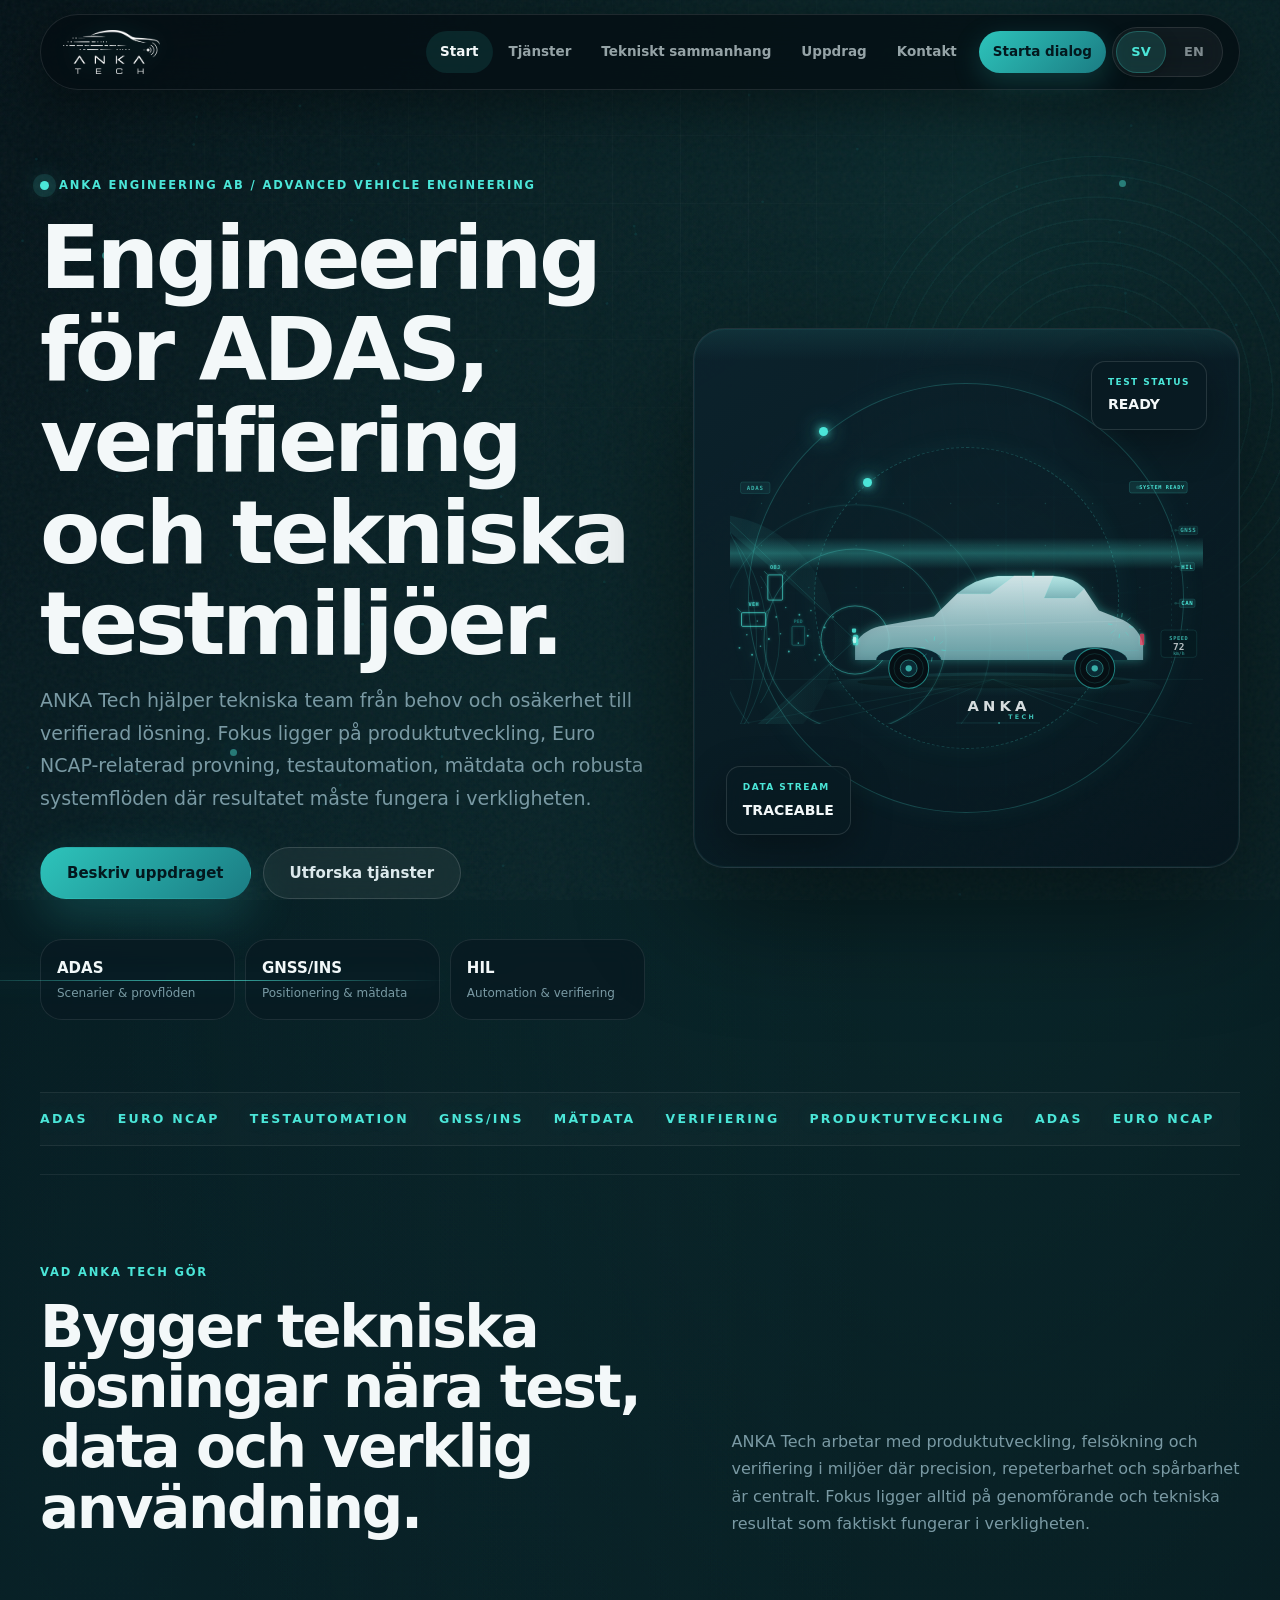
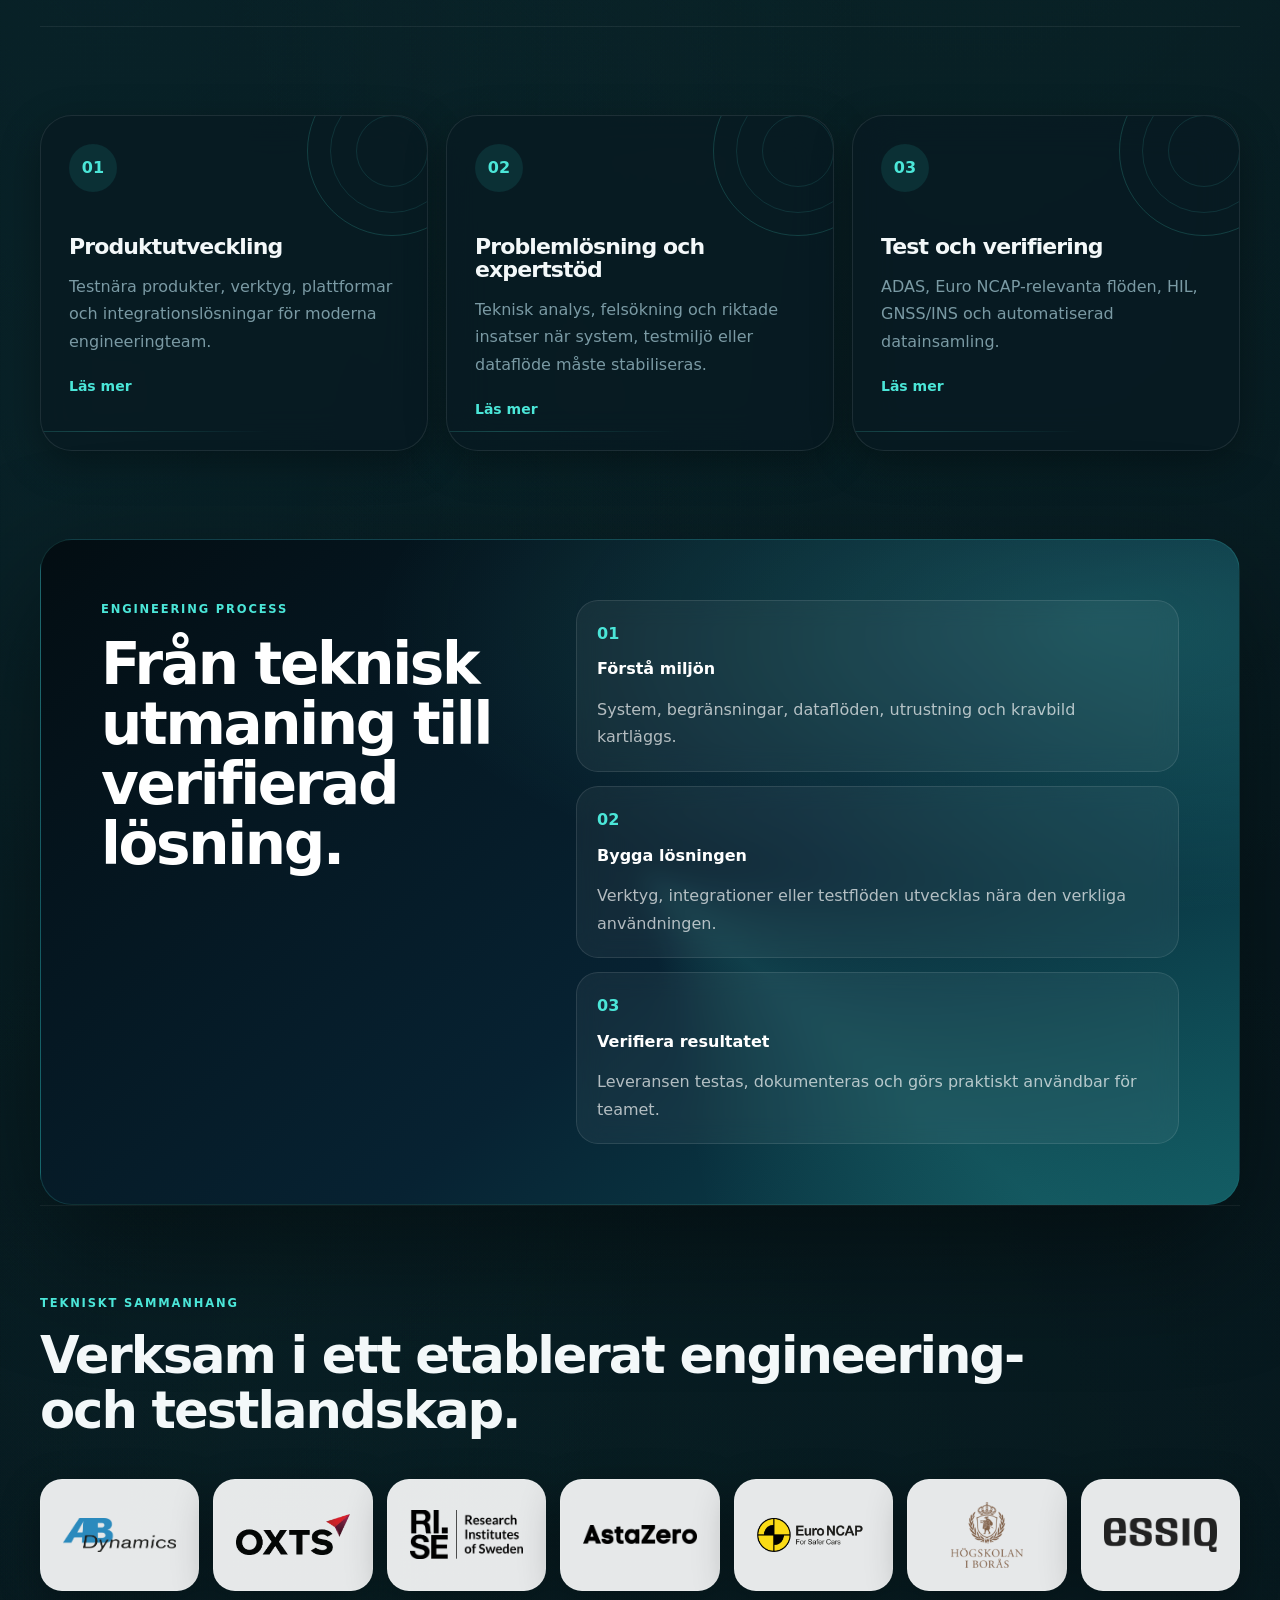
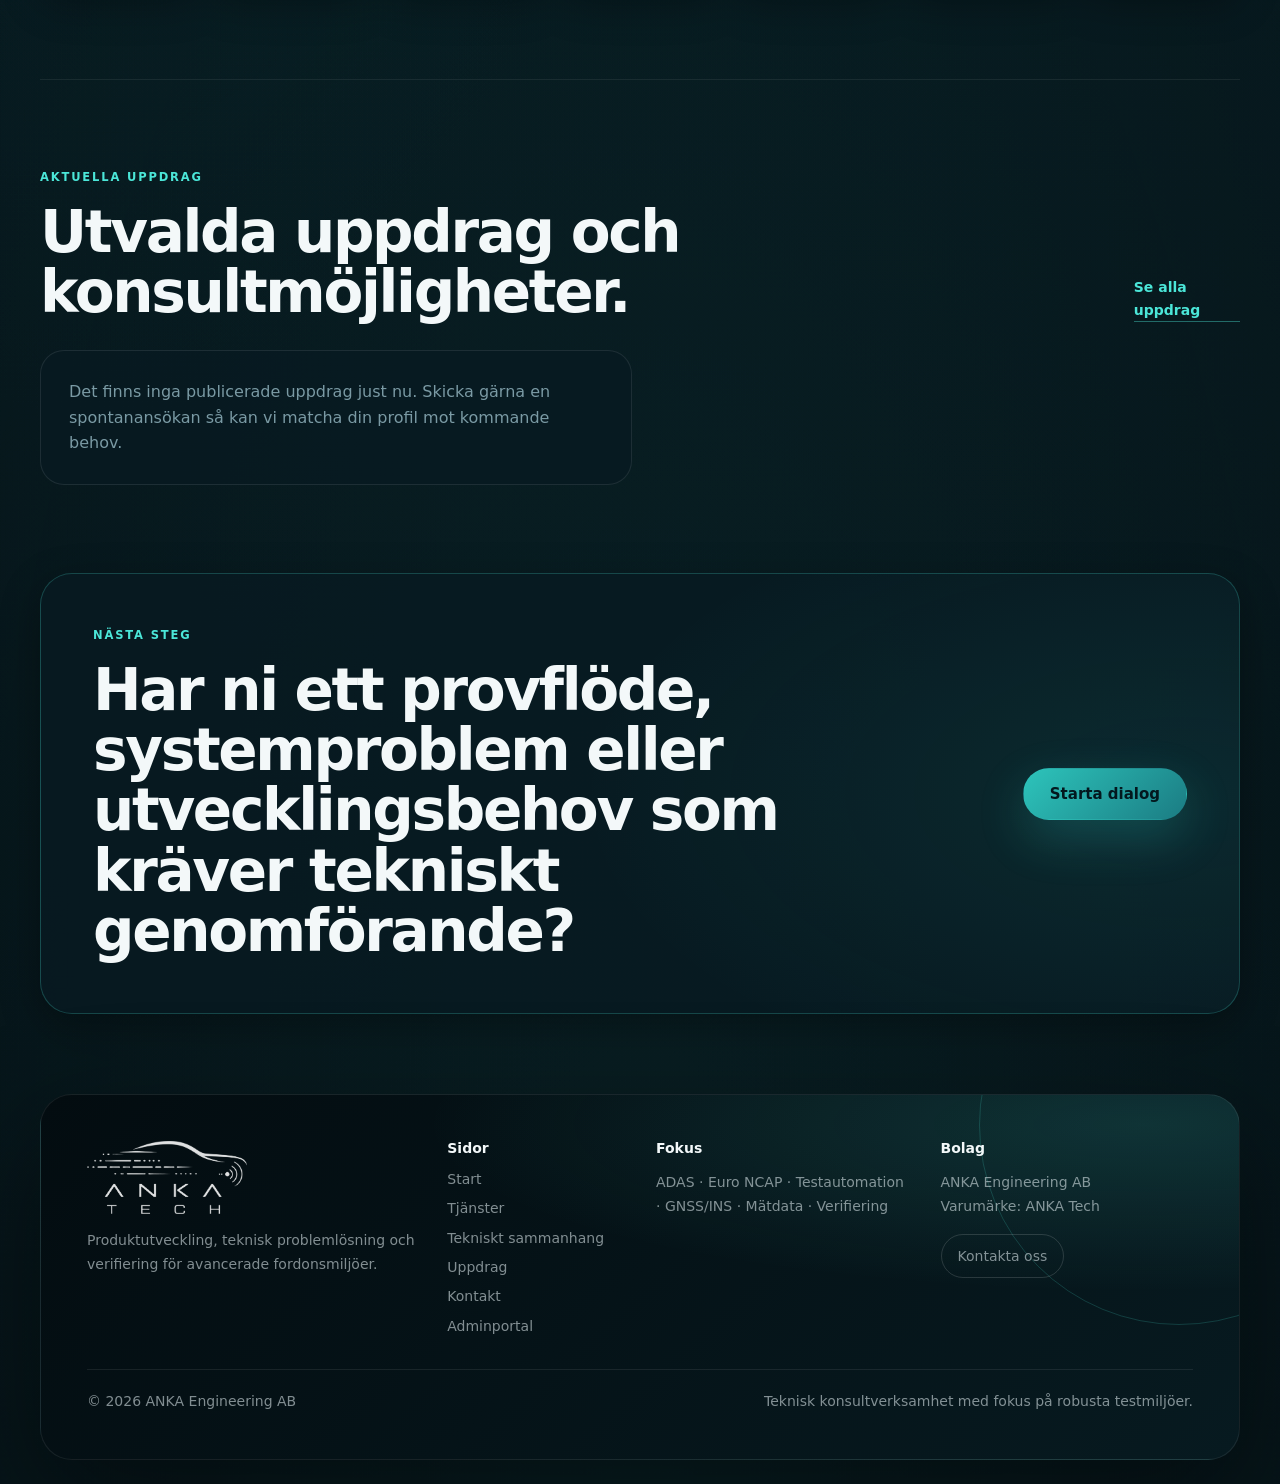
==== commit 1d854a36: "Merge c14c090a89a891543f26899950492897f1480c1d into 48d0c5f9e62e774c3fc88af25645372b0c22b1cd" ====
--- a/index.html
+++ b/index.html
@@ -8,6 +8,10 @@
   <link rel="icon" href="assets/brand/anka-tech-mini-logo.png" type="image/png">
   <link rel="preload" href="assets/brand/anka-tech-wide.png" as="image">
   <link rel="stylesheet" href="styles.css">
+  <script>
+    window.si = window.si || function () { (window.siq = window.siq || []).push(arguments); };
+  </script>
+  <script defer src="/_vercel/speed-insights/script.js"></script>
 </head>
 <body>
 <div class="noise" aria-hidden="true"></div>
@@ -177,4 +181,4 @@
 </script>
 <script defer src="/_vercel/speed-insights/script.js"></script>
 </body>
-</html>+</html>
--- a/styles.css
+++ b/styles.css
@@ -122,6 +122,7 @@
   height: 44px !important;
   width: auto !important;
   object-fit: contain !important;
+  filter: brightness(0) invert(1) drop-shadow(0 0 10px rgba(75, 230, 216, 0.30)) !important;
 }
 
 .site-nav {
@@ -864,7 +865,39 @@
   border-color: rgba(75, 230, 216, 0.60);
 }
 
-select option { background: #071A20; }
+select {
+  appearance: none;
+  background-image: url("data:image/svg+xml,%3Csvg xmlns='http://www.w3.org/2000/svg' width='12' height='8' viewBox='0 0 12 8'%3E%3Cpath d='M1 1l5 5 5-5' stroke='%234BE6D8' stroke-width='1.8' fill='none' stroke-linecap='round' stroke-linejoin='round'/%3E%3C/svg%3E");
+  background-repeat: no-repeat;
+  background-position: right 14px center;
+  padding-right: 38px !important;
+}
+
+select option { background: #071A20; color: #DCE9EC; }
+
+input[type="file"] {
+  cursor: pointer;
+  color: var(--muted);
+  padding: 11px 15px;
+}
+
+input[type="file"]::file-selector-button {
+  padding: 6px 14px;
+  border-radius: var(--radius-pill);
+  border: 1px solid rgba(75, 230, 216, 0.30);
+  background: rgba(45, 196, 187, 0.10);
+  color: var(--accent2);
+  font: inherit;
+  font-size: 13px;
+  font-weight: 700;
+  cursor: pointer;
+  margin-right: 12px;
+  transition: .18s ease;
+}
+
+input[type="file"]::file-selector-button:hover {
+  background: rgba(45, 196, 187, 0.20);
+}
 
 textarea { resize: vertical; }
 
@@ -943,7 +976,11 @@
   gap: 32px;
 }
 
-.footer-logo { width: 160px; }
+.footer-logo {
+  width: 160px;
+  filter: brightness(0) invert(1);
+  opacity: .88;
+}
 
 .site-footer h3 {
   font-size: 14px;
@@ -1108,6 +1145,7 @@
 }
 
 .assignment-list { display: grid; gap: 18px; }
+.assignment-list--full .assignment-card { padding: 32px; }
 
 .assignment-apply-link {
   display: inline-flex;
@@ -1215,6 +1253,7 @@
 }
 
 .admin-card {
+  position: relative;
   padding: 32px;
   border-radius: var(--radius-lg);
   border: 1px solid var(--border);
@@ -1268,6 +1307,7 @@
 }
 
 .experience-grid article {
+  position: relative;
   min-height: 275px;
   padding: 28px;
   border-radius: var(--radius-lg);
@@ -1475,3 +1515,450 @@
 
   .hero::before, .hero::after, .motion-node { display: none; }
 }
+
+/* ═══════════════════════════════════════════════════════════════
+   ASSIGNMENT CARD — IMPROVED (list view)
+═══════════════════════════════════════════════════════════════ */
+
+/* Badges */
+.ac-badges {
+  display: flex;
+  align-items: center;
+  gap: 8px;
+  flex-wrap: wrap;
+  margin-bottom: 12px;
+}
+
+.ac-badge {
+  display: inline-flex;
+  align-items: center;
+  padding: 4px 11px;
+  border-radius: var(--radius-pill);
+  font-size: 11px;
+  font-weight: 800;
+  letter-spacing: .08em;
+  text-transform: uppercase;
+}
+
+.ac-badge-open {
+  background: rgba(45, 196, 187, 0.15);
+  color: var(--accent2);
+  border: 1px solid rgba(75, 230, 216, 0.28);
+}
+
+.ac-badge-seniority {
+  background: rgba(255, 255, 255, 0.07);
+  color: var(--ink);
+  border: 1px solid rgba(255, 255, 255, 0.14);
+}
+
+.ac-deadline-badge {
+  display: inline-flex;
+  align-items: center;
+  padding: 4px 11px;
+  border-radius: var(--radius-pill);
+  font-size: 11px;
+  font-weight: 800;
+  letter-spacing: .06em;
+  background: rgba(255, 160, 60, 0.14);
+  color: #FFA03C;
+  border: 1px solid rgba(255, 160, 60, 0.28);
+}
+
+.ac-role {
+  font-size: 14px;
+  font-weight: 600;
+  color: var(--muted);
+  margin: 4px 0 0;
+}
+
+/* Meta grid for full card */
+.ac-meta-grid {
+  display: grid;
+  grid-template-columns: repeat(auto-fill, minmax(160px, 1fr));
+  gap: 1px;
+  background: rgba(255, 255, 255, 0.07);
+  border: 1px solid rgba(255, 255, 255, 0.09);
+  border-radius: var(--radius-sm);
+  overflow: hidden;
+  margin: 20px 0;
+}
+
+.ac-meta-cell {
+  display: flex;
+  flex-direction: column;
+  gap: 4px;
+  padding: 14px 16px;
+  background: rgba(8, 26, 34, 0.60);
+}
+
+.ac-meta-key {
+  font-size: 11px;
+  font-weight: 700;
+  letter-spacing: .10em;
+  text-transform: uppercase;
+  color: var(--muted);
+}
+
+.ac-meta-val {
+  font-size: 14px;
+  font-weight: 700;
+  color: var(--ink2);
+}
+
+/* Meta strip for compact card */
+.ac-meta-strip {
+  display: flex;
+  flex-wrap: wrap;
+  gap: 12px;
+  margin: 10px 0 14px;
+  font-size: 13px;
+  color: var(--muted);
+}
+
+.ac-meta-strip span { display: flex; align-items: center; gap: 4px; }
+
+/* Section blocks in card */
+.ac-sections { margin: 4px 0 18px; }
+
+.ac-section-block { margin-bottom: 18px; }
+
+.ac-section-heading {
+  font-size: 13px;
+  font-weight: 800;
+  letter-spacing: .08em;
+  text-transform: uppercase;
+  color: var(--accent2);
+  margin: 0 0 10px;
+}
+
+.ac-section-body {
+  font-size: 15px;
+  line-height: 1.70;
+  color: var(--muted);
+}
+
+.ac-section-body p { margin: 0 0 12px; color: inherit; font-size: inherit; line-height: inherit; }
+.ac-section-body p:last-child { margin: 0; }
+
+.ac-description {
+  font-size: 15px;
+  line-height: 1.70;
+  color: var(--muted);
+  margin: 12px 0 18px;
+}
+
+/* Skills blocks */
+.ac-skills-block {
+  margin-bottom: 16px;
+}
+
+.ac-skills-label {
+  display: block;
+  font-size: 11px;
+  font-weight: 800;
+  letter-spacing: .10em;
+  text-transform: uppercase;
+  color: var(--muted);
+  margin-bottom: 8px;
+}
+
+.ac-skill-req {
+  background: rgba(45, 196, 187, 0.12) !important;
+  border: 1px solid rgba(75, 230, 216, 0.22) !important;
+  color: var(--accent2) !important;
+}
+
+.ac-card-header { margin-bottom: 4px; }
+
+/* Loading spinner */
+.detail-loading {
+  display: flex;
+  align-items: center;
+  justify-content: center;
+  min-height: 60vh;
+}
+
+.detail-spinner {
+  width: 40px;
+  height: 40px;
+  border: 3px solid rgba(75, 230, 216, 0.15);
+  border-top-color: var(--accent2);
+  border-radius: 50%;
+  animation: spin 0.8s linear infinite;
+}
+
+/* ═══════════════════════════════════════════════════════════════
+   DETAIL PAGE (uppdrag-detalj.html)
+═══════════════════════════════════════════════════════════════ */
+
+.dj-hero {
+  padding: 80px 0 40px;
+  max-width: 900px;
+}
+
+.dj-breadcrumb {
+  display: flex;
+  align-items: center;
+  gap: 8px;
+  font-size: 13px;
+  color: var(--muted);
+  margin-bottom: 20px;
+}
+
+.dj-breadcrumb a {
+  color: var(--accent2);
+  font-weight: 700;
+  transition: .18s ease;
+}
+
+.dj-breadcrumb a:hover { color: #fff; }
+.dj-breadcrumb span { color: var(--muted); }
+
+.dj-hero-badges {
+  display: flex;
+  gap: 8px;
+  flex-wrap: wrap;
+  margin-bottom: 16px;
+}
+
+.dj-badge {
+  display: inline-flex;
+  align-items: center;
+  padding: 5px 14px;
+  border-radius: var(--radius-pill);
+  font-size: 11px;
+  font-weight: 800;
+  letter-spacing: .10em;
+  text-transform: uppercase;
+}
+
+.dj-badge-open {
+  background: rgba(45, 196, 187, 0.15);
+  color: var(--accent2);
+  border: 1px solid rgba(75, 230, 216, 0.28);
+}
+
+.dj-badge-seniority {
+  background: rgba(255, 255, 255, 0.07);
+  color: var(--ink);
+  border: 1px solid rgba(255, 255, 255, 0.14);
+}
+
+.dj-role-line {
+  font-size: 17px;
+  font-weight: 600;
+  color: var(--muted);
+  margin: 8px 0 0;
+}
+
+/* Body layout: main col + aside */
+.dj-body {
+  display: grid;
+  grid-template-columns: 1fr 320px;
+  gap: 32px;
+  align-items: start;
+  padding-bottom: 60px;
+  border-top: 1px solid rgba(255, 255, 255, 0.07);
+  padding-top: 48px;
+  width: min(var(--max), calc(100% - 40px));
+  margin: 0 auto;
+}
+
+.dj-main-col { min-width: 0; }
+
+/* Meta grid */
+.dj-meta-grid {
+  display: grid;
+  grid-template-columns: repeat(auto-fill, minmax(180px, 1fr));
+  gap: 1px;
+  background: rgba(255, 255, 255, 0.07);
+  border: 1px solid rgba(255, 255, 255, 0.09);
+  border-radius: var(--radius-md);
+  overflow: hidden;
+  margin-bottom: 40px;
+}
+
+.dj-meta-cell {
+  display: flex;
+  flex-direction: column;
+  gap: 5px;
+  padding: 18px 20px;
+  background: rgba(8, 26, 34, 0.65);
+}
+
+.dj-meta-label {
+  font-size: 11px;
+  font-weight: 700;
+  letter-spacing: .12em;
+  text-transform: uppercase;
+  color: var(--muted);
+}
+
+.dj-meta-value {
+  font-size: 15px;
+  font-weight: 700;
+  color: var(--ink2);
+}
+
+.dj-meta-value small {
+  display: block;
+  font-size: 12px;
+  font-weight: 600;
+  color: var(--muted);
+  margin-top: 2px;
+}
+
+.dj-deadline-soon {
+  color: #FFA03C !important;
+}
+
+/* Section blocks */
+.dj-section-block {
+  margin-bottom: 36px;
+  padding-bottom: 36px;
+  border-bottom: 1px solid rgba(255, 255, 255, 0.07);
+}
+
+.dj-section-block:last-child { border-bottom: 0; margin-bottom: 0; padding-bottom: 0; }
+
+.dj-section-heading {
+  font-size: 13px;
+  font-weight: 800;
+  letter-spacing: .12em;
+  text-transform: uppercase;
+  color: var(--accent2);
+  margin: 0 0 16px;
+}
+
+.dj-section-body {
+  font-size: 16px;
+  line-height: 1.76;
+  color: var(--muted);
+}
+
+.dj-section-body p { margin: 0 0 14px; color: inherit; font-size: inherit; line-height: inherit; }
+.dj-section-body p:last-child { margin: 0; }
+
+/* Skill pills */
+.dj-skill-pills {
+  display: flex;
+  flex-wrap: wrap;
+  gap: 9px;
+}
+
+.dj-skill-pill {
+  display: inline-flex;
+  align-items: center;
+  padding: 7px 14px;
+  border-radius: var(--radius-pill);
+  font-size: 13px;
+  font-weight: 750;
+  background: rgba(255, 255, 255, 0.06);
+  border: 1px solid rgba(255, 255, 255, 0.12);
+  color: var(--ink);
+  transition: .18s ease;
+}
+
+.dj-skill-pill:hover {
+  border-color: rgba(75, 230, 216, 0.28);
+  color: var(--accent2);
+}
+
+.dj-skill-required {
+  background: rgba(45, 196, 187, 0.10);
+  border-color: rgba(75, 230, 216, 0.22);
+  color: var(--accent2);
+}
+
+.dj-skill-preferred {
+  background: rgba(255, 255, 255, 0.05);
+  color: var(--ink);
+}
+
+/* Language list */
+.dj-lang-list {
+  display: flex;
+  flex-wrap: wrap;
+  gap: 12px;
+}
+
+.dj-lang-item {
+  display: inline-flex;
+  align-items: center;
+  gap: 7px;
+  font-size: 15px;
+}
+
+.dj-lang-item strong { color: var(--ink2); }
+
+.dj-lang-level {
+  font-size: 13px;
+  color: var(--muted);
+}
+
+/* Aside */
+.dj-aside-col { position: sticky; top: 100px; }
+
+.dj-aside-card {
+  padding: 24px;
+  border-radius: var(--radius-md);
+  border: 1px solid var(--border);
+  background: var(--surface);
+  backdrop-filter: blur(20px);
+  box-shadow: var(--shadow-sm);
+}
+
+.dj-aside-title {
+  font-size: 11px;
+  font-weight: 800;
+  letter-spacing: .12em;
+  text-transform: uppercase;
+  color: var(--accent2);
+  margin-bottom: 16px;
+}
+
+.dj-aside-row {
+  display: flex;
+  justify-content: space-between;
+  align-items: flex-start;
+  gap: 10px;
+  padding: 10px 0;
+  border-bottom: 1px solid rgba(255, 255, 255, 0.07);
+  font-size: 14px;
+}
+
+.dj-aside-row:last-of-type { border-bottom: 0; }
+.dj-aside-row span { color: var(--muted); flex-shrink: 0; }
+.dj-aside-row strong { color: var(--ink2); text-align: right; font-size: 14px; }
+.dj-aside-row strong small { display: block; font-size: 11px; color: #FFA03C; font-weight: 700; }
+.dj-aside-row--warn span { color: #FFA03C; }
+.dj-aside-row--warn strong { color: #FFA03C; }
+
+/* Apply section */
+.dj-apply-section {
+  width: min(var(--max), calc(100% - 40px));
+  margin: 0 auto;
+}
+
+.dj-apply-header { margin-bottom: 36px; }
+.dj-apply-header h2 { max-width: 700px; }
+
+.dj-apply-form {
+  max-width: 780px;
+}
+
+/* Responsive */
+@media (max-width: 980px) {
+  .dj-body { grid-template-columns: 1fr; }
+  .dj-aside-col { position: relative; top: 0; }
+  .dj-meta-grid { grid-template-columns: repeat(2, 1fr); }
+}
+
+@media (max-width: 640px) {
+  .dj-hero { padding: 60px 0 28px; }
+  .dj-meta-grid { grid-template-columns: 1fr; }
+  .ac-meta-grid { grid-template-columns: repeat(2, 1fr); }
+  .dj-body { padding-top: 28px; }
+}
+
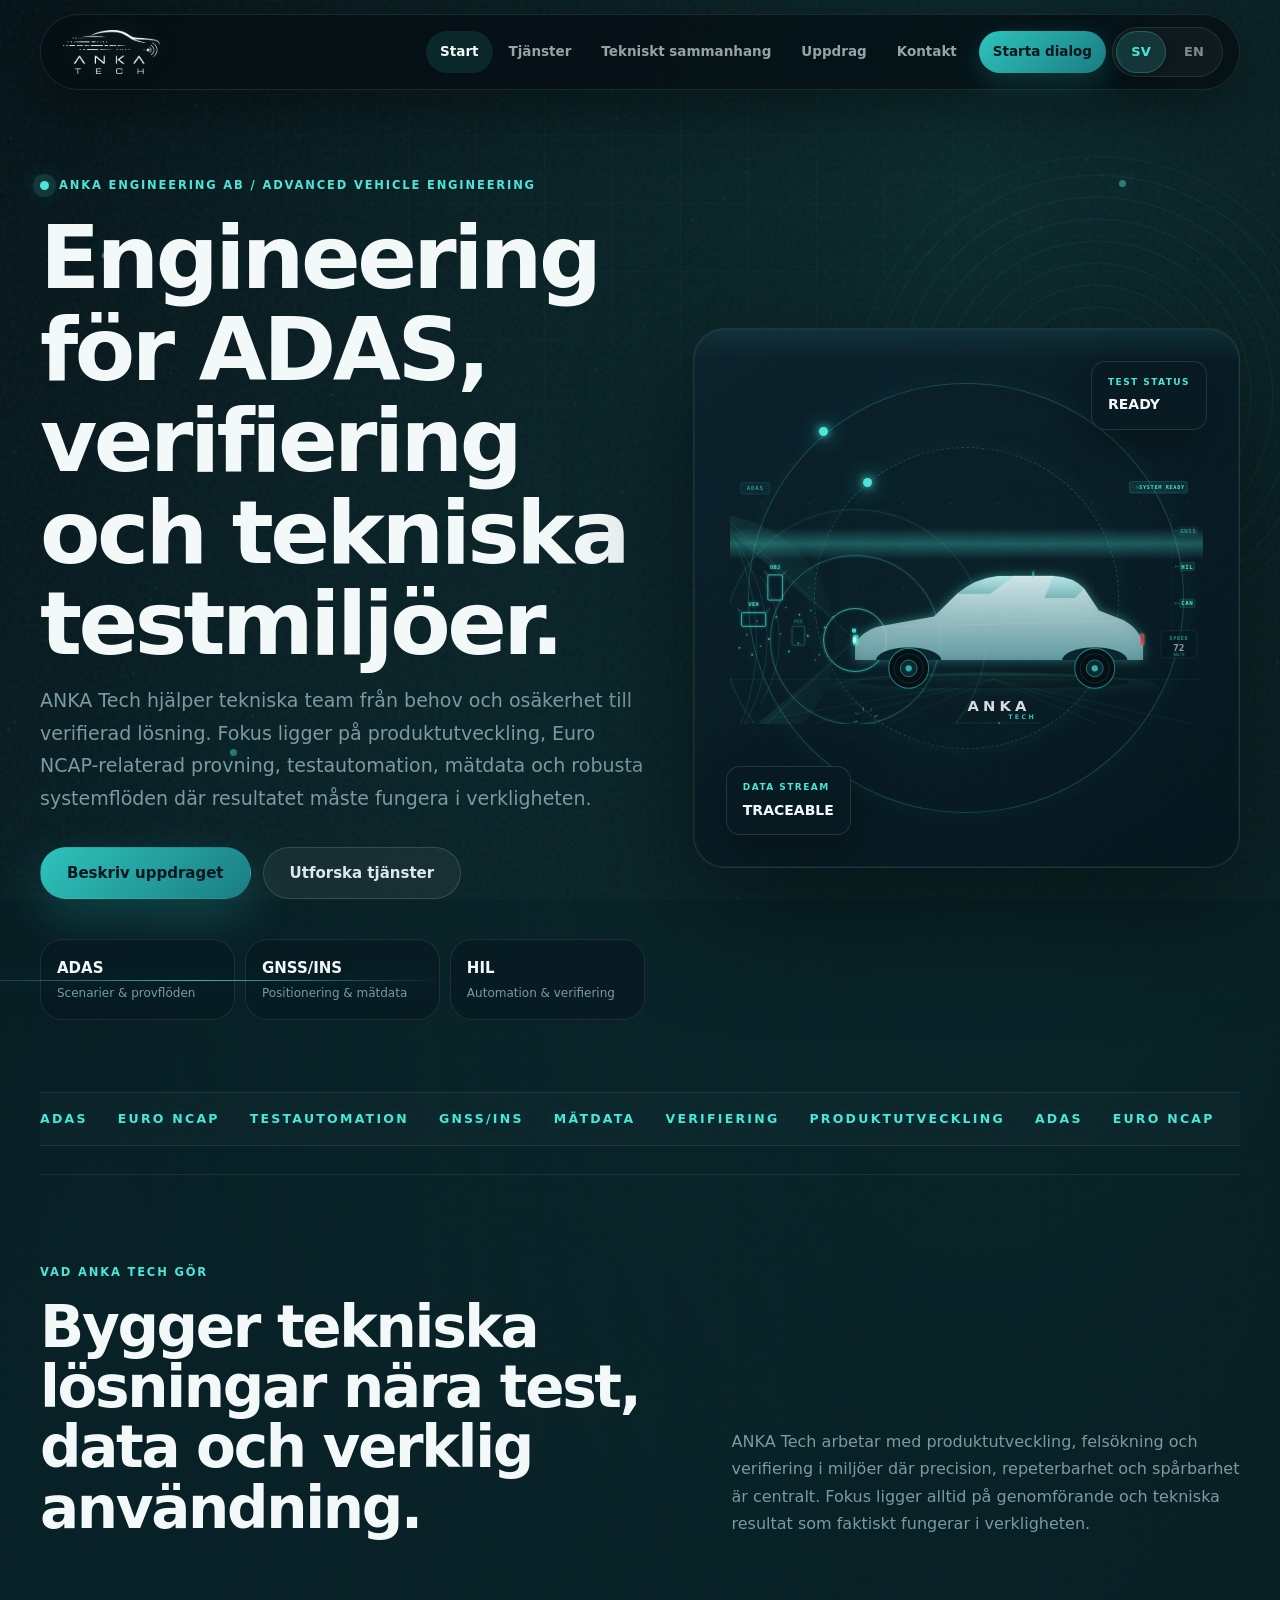
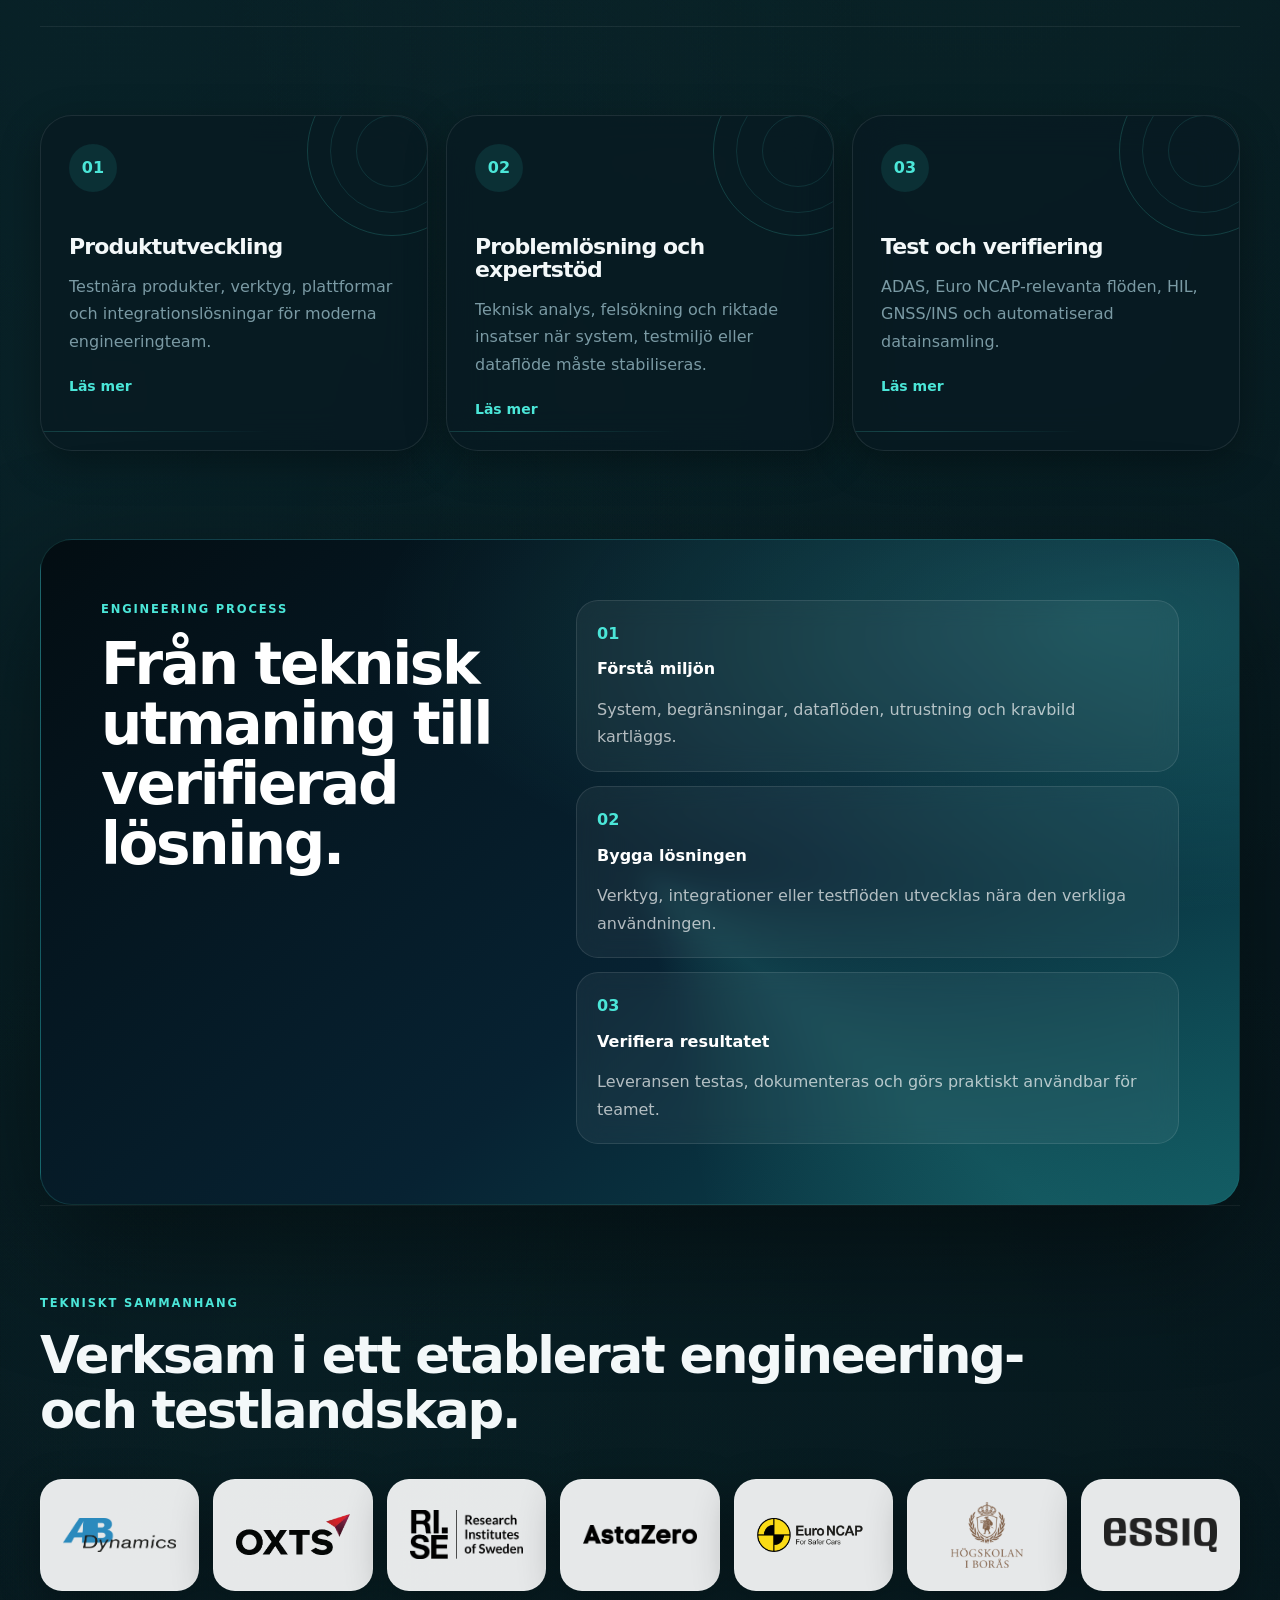
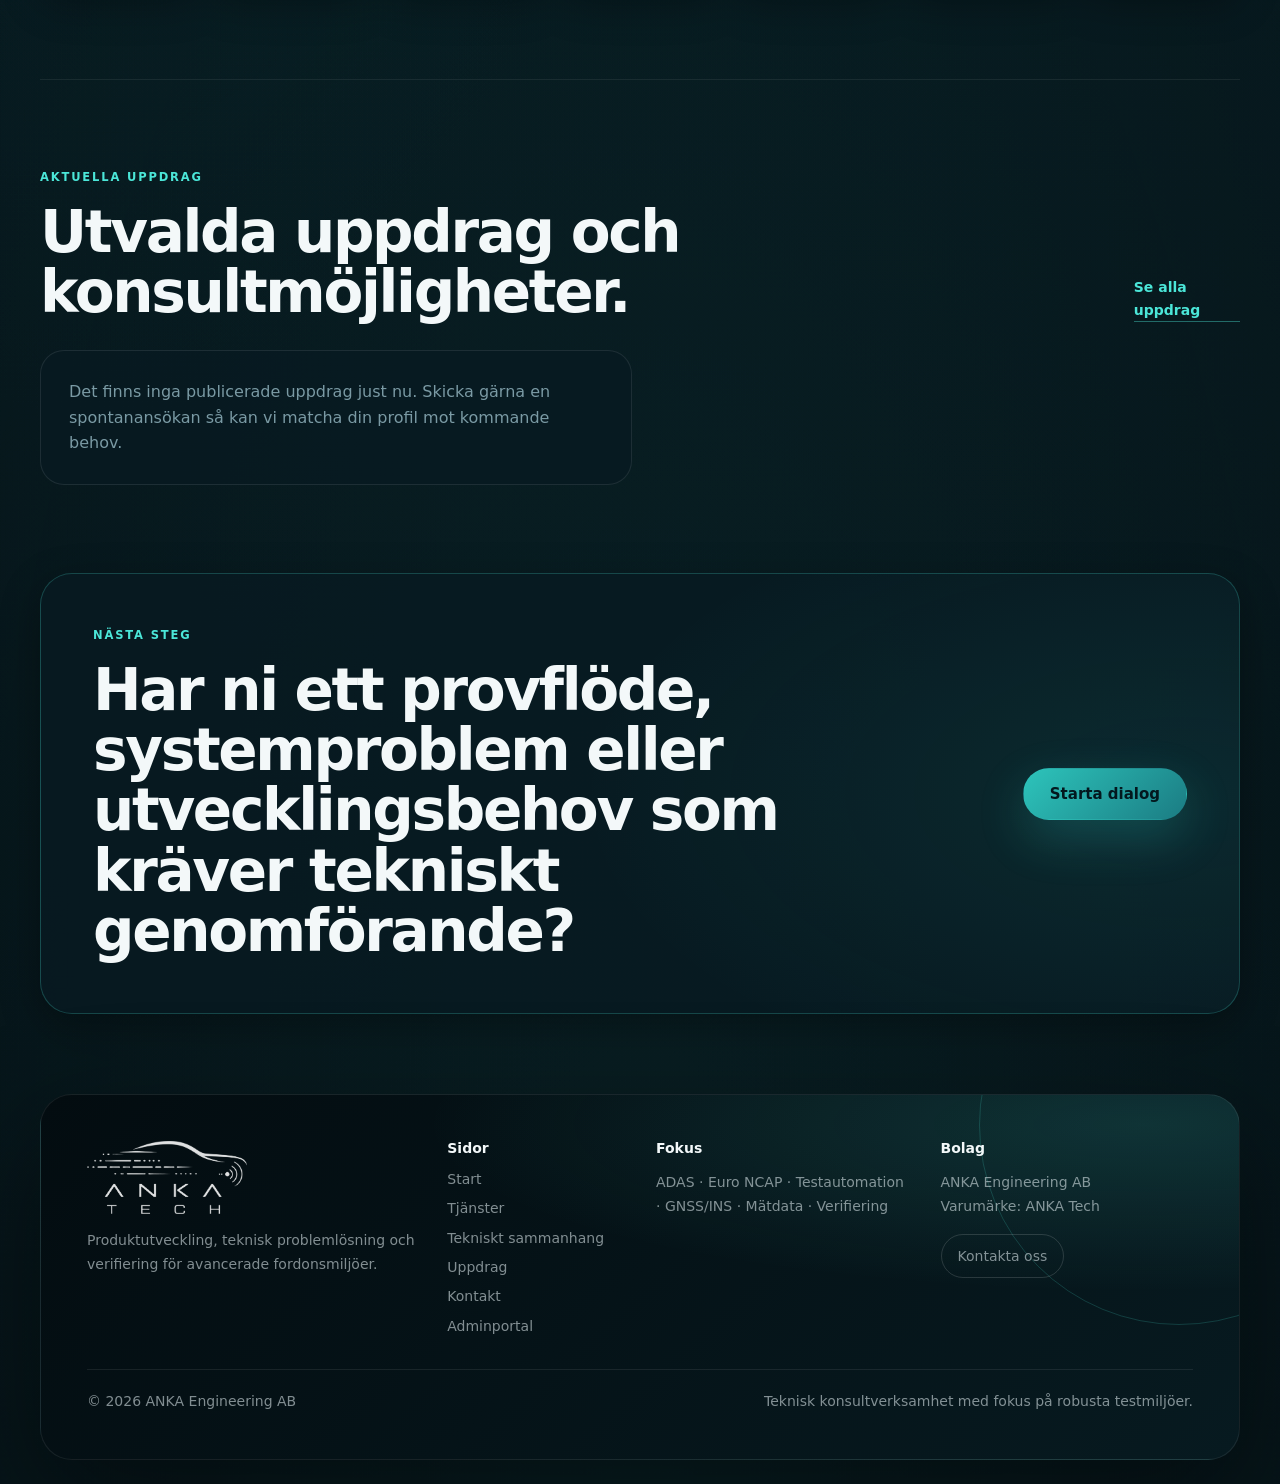
==== commit 231b0ac1: "Merge 1780ba260d88004ffc24d1a8e63532463061c6b5 into 48d0c5f9e62e774c3fc88af25645372b0c22b1cd" ====
--- a/index.html
+++ b/index.html
@@ -8,10 +8,7 @@
   <link rel="icon" href="assets/brand/anka-tech-mini-logo.png" type="image/png">
   <link rel="preload" href="assets/brand/anka-tech-wide.png" as="image">
   <link rel="stylesheet" href="styles.css">
-  <script>
-    window.si = window.si || function () { (window.siq = window.siq || []).push(arguments); };
-  </script>
-  <script defer src="/_vercel/speed-insights/script.js"></script>
+  <script defer src="https://cdn.vercel-insights.com/v1/script.js"></script>
 </head>
 <body>
 <div class="noise" aria-hidden="true"></div>
